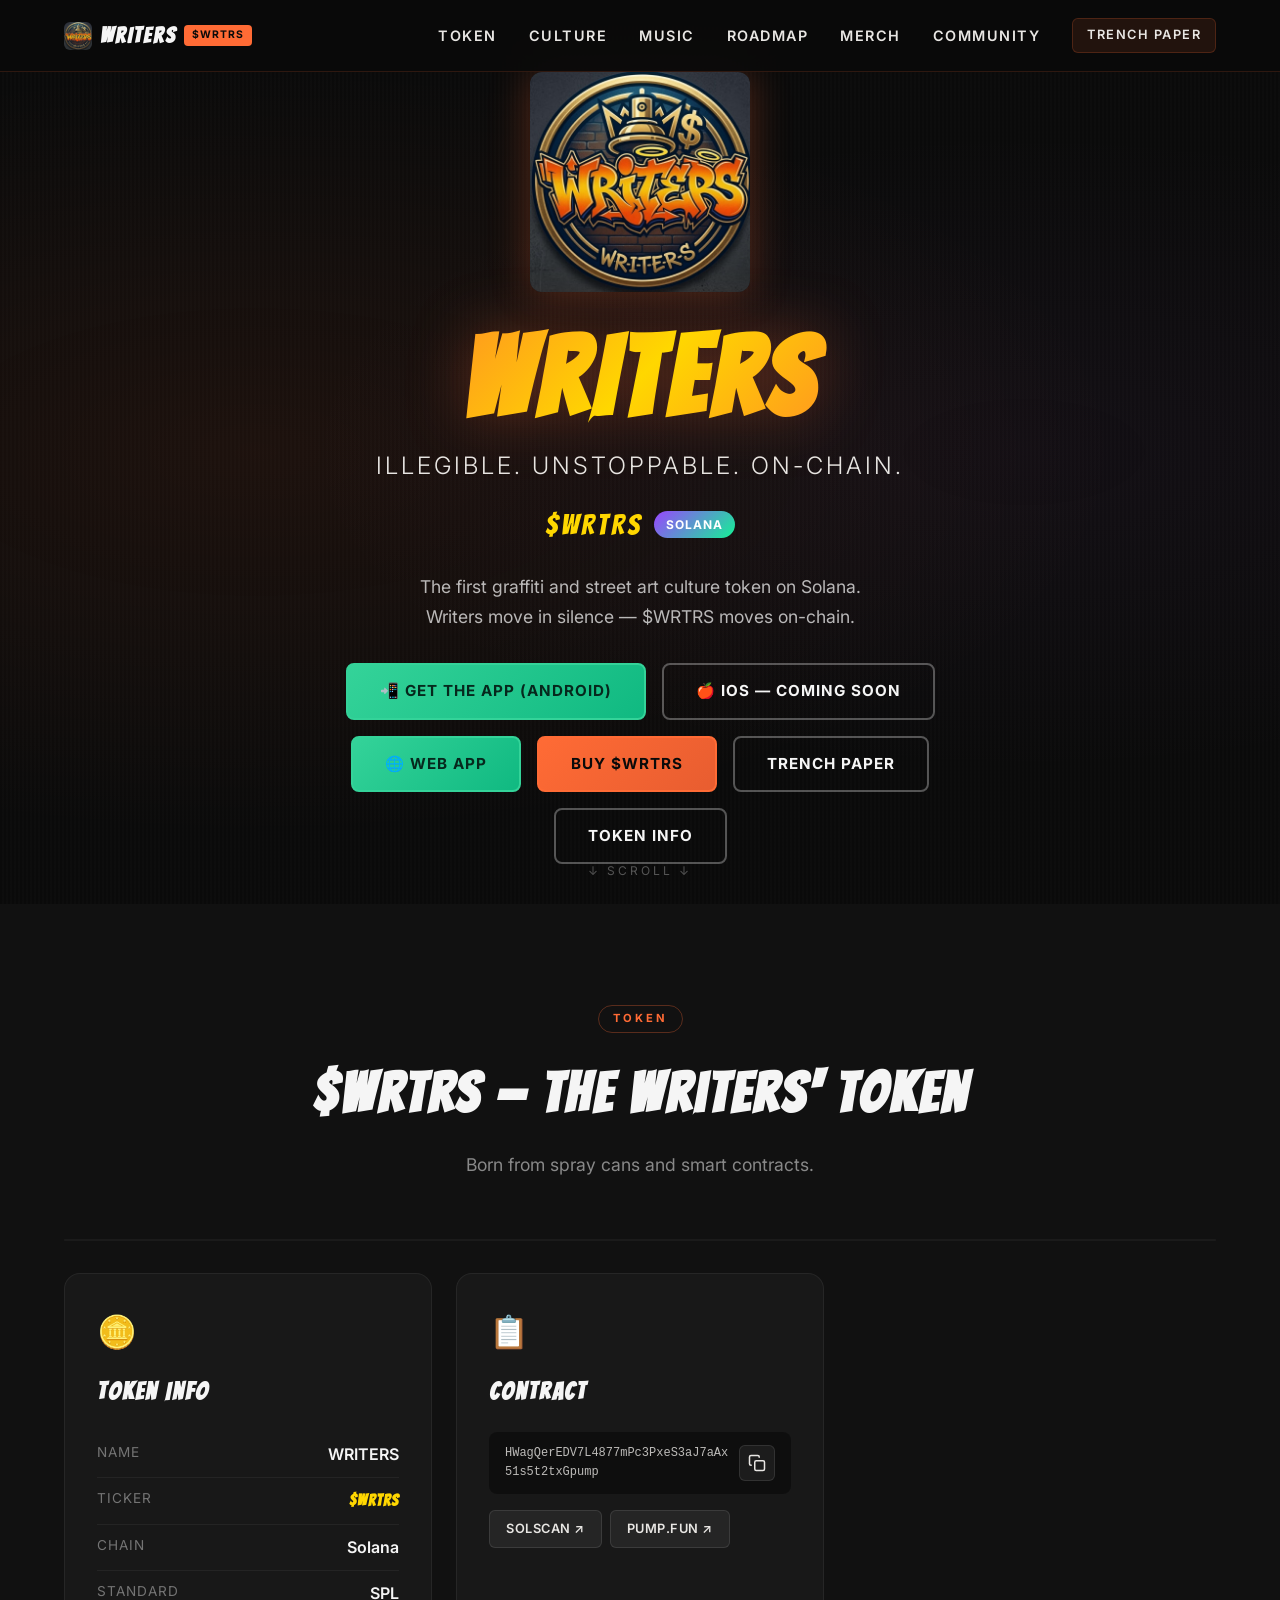
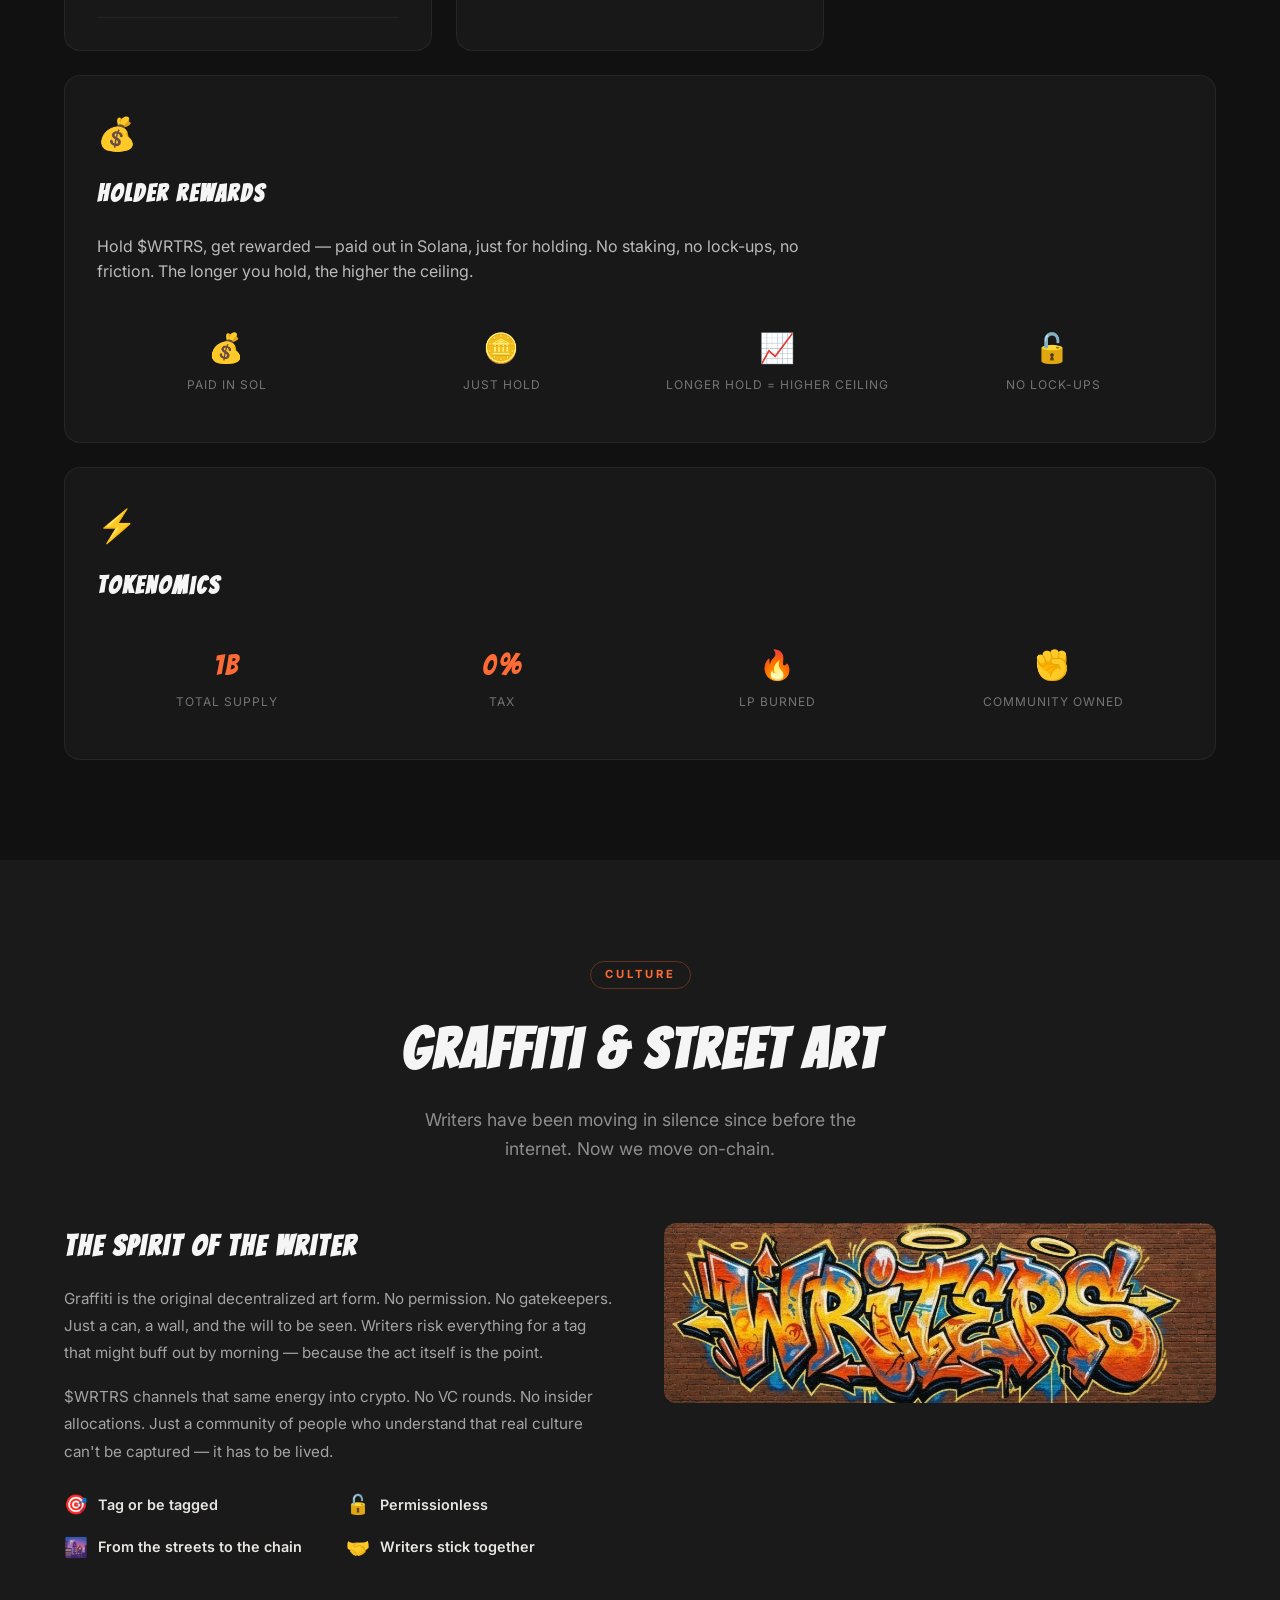
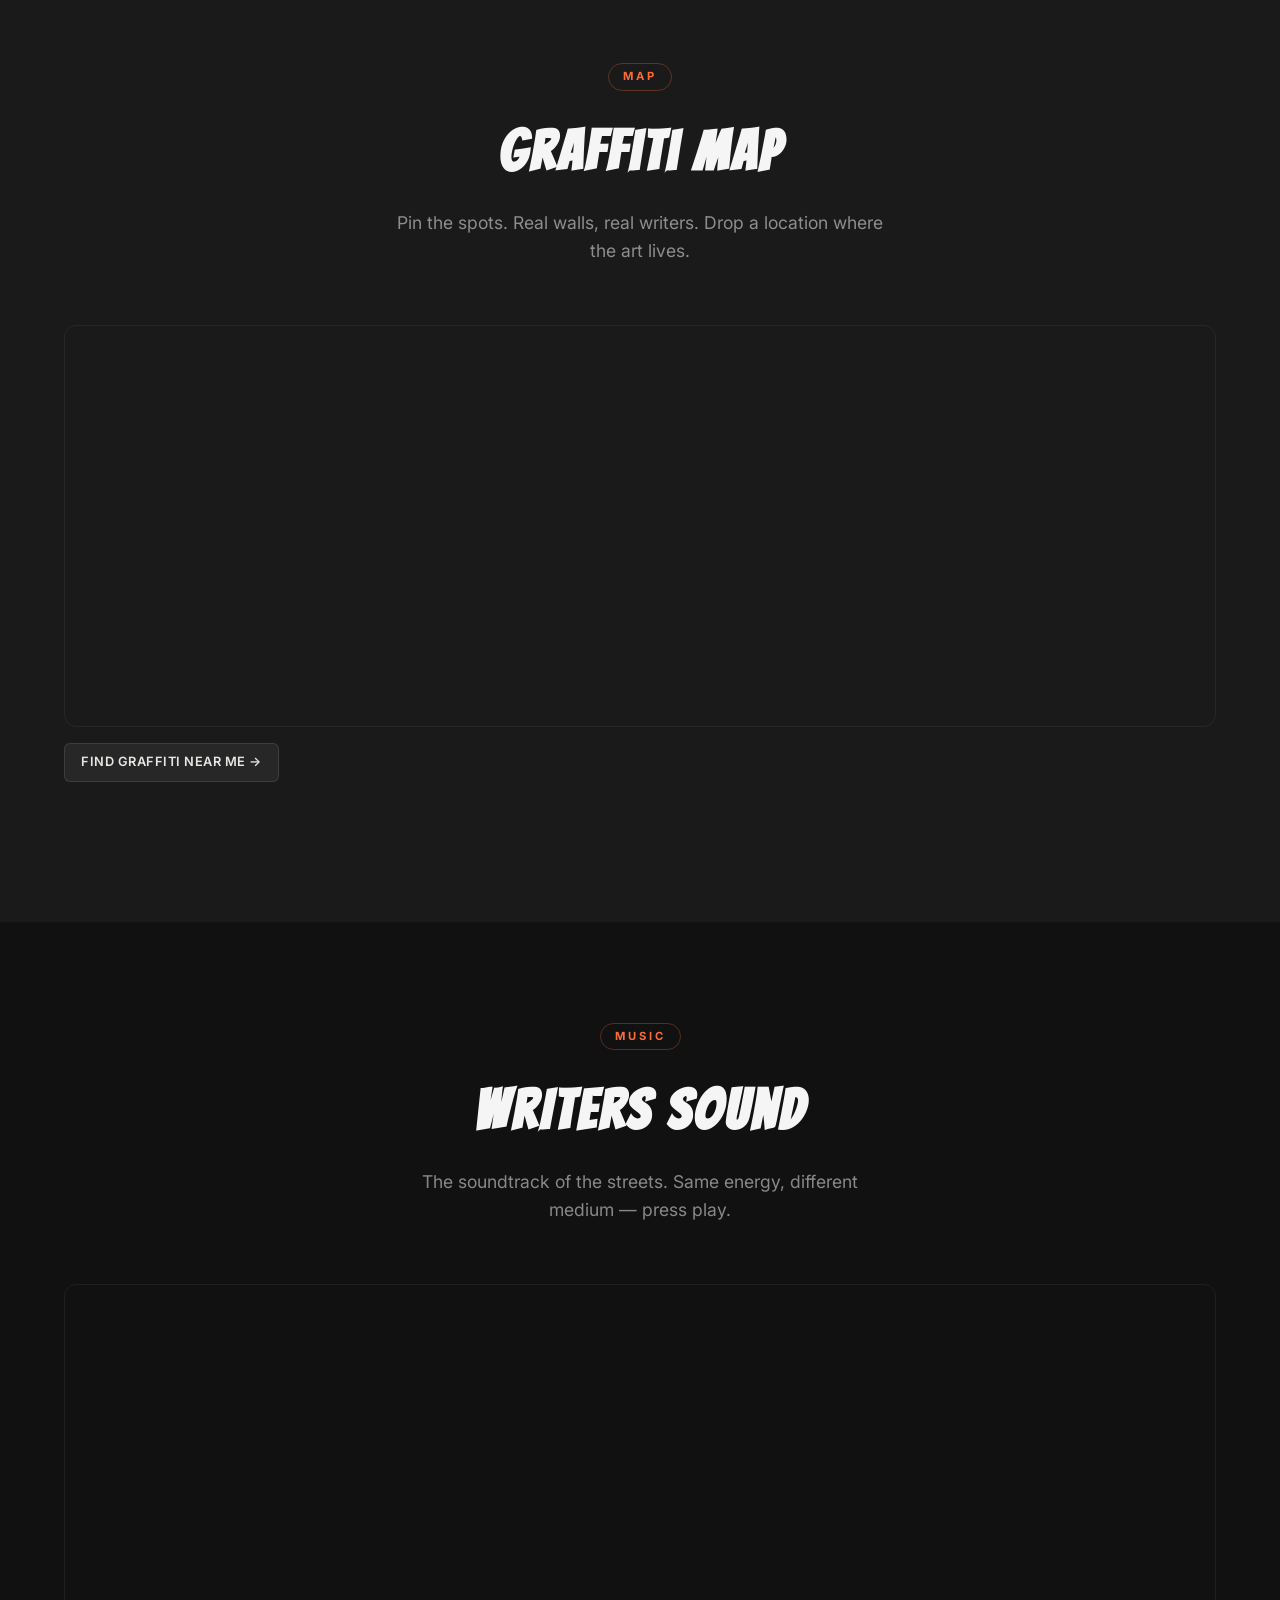
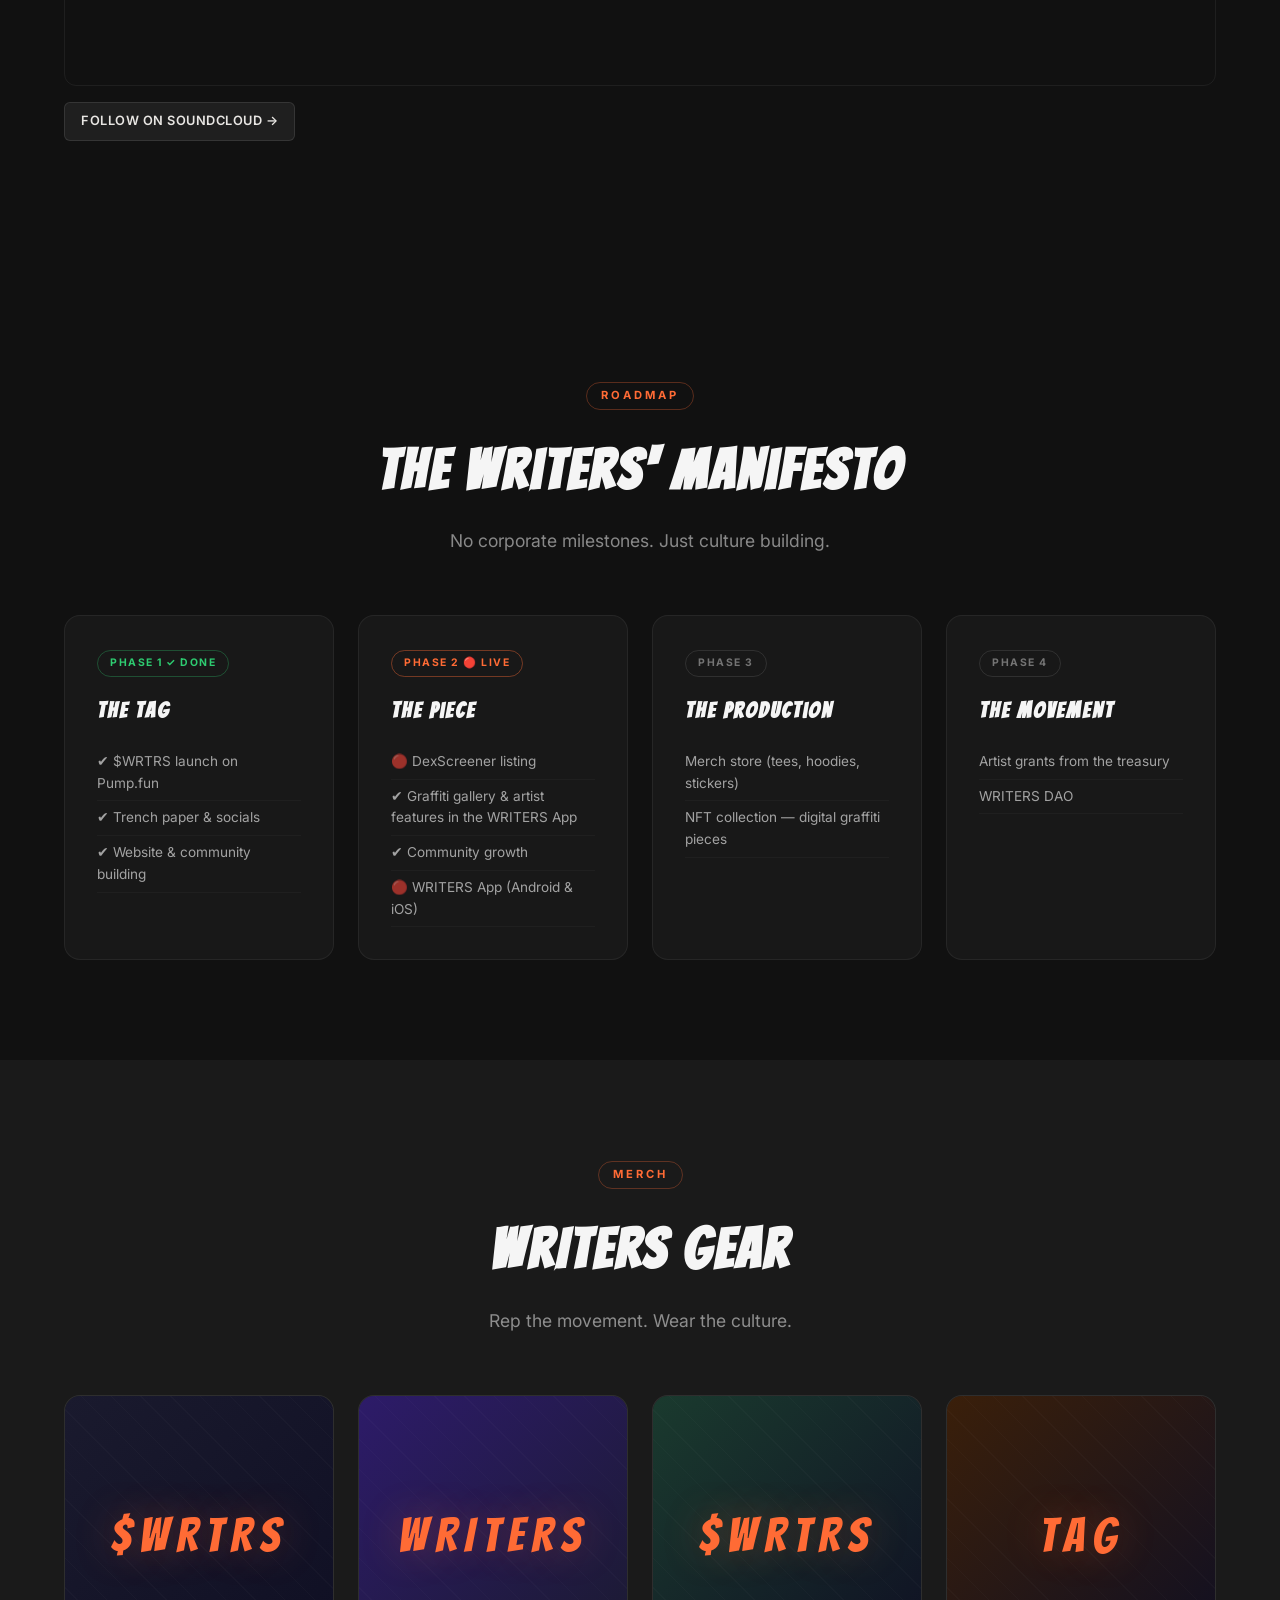
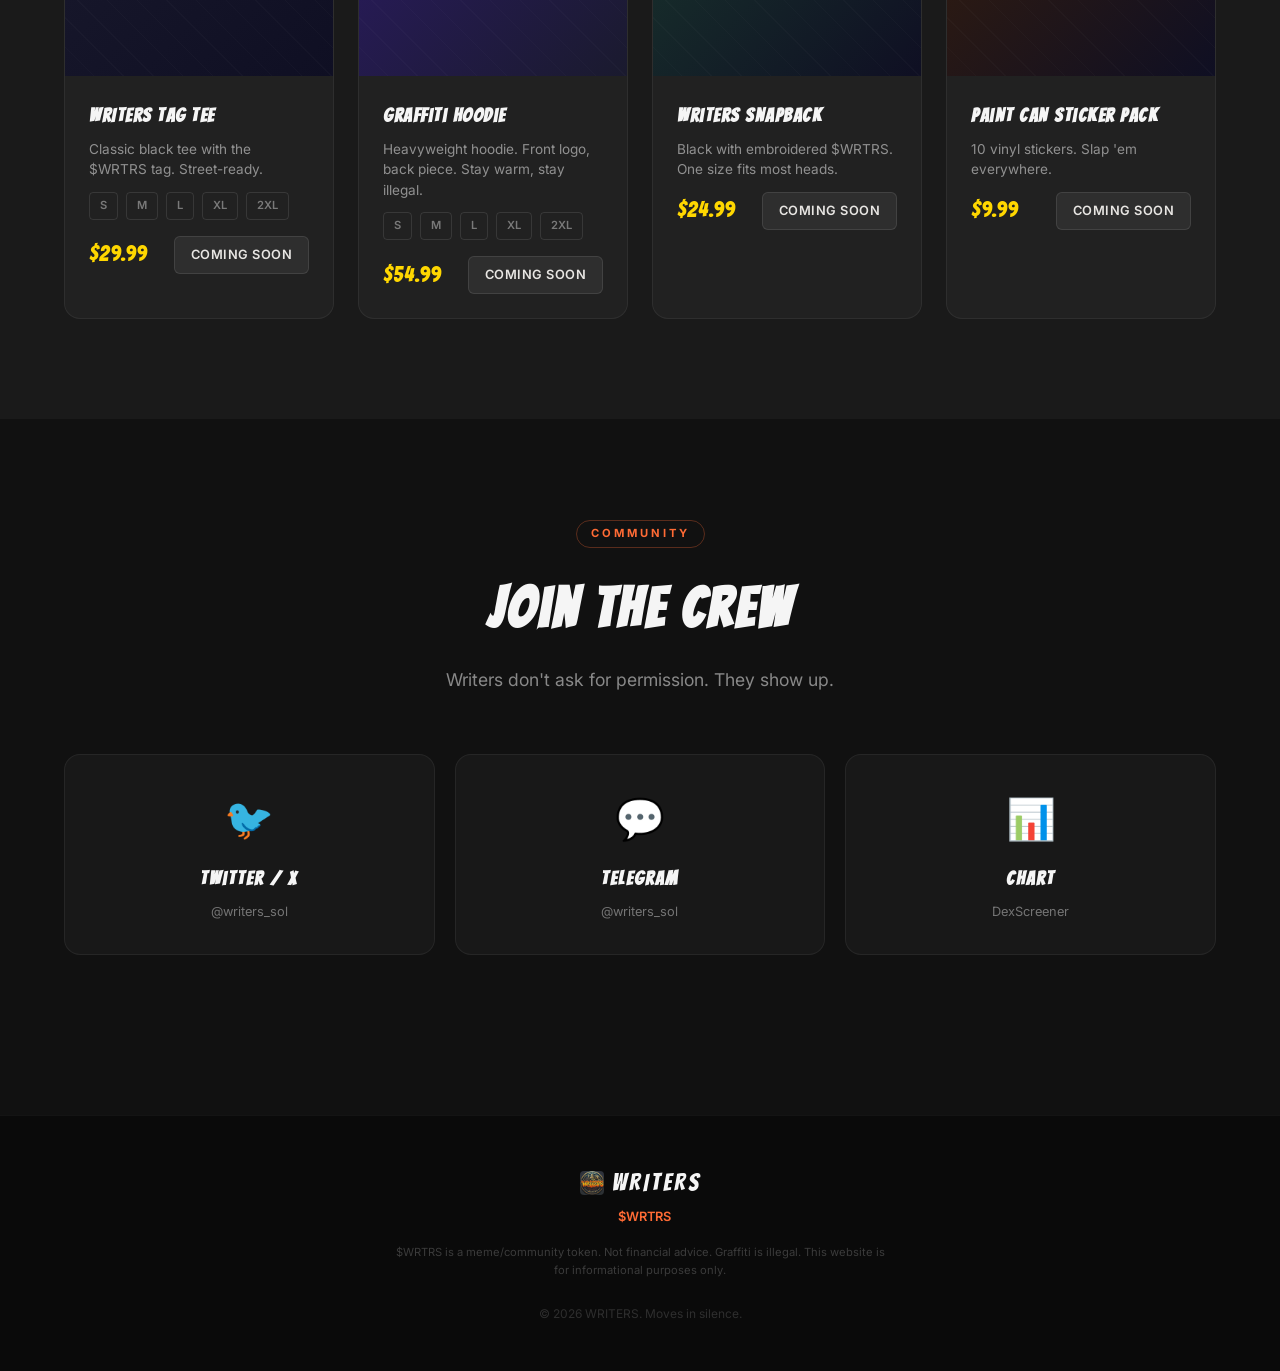
==== index.html @ 789dba59 "Revert "token: lead with 'first token for graffiti and street artists'" This reverts commit 2aa6d718" ====
<!DOCTYPE html>
<html lang="en">
<head>
  <meta charset="UTF-8" />
  <meta name="viewport" content="width=device-width, initial-scale=1.0" />
  <title>WRITERS — $WRTRS</title>
  <link rel="icon" type="image/jpeg" href="assets/writers-icon.jpg" />
  <link rel="apple-touch-icon" href="assets/writers-icon.jpg" />
  <link rel="stylesheet" href="css/style.css" />
  <link rel="stylesheet" href="css/extras.css" />
  <link rel="preconnect" href="https://fonts.googleapis.com" />
  <link href="https://fonts.googleapis.com/css2?family=Bangers&family=Inter:wght@400;600;700;800;900&family=Rubik+Spray+Paint&display=swap" rel="stylesheet" />
</head>
<body>
  <!-- 🌟 NAVIGATION -->
  <nav class="navbar" id="navbar">
    <div class="nav-container">
      <a href="/" class="nav-logo">
        <img src="assets/writers-icon.jpg" alt="WRITERS" class="nav-logo-icon" />
        <span class="nav-logo-text">WRITERS</span>
        <span class="nav-logo-ticker">$WRTRS</span>
      </a>
      <div class="nav-links" id="navLinks">
        <a href="#token" class="nav-link">Token</a>
        <a href="#culture" class="nav-link">Culture</a>
        <a href="#music" class="nav-link">Music</a>
        <a href="#roadmap" class="nav-link">Roadmap</a>
        <a href="#merch" class="nav-link">Merch</a>
        <a href="#community" class="nav-link">Community</a>
        <a href="trench.html" class="nav-link trench-link">Trench Paper</a>
      </div>
      <button class="nav-toggle" id="navToggle" aria-label="Menu">
        <span></span><span></span><span></span>
      </button>
    </div>
  </nav>

  <!-- 🎬 HERO -->
  <section class="hero" id="home">
    <div class="hero-overlay"></div>
    <div class="graffiti-layer" id="graffitiCanvas"></div>
    <div class="hero-content">
      <div class="hero-logo">
        <img src="writers-logo.jpg" alt="WRITERS Logo" class="hero-logo-img" />
      </div>
      <h1 class="hero-title">
        <span class="hero-title-main">WRITERS</span>
        <span class="hero-title-sub">Illegible. Unstoppable. On-Chain.</span>
      </h1>
      <div class="hero-ticker">
        <span class="ticker-badge">$WRTRS</span>
        <span class="ticker-chain">Solana</span>
      </div>
      <p class="hero-desc">
        The first graffiti and street art culture token on Solana. Writers move in silence — $WRTRS moves on-chain.
      </p>
      <div class="hero-actions">
        <a href="https://play.google.com/store/apps/details?id=com.writers.writers_app" target="_blank" rel="noopener" class="btn btn-primary btn-app">📲 Get the App (Android)</a>
        <a href="https://apps.apple.com/us/app/writers-app/id0000000000" target="_blank" rel="noopener" class="btn btn-outline btn-app" aria-disabled="true" onclick="return false;">🍎 iOS — Coming Soon</a>
        <a href="/writersapp/" class="btn btn-primary btn-app">🌐 Web App</a>
        <a href="https://pump.fun/coin/HWagQerEDV7L4877mPc3PxeS3aJ7aAx51s5t2txGpump" target="_blank" class="btn btn-primary">Buy $WRTRS</a>
        <a href="trench.html" class="btn btn-outline">Trench Paper</a>
        <a href="#token" class="btn btn-outline">Token Info</a>
      </div>
    </div>
    <div class="scroll-hint">↓ SCROLL ↓</div>
  </section>

  <!-- 🪙 TOKEN SECTION -->
  <section class="section section-dark" id="token">
    <div class="container">
      <div class="section-header">
        <span class="tag">Token</span>
        <h2>$WRTRS — The Writers' Token</h2>
        <p class="section-sub">Born from spray cans and smart contracts.</p>
      </div>

      <!-- 💹 Live Price Chart -->
      <div class="price-embed">

      </div>

      <div class="token-grid">
        <div class="token-card">
          <div class="token-card-icon">🪙</div>
          <h3>Token Info</h3>
          <div class="token-info-row">
            <span class="token-label">Name</span>
            <span class="token-value">WRITERS</span>
          </div>
          <div class="token-info-row">
            <span class="token-label">Ticker</span>
            <span class="token-value accent">$WRTRS</span>
          </div>
          <div class="token-info-row">
            <span class="token-label">Chain</span>
            <span class="token-value">Solana</span>
          </div>
          <div class="token-info-row">
            <span class="token-label">Standard</span>
            <span class="token-value">SPL</span>
          </div>
        </div>

        <div class="token-card">
          <div class="token-card-icon">📋</div>
          <h3>Contract</h3>
          <div class="ca-wrapper">
            <code class="ca-address" id="caAddress">HWagQerEDV7L4877mPc3PxeS3aJ7aAx51s5t2txGpump</code>
            <button class="btn-icon" id="copyCa" title="Copy Address">
              <svg width="18" height="18" viewBox="0 0 24 24" fill="none" stroke="currentColor" stroke-width="2"><rect x="9" y="9" width="13" height="13" rx="2"/><path d="M5 15H4a2 2 0 0 1-2-2V4a2 2 0 0 1 2-2h9a2 2 0 0 1 2 2v1"/></svg>
            </button>
          </div>
          <div class="contract-links">
            <a href="https://solscan.io/token/HWagQerEDV7L4877mPc3PxeS3aJ7aAx51s5t2txGpump" target="_blank" class="btn-sm">Solscan ↗</a>
            <a href="https://pump.fun/coin/HWagQerEDV7L4877mPc3PxeS3aJ7aAx51s5t2txGpump" target="_blank" class="btn-sm">Pump.fun ↗</a>
          </div>
        </div>

        <div class="token-card token-card-wide">
          <div class="token-card-icon">💰</div>
          <h3>Holder Rewards</h3>
          <p class="token-card-desc">Hold $WRTRS, get rewarded — paid out in Solana, just for holding. No staking, no lock-ups, no friction. The longer you hold, the higher the ceiling.</p>
          <div class="tokenomics-grid">
            <div class="tomo-item">
              <div class="tomo-value">💰</div>
              <div class="tomo-label">Paid in SOL</div>
            </div>
            <div class="tomo-item">
              <div class="tomo-value">🪙</div>
              <div class="tomo-label">Just Hold</div>
            </div>
            <div class="tomo-item">
              <div class="tomo-value">📈</div>
              <div class="tomo-label">Longer Hold = Higher Ceiling</div>
            </div>
            <div class="tomo-item">
              <div class="tomo-value">🔓</div>
              <div class="tomo-label">No Lock-Ups</div>
            </div>
          </div>
        </div>

        <div class="token-card token-card-wide">
          <div class="token-card-icon">⚡</div>
          <h3>Tokenomics</h3>
          <div class="tokenomics-grid">
            <div class="tomo-item">
              <div class="tomo-value">1B</div>
              <div class="tomo-label">Total Supply</div>
            </div>
            <div class="tomo-item">
              <div class="tomo-value">0%</div>
              <div class="tomo-label">Tax</div>
            </div>
            <div class="tomo-item">
              <div class="tomo-value">🔥</div>
              <div class="tomo-label">LP Burned</div>
            </div>
            <div class="tomo-item">
              <div class="tomo-value">✊</div>
              <div class="tomo-label">Community Owned</div>
            </div>
          </div>
        </div>
      </div>
    </div>
  </section>

  <!-- 🎨 CULTURE / GRAFFITI SECTION -->
  <section class="section section-light" id="culture">
    <div class="container">
      <div class="section-header">
        <span class="tag">Culture</span>
        <h2>Graffiti &amp; Street Art</h2>
        <p class="section-sub">Writers have been moving in silence since before the internet. Now we move on-chain.</p>
      </div>

      <div class="culture-content">
        <div class="culture-text">
          <h3>The Spirit of the Writer</h3>
          <p>Graffiti is the original decentralized art form. No permission. No gatekeepers. Just a can, a wall, and the will to be seen. Writers risk everything for a tag that might buff out by morning — because the act itself is the point.</p>
          <p>$WRTRS channels that same energy into crypto. No VC rounds. No insider allocations. Just a community of people who understand that real culture can't be captured — it has to be lived.</p>
          <div class="culture-principles">
            <div class="principle">
              <span class="principle-icon">🎯</span>
              <span>Tag or be tagged</span>
            </div>
            <div class="principle">
              <span class="principle-icon">🔓</span>
              <span>Permissionless</span>
            </div>
            <div class="principle">
              <span class="principle-icon">🌆</span>
              <span>From the streets to the chain</span>
            </div>
            <div class="principle">
              <span class="principle-icon">🤝</span>
              <span>Writers stick together</span>
            </div>
          </div>
        </div>
        <div class="culture-gallery">
          <div class="gallery-grid">
            <div class="gallery-item gallery-item-main">
              <img src="writers-art.jpg" alt="Writers Street Art" />
            </div>

          </div>
        </div>
      </div>


    </div>
  </section>

  <!-- 🖼️ GRAFFITI MAP -->
  <section class="section section-light" style="padding-top: 0;">
    <div class="container">
      <div class="map-section">
        <div class="section-header">
          <span class="tag">Map</span>
          <h2>Graffiti Map</h2>
          <p class="section-sub">Pin the spots. Real walls, real writers. Drop a location where the art lives.</p>
        </div>
        <div class="map-embed">
          <iframe 
            src="https://www.google.com/maps/embed?pb=!1m18!1m12!1m3!1d193595.91477084472!2d-74.11976342288286!3d40.69740344225746!2m3!1f0!2f0!3f0!3m2!1i1024!2i768!4f13.1!3m3!1m2!1s0x89c24fa5d33f083b%3A0xc80b8f06e177fe62!2sNew+York%2C+NY!5e0!3m2!1sen!2sus!4v1"
            loading="lazy"
            referrerpolicy="no-referrer-when-downgrade"
            title="Graffiti Map">
          </iframe>
        </div>
        <div class="map-actions">
          <a href="#" class="btn-sm" id="graffitiNearMe">Find Graffiti Near Me →</a>
        </div>
      </div>
    </div>
  </section>

  <!-- 🎵 MUSIC -->
  <section class="section section-dark" id="music">
    <div class="container">
      <div class="map-section">
        <div class="section-header">
          <span class="tag">Music</span>
          <h2>WRITERS Sound</h2>
          <p class="section-sub">The soundtrack of the streets. Same energy, different medium — press play.</p>
        </div>
        <div class="map-embed">
          <iframe
            width="100%"
            height="450"
            scrolling="no"
            frameborder="no"
            allow="autoplay; encrypted-media"
            src="https://w.soundcloud.com/player/?visual=true&url=https%3A%2F%2Fapi.soundcloud.com%2Fusers%2F1731157595&show_artwork=true"
            loading="lazy"
            title="WRITERS on SoundCloud">
          </iframe>
        </div>
        <div class="map-actions">
          <a href="https://soundcloud.com/writers-286799531" target="_blank" rel="noopener" class="btn-sm">Follow on SoundCloud →</a>
        </div>
      </div>
    </div>
  </section>


  <!-- 🗺️ ROADMAP -->
  <section class="section section-dark" id="roadmap">
    <div class="container">
      <div class="section-header">
        <span class="tag">Roadmap</span>
        <h2>The Writers' Manifesto</h2>
        <p class="section-sub">No corporate milestones. Just culture building.</p>
      </div>

      <div class="roadmap">
        <div class="roadmap-phase">
          <div class="phase-badge phase-done">Phase 1 ✓ DONE</div>
          <h3>The Tag</h3>
          <ul>
            <li>✔ $WRTRS launch on Pump.fun</li>
            <li>✔ Trench paper &amp; socials</li>
            <li>✔ Website &amp; community building</li>
          </ul>
        </div>
        <div class="roadmap-phase">
          <div class="phase-badge phase-live">Phase 2 🔴 LIVE</div>
          <h3>The Piece</h3>
          <ul>
            <li>🔴 DexScreener listing</li>
            <li>✔ Graffiti gallery &amp; artist features in the WRITERS App</li>
            <li>✔ Community growth</li>
            <li>🔴 WRITERS App (Android &amp; iOS)</li>
          </ul>
        </div>
        <div class="roadmap-phase">
          <div class="phase-badge">PHASE 3</div>
          <h3>The Production</h3>
          <ul>
            <li>Merch store (tees, hoodies, stickers)</li>
            <li>NFT collection — digital graffiti pieces</li>
          </ul>
        </div>
        <div class="roadmap-phase">
          <div class="phase-badge">PHASE 4</div>
          <h3>The Movement</h3>
          <ul>
            <li>Artist grants from the treasury</li>
            <li>WRITERS DAO</li>
          </ul>
        </div>
      </div>
    </div>
  </section>

  <!-- 👕 MERCH SECTION -->
  <section class="section section-light" id="merch">
    <div class="container">
      <div class="section-header">
        <span class="tag">Merch</span>
        <h2>WRITERS Gear</h2>
        <p class="section-sub">Rep the movement. Wear the culture.</p>
      </div>

      <div class="merch-grid">
        <div class="merch-card">
          <div class="merch-image merch-image-placeholder">
            <div class="merch-art-bg">
              <span class="merch-preview-text">$WRTRS</span>
            </div>
          </div>
          <div class="merch-info">
            <h3>WRITERS Tag Tee</h3>
            <p class="merch-desc">Classic black tee with the $WRTRS tag. Street-ready.</p>
            <div class="merch-sizes">
              <span>S</span><span>M</span><span>L</span><span>XL</span><span>2XL</span>
            </div>
            <div class="merch-bottom">
              <span class="merch-price">$29.99</span>
              <a href="#" class="btn-sm btn-primary">Coming Soon</a>
            </div>
          </div>
        </div>

        <div class="merch-card">
          <div class="merch-image merch-image-placeholder">
            <div class="merch-art-bg merch-purple">
              <span class="merch-preview-text">WRITERS</span>
            </div>
          </div>
          <div class="merch-info">
            <h3>Graffiti Hoodie</h3>
            <p class="merch-desc">Heavyweight hoodie. Front logo, back piece. Stay warm, stay illegal.</p>
            <div class="merch-sizes">
              <span>S</span><span>M</span><span>L</span><span>XL</span><span>2XL</span>
            </div>
            <div class="merch-bottom">
              <span class="merch-price">$54.99</span>
              <a href="#" class="btn-sm btn-primary">Coming Soon</a>
            </div>
          </div>
        </div>

        <div class="merch-card">
          <div class="merch-image merch-image-placeholder">
            <div class="merch-art-bg merch-green">
              <span class="merch-preview-text">$WRTRS</span>
            </div>
          </div>
          <div class="merch-info">
            <h3>Writers Snapback</h3>
            <p class="merch-desc">Black with embroidered $WRTRS. One size fits most heads.</p>
            <div class="merch-bottom">
              <span class="merch-price">$24.99</span>
              <a href="#" class="btn-sm btn-primary">Coming Soon</a>
            </div>
          </div>
        </div>

        <div class="merch-card">
          <div class="merch-image merch-image-placeholder">
            <div class="merch-art-bg merch-orange">
              <span class="merch-preview-text">TAG</span>
            </div>
          </div>
          <div class="merch-info">
            <h3>Paint Can Sticker Pack</h3>
            <p class="merch-desc">10 vinyl stickers. Slap 'em everywhere.</p>
            <div class="merch-bottom">
              <span class="merch-price">$9.99</span>
              <a href="#" class="btn-sm btn-primary">Coming Soon</a>
            </div>
          </div>
        </div>
      </div>
    </div>
  </section>

  <!-- 🤝 COMMUNITY -->
  <section class="section section-dark" id="community">
    <div class="container">
      <div class="section-header">
        <span class="tag">Community</span>
        <h2>Join the Crew</h2>
        <p class="section-sub">Writers don't ask for permission. They show up.</p>
      </div>

      <div class="community-grid">
        <a href="https://x.com/writers_sol" target="_blank" class="community-card">
          <div class="community-icon">🐦</div>
          <h3>Twitter / X</h3>
          <p>@writers_sol</p>
        </a>
        <a href="https://t.me/writers_sol" target="_blank" class="community-card">
          <div class="community-icon">💬</div>
          <h3>Telegram</h3>
          <p>@writers_sol</p>
        </a>
        <a href="https://dexscreener.com/solana/daebxjq7ckypzneqdomgjnugxvuhn6cauo3tgwt1upsf" target="_blank" rel="noopener" class="community-card">
          <div class="community-icon">📊</div>
          <h3>Chart</h3>
          <p>DexScreener</p>
        </a>
      </div>

    </div>
  </section>

  <!-- 🦶 FOOTER -->
  <footer class="footer">
    <div class="container">
      <div class="footer-content">
        <div class="footer-brand">
          <span class="footer-logo"><img src="assets/writers-icon.jpg" alt="WRITERS" class="footer-icon" /> WRITERS</span>
          <span class="footer-ticker">$WRTRS</span>
        </div>
        <div class="footer-links">
          <span class="footer-disclaimer">
            $WRTRS is a meme/community token. Not financial advice. Graffiti is illegal. 
            This website is for informational purposes only.
          </span>
        </div>
        <div class="footer-bottom">
          <span>© 2026 WRITERS. Moves in silence.</span>
        </div>
      </div>
    </div>
  </footer>

  <script src="js/main.js"></script>
  <script src="js/namer.js"></script>
  <script src="js/geolocate.js"></script>
</body>
</html>
---- css/style.css ----
/* ============================================
   WRITERS — $WRTRS
   Graffiti / Street Art Aesthetic
   ============================================ */

/* 🎨 Base */
:root {
  --black: #0a0a0a;
  --dark: #111111;
  --dark2: #1a1a1a;
  --light: #f5f5f5;
  --off-white: #e8e6e3;
  --accent: #ff6b35;
  --accent2: #ffd700;
  --purple: #9b59b6;
  --green: #2ecc71;
  --orange: #e67e22;
  --neon: #00ffc8;
  --spray-red: #e74c3c;
  --spray-blue: #3498db;
  --font-display: 'Bangers', cursive;
  --font-wild: 'Rubik Spray Paint', cursive;
  --font-body: 'Inter', -apple-system, sans-serif;
  --font-mono: 'JetBrains Mono', monospace;
  --max-width: 1200px;
  --nav-height: 72px;
}

* { margin: 0; padding: 0; box-sizing: border-box; }

html { scroll-behavior: smooth; }

body {
  font-family: var(--font-body);
  background: var(--black);
  color: var(--light);
  overflow-x: hidden;
  line-height: 1.6;
}

a { color: var(--accent); text-decoration: none; }
a:hover { color: var(--accent2); }

img { max-width: 100%; height: auto; }

::selection {
  background: var(--accent);
  color: var(--black);
}

.container {
  max-width: var(--max-width);
  margin: 0 auto;
  padding: 0 24px;
}

/* 🌟 Navigation */
.navbar {
  position: fixed;
  top: 0;
  width: 100%;
  height: var(--nav-height);
  z-index: 1000;
  background: rgba(10, 10, 10, 0.92);
  backdrop-filter: blur(12px);
  border-bottom: 1px solid rgba(255, 107, 53, 0.15);
  transition: border-color 0.3s;
}

.nav-container {
  max-width: var(--max-width);
  margin: 0 auto;
  padding: 0 24px;
  height: 100%;
  display: flex;
  align-items: center;
  justify-content: space-between;
}

.nav-logo {
  display: flex;
  align-items: center;
  gap: 8px;
  font-size: 1.5rem;
  font-weight: 800;
  color: var(--light);
  text-decoration: none;
}

.nav-logo-icon { height: 28px; width: 28px; border-radius: 6px; object-fit: cover; }

.nav-logo-text {
  font-family: var(--font-display);
  letter-spacing: 2px;
  font-size: 1.4rem;
}

.nav-logo-ticker {
  background: var(--accent);
  color: var(--black);
  font-size: 0.65rem;
  font-weight: 700;
  padding: 2px 8px;
  border-radius: 4px;
  letter-spacing: 1px;
}

.nav-links {
  display: flex;
  gap: 32px;
  align-items: center;
}

.nav-link {
  color: var(--off-white);
  font-size: 0.9rem;
  font-weight: 600;
  text-transform: uppercase;
  letter-spacing: 1.5px;
  transition: color 0.2s;
  position: relative;
}

.nav-link::after {
  content: '';
  position: absolute;
  bottom: -4px;
  left: 0;
  width: 0;
  height: 2px;
  background: var(--accent);
  transition: width 0.3s;
}

.nav-link:hover { color: var(--accent); }
.nav-link:hover::after { width: 100%; }

.trench-link {
  background: rgba(255, 107, 53, 0.1);
  border: 1px solid rgba(255, 107, 53, 0.2);
  border-radius: 6px;
  padding: 6px 14px !important;
  font-size: 0.8rem !important;
}

.trench-link:hover {
  background: rgba(255, 107, 53, 0.2);
  border-color: var(--accent);
}

.nav-toggle {
  display: none;
  background: none;
  border: none;
  cursor: pointer;
  flex-direction: column;
  gap: 5px;
  padding: 8px;
}

.nav-toggle span {
  display: block;
  width: 24px;
  height: 2px;
  background: var(--light);
  transition: 0.3s;
}

/* 🌟 Hero Section */
.hero {
  min-height: 100vh;
  display: flex;
  align-items: center;
  justify-content: center;
  position: relative;
  padding: var(--nav-height) 24px 40px;
  overflow: hidden;
  background: radial-gradient(ellipse at 20% 50%, rgba(255, 107, 53, 0.08) 0%, transparent 60%),
              radial-gradient(ellipse at 80% 50%, rgba(155, 89, 182, 0.06) 0%, transparent 50%),
              var(--black);
}

.hero-overlay {
  position: absolute;
  inset: 0;
  background: repeating-linear-gradient(
    90deg,
    transparent,
    transparent 2px,
    rgba(255, 255, 255, 0.01) 2px,
    rgba(255, 255, 255, 0.01) 4px
  );
  pointer-events: none;
}

.graffiti-layer {
  position: absolute;
  inset: 0;
  overflow: hidden;
  pointer-events: none;
  opacity: 0.3;
}

.hero-content {
  position: relative;
  z-index: 2;
  text-align: center;
  max-width: 700px;
}

.hero-logo {
  margin-bottom: 24px;
  display: flex;
  justify-content: center;
}

.hero-logo-img {
  max-width: 220px;
  border-radius: 12px;
  box-shadow: 0 0 40px rgba(255, 107, 53, 0.3);
}

.hero-title {
  margin-bottom: 16px;
}

.hero-title-main {
  display: block;
  font-family: var(--font-display);
  font-size: clamp(3.5rem, 10vw, 7rem);
  letter-spacing: 6px;
  line-height: 1.1;
  background: linear-gradient(135deg, var(--accent), var(--accent2), var(--accent));
  -webkit-background-clip: text;
  -webkit-text-fill-color: transparent;
  background-clip: text;
  text-shadow: none;
  filter: drop-shadow(0 0 30px rgba(255, 107, 53, 0.3));
}

.hero-title-sub {
  display: block;
  font-family: var(--font-body);
  font-size: clamp(1rem, 2.5vw, 1.5rem);
  font-weight: 300;
  color: var(--off-white);
  margin-top: 8px;
  letter-spacing: 3px;
  text-transform: uppercase;
}

.hero-ticker {
  display: flex;
  justify-content: center;
  align-items: center;
  gap: 12px;
  margin-bottom: 24px;
}

.ticker-badge {
  font-family: var(--font-display);
  font-size: 1.8rem;
  letter-spacing: 3px;
  color: var(--accent2);
}

.ticker-chain {
  background: linear-gradient(135deg, #9945FF, #14F195);
  color: #fff;
  font-size: 0.75rem;
  font-weight: 700;
  padding: 4px 12px;
  border-radius: 20px;
  letter-spacing: 1px;
  text-transform: uppercase;
}

.hero-desc {
  font-size: 1.1rem;
  color: rgba(255, 255, 255, 0.7);
  max-width: 500px;
  margin: 0 auto 32px;
  line-height: 1.7;
}

.hero-actions {
  display: flex;
  gap: 16px;
  justify-content: center;
  flex-wrap: wrap;
}

.scroll-hint {
  position: absolute;
  bottom: 24px;
  left: 50%;
  transform: translateX(-50%);
  font-size: 0.75rem;
  letter-spacing: 3px;
  color: rgba(255, 255, 255, 0.3);
  animation: bounce 2s infinite;
}

/* 🎯 Buttons */
.btn {
  display: inline-flex;
  align-items: center;
  gap: 8px;
  padding: 14px 32px;
  border-radius: 8px;
  font-weight: 700;
  font-size: 0.95rem;
  text-transform: uppercase;
  letter-spacing: 1px;
  cursor: pointer;
  border: 2px solid transparent;
  transition: all 0.25s;
  text-decoration: none;
}

.btn-primary {
  background: linear-gradient(135deg, var(--accent), #e85d30);
  color: var(--black);
  border-color: var(--accent);
}

.btn-app {
  background: linear-gradient(135deg, #34d399, #10b981);
  color: #06281d;
  border-color: #34d399;
}

.btn-app:hover {
  transform: translateY(-2px);
  box-shadow: 0 8px 30px rgba(52, 211, 153, 0.4);
  color: #06281d;
}

.btn-primary:hover {
  transform: translateY(-2px);
  box-shadow: 0 8px 30px rgba(255, 107, 53, 0.35);
  color: var(--black);
}

.btn-outline {
  background: transparent;
  color: var(--light);
  border-color: rgba(255, 255, 255, 0.3);
}

.btn-outline:hover {
  border-color: var(--accent);
  color: var(--accent);
  transform: translateY(-2px);
}

.btn-sm {
  display: inline-flex;
  align-items: center;
  gap: 4px;
  padding: 8px 16px;
  border-radius: 6px;
  font-size: 0.8rem;
  font-weight: 600;
  text-transform: uppercase;
  letter-spacing: 0.5px;
  transition: all 0.2s;
  background: rgba(255, 255, 255, 0.06);
  color: var(--off-white);
  border: 1px solid rgba(255, 255, 255, 0.1);
  text-decoration: none;
}

.btn-sm:hover {
  background: var(--accent);
  color: var(--black);
  border-color: var(--accent);
}

.btn-icon {
  background: rgba(255, 255, 255, 0.06);
  border: 1px solid rgba(255, 255, 255, 0.1);
  color: var(--off-white);
  cursor: pointer;
  padding: 8px;
  border-radius: 6px;
  transition: 0.2s;
  display: flex;
  align-items: center;
}

.btn-icon:hover {
  background: var(--accent);
  color: var(--black);
  border-color: var(--accent);
}

/* 📐 Sections */
.section {
  padding: 100px 0;
  position: relative;
}

.section-dark {
  background: var(--dark);
}

.section-light {
  background: var(--dark2);
}

.section-header {
  text-align: center;
  margin-bottom: 60px;
}

.tag {
  display: inline-block;
  font-size: 0.7rem;
  font-weight: 700;
  letter-spacing: 3px;
  text-transform: uppercase;
  color: var(--accent);
  border: 1px solid rgba(255, 107, 53, 0.3);
  padding: 4px 14px;
  border-radius: 20px;
  margin-bottom: 16px;
}

.section-header h2 {
  font-family: var(--font-display);
  font-size: clamp(2rem, 5vw, 3.5rem);
  letter-spacing: 3px;
  color: var(--light);
  margin-bottom: 12px;
}

.section-sub {
  font-size: 1.1rem;
  color: rgba(255, 255, 255, 0.5);
  max-width: 500px;
  margin: 0 auto;
}

/* 🪙 Token Section */
.token-grid {
  display: grid;
  grid-template-columns: repeat(auto-fit, minmax(300px, 1fr));
  gap: 24px;
}

.token-card {
  background: rgba(255, 255, 255, 0.03);
  border: 1px solid rgba(255, 255, 255, 0.06);
  border-radius: 16px;
  padding: 32px;
  transition: all 0.3s;
}

.token-card:hover {
  border-color: rgba(255, 107, 53, 0.2);
  transform: translateY(-4px);
  box-shadow: 0 12px 40px rgba(0, 0, 0, 0.4);
}

.token-card-wide {
  grid-column: 1 / -1;
}

.token-card-icon {
  font-size: 2rem;
  margin-bottom: 16px;
}

.token-card h3 {
  font-family: var(--font-display);
  font-size: 1.5rem;
  letter-spacing: 2px;
  margin-bottom: 20px;
  color: var(--light);
}

.token-card-desc {
  color: var(--text-secondary, rgba(255, 255, 255, 0.7));
  font-size: 1rem;
  line-height: 1.6;
  margin-bottom: 24px;
  max-width: 720px;
}

.token-info-row {
  display: flex;
  justify-content: space-between;
  padding: 10px 0;
  border-bottom: 1px solid rgba(255, 255, 255, 0.05);
}

.token-label {
  font-size: 0.85rem;
  color: rgba(255, 255, 255, 0.4);
  text-transform: uppercase;
  letter-spacing: 1px;
}

.token-value {
  font-weight: 600;
  color: var(--light);
}

.token-value.accent {
  color: var(--accent2);
  font-family: var(--font-display);
  letter-spacing: 1px;
}

.ca-wrapper {
  display: flex;
  align-items: center;
  gap: 8px;
  background: rgba(0, 0, 0, 0.4);
  border-radius: 8px;
  padding: 12px 16px;
  margin-bottom: 16px;
  overflow: hidden;
}

.ca-address {
  font-size: 0.75rem;
  word-break: break-all;
  color: var(--off-white);
  opacity: 0.8;
  flex: 1;
}

.contract-links {
  display: flex;
  gap: 8px;
  flex-wrap: wrap;
}

.tokenomics-grid {
  display: grid;
  grid-template-columns: repeat(4, 1fr);
  gap: 16px;
  text-align: center;
}

.tomo-item {
  padding: 16px;
}

.tomo-value {
  font-family: var(--font-display);
  font-size: 1.8rem;
  letter-spacing: 2px;
  color: var(--accent);
  margin-bottom: 4px;
}

.tomo-label {
  font-size: 0.75rem;
  color: rgba(255, 255, 255, 0.4);
  text-transform: uppercase;
  letter-spacing: 1px;
}

/* 🎨 Culture Section */
.culture-content {
  display: grid;
  grid-template-columns: 1fr 1fr;
  gap: 48px;
  align-items: start;
}

.culture-text h3 {
  font-family: var(--font-display);
  font-size: 1.8rem;
  letter-spacing: 2px;
  margin-bottom: 16px;
  color: var(--light);
}

.culture-text p {
  color: rgba(255, 255, 255, 0.6);
  margin-bottom: 16px;
  font-size: 0.95rem;
  line-height: 1.8;
}

.culture-principles {
  display: grid;
  grid-template-columns: 1fr 1fr;
  gap: 12px;
  margin-top: 24px;
}

.principle {
  display: flex;
  align-items: center;
  gap: 10px;
  font-size: 0.9rem;
  font-weight: 600;
  color: var(--off-white);
}

.principle-icon {
  font-size: 1.2rem;
}

.gallery-grid {
  display: grid;
  grid-template-columns: 1fr 1fr;
  gap: 12px;
}

.gallery-item-main {
  grid-column: 1 / -1;
}

.gallery-item {
  border-radius: 12px;
  overflow: hidden;
  position: relative;
}

.gallery-item img {
  width: 100%;
  height: 250px;
  object-fit: cover;
  display: block;
  transition: transform 0.4s;
}

/* Full-width culture banner: show the whole artwork, never crop */
.gallery-item-main img {
  height: auto;
  object-fit: contain;
}

.gallery-item:hover img {
  transform: scale(1.03);
}

/* Generated Art Cards */
.art-canvas-card {
  background: linear-gradient(135deg, #1a1a2e, #16213e);
  border: 1px solid rgba(255, 255, 255, 0.06);
  border-radius: 12px;
  padding: 20px;
  height: 200px;
  display: flex;
  align-items: center;
  justify-content: center;
  overflow: hidden;
  position: relative;
  transition: all 0.3s;
}

.art-canvas-card:hover {
  border-color: rgba(255, 107, 53, 0.3);
  transform: scale(1.02);
}

.art-canvas-inner {
  display: flex;
  align-items: center;
  justify-content: center;
  width: 100%;
  height: 100%;
}

.drip-text {
  font-family: var(--font-display);
  font-size: 2.5rem;
  color: var(--accent);
  letter-spacing: 4px;
  position: relative;
  z-index: 1;
  text-shadow: 0 0 20px rgba(255, 107, 53, 0.5);
}

.drip-svg {
  position: absolute;
  width: 100%;
  height: 100%;
  top: 0;
  left: 0;
  opacity: 0.6;
}

.bubble-text {
  font-family: var(--font-display);
  font-size: 2.2rem;
  color: var(--neon);
  letter-spacing: 6px;
  text-shadow: 0 0 30px rgba(0, 255, 200, 0.4),
               3px 3px 0 rgba(0, 0, 0, 0.5),
               -1px -1px 0 rgba(255, 255, 255, 0.1);
  padding: 10px 20px;
  border-radius: 30px;
  border: 3px solid var(--neon);
  box-shadow: 0 0 20px rgba(0, 255, 200, 0.15);
}

.wild-text {
  font-family: var(--font-wild);
  font-size: 1.8rem;
  color: var(--purple);
  letter-spacing: 8px;
  transform: rotate(-5deg) skewX(-5deg);
  text-shadow: 2px 2px 0 var(--accent),
               4px 4px 0 rgba(0, 0, 0, 0.3);
}

.art-label {
  position: absolute;
  bottom: 8px;
  right: 12px;
  font-size: 0.6rem;
  color: rgba(255, 255, 255, 0.2);
  letter-spacing: 1px;
  text-transform: uppercase;
}

/* 🗺️ Roadmap */
.roadmap {
  display: grid;
  grid-template-columns: repeat(auto-fit, minmax(240px, 1fr));
  gap: 24px;
}

.roadmap-phase {
  background: rgba(255, 255, 255, 0.03);
  border: 1px solid rgba(255, 255, 255, 0.06);
  border-radius: 16px;
  padding: 32px;
  position: relative;
  transition: all 0.3s;
}

.roadmap-phase:hover {
  border-color: rgba(255, 107, 53, 0.2);
  transform: translateY(-4px);
}

.phase-badge {
  display: inline-block;
  font-size: 0.65rem;
  font-weight: 700;
  letter-spacing: 1.5px;
  text-transform: uppercase;
  padding: 4px 12px;
  border-radius: 20px;
  margin-bottom: 16px;
  border: 1px solid rgba(255, 255, 255, 0.1);
  color: rgba(255, 255, 255, 0.4);
}

.phase-done {
  border-color: rgba(46, 204, 113, 0.3);
  color: var(--green);
}

.phase-live {
  border-color: rgba(255, 107, 53, 0.4);
  color: var(--accent);
  animation: pulse 2s infinite;
}

.roadmap-phase h3 {
  font-family: var(--font-display);
  font-size: 1.4rem;
  letter-spacing: 2px;
  color: var(--light);
  margin-bottom: 16px;
}

.roadmap-phase ul {
  list-style: none;
}

.roadmap-phase li {
  font-size: 0.85rem;
  color: rgba(255, 255, 255, 0.6);
  padding: 6px 0;
  border-bottom: 1px solid rgba(255, 255, 255, 0.03);
}

/* 👕 Merch */
.merch-grid {
  display: grid;
  grid-template-columns: repeat(auto-fit, minmax(260px, 1fr));
  gap: 24px;
}

.merch-card {
  background: rgba(255, 255, 255, 0.03);
  border: 1px solid rgba(255, 255, 255, 0.06);
  border-radius: 16px;
  overflow: hidden;
  transition: all 0.3s;
}

.merch-card:hover {
  transform: translateY(-4px);
  border-color: rgba(255, 107, 53, 0.2);
  box-shadow: 0 12px 40px rgba(0, 0, 0, 0.3);
}

.merch-image {
  height: 280px;
  overflow: hidden;
}

.merch-image-placeholder {
  display: flex;
  align-items: center;
  justify-content: center;
}

.merch-art-bg {
  width: 100%;
  height: 100%;
  display: flex;
  align-items: center;
  justify-content: center;
  background: linear-gradient(135deg, #1a1a2e 0%, #0f0f23 100%);
  position: relative;
}

.merch-art-bg::before {
  content: '';
  position: absolute;
  inset: 0;
  background: repeating-linear-gradient(
    45deg,
    transparent,
    transparent 20px,
    rgba(255, 255, 255, 0.02) 20px,
    rgba(255, 255, 255, 0.02) 21px
  );
}

.merch-purple {
  background: linear-gradient(135deg, #2d1b69, #1a1a2e);
}

.merch-green {
  background: linear-gradient(135deg, #1a3a2e, #0f0f23);
}

.merch-orange {
  background: linear-gradient(135deg, #3a1f0a, #0f0f23);
}

.merch-preview-text {
  font-family: var(--font-display);
  font-size: 3rem;
  letter-spacing: 8px;
  color: var(--accent);
  position: relative;
  z-index: 1;
  text-shadow: 0 0 40px rgba(255, 107, 53, 0.3);
}

.merch-info {
  padding: 24px;
}

.merch-info h3 {
  font-family: var(--font-display);
  font-size: 1.2rem;
  letter-spacing: 1.5px;
  color: var(--light);
  margin-bottom: 8px;
}

.merch-desc {
  font-size: 0.85rem;
  color: rgba(255, 255, 255, 0.5);
  margin-bottom: 12px;
  line-height: 1.5;
}

.merch-sizes {
  display: flex;
  gap: 8px;
  margin-bottom: 16px;
  flex-wrap: wrap;
}

.merch-sizes span {
  font-size: 0.7rem;
  font-weight: 600;
  padding: 4px 10px;
  border: 1px solid rgba(255, 255, 255, 0.1);
  border-radius: 4px;
  color: rgba(255, 255, 255, 0.4);
}

.merch-bottom {
  display: flex;
  justify-content: space-between;
  align-items: center;
}

.merch-price {
  font-family: var(--font-display);
  font-size: 1.3rem;
  letter-spacing: 1px;
  color: var(--accent2);
}

/* 🤝 Community */
.community-grid {
  display: grid;
  grid-template-columns: repeat(auto-fit, minmax(220px, 1fr));
  gap: 20px;
  margin-bottom: 60px;
}

.community-card {
  background: rgba(255, 255, 255, 0.03);
  border: 1px solid rgba(255, 255, 255, 0.06);
  border-radius: 16px;
  padding: 32px;
  text-align: center;
  color: var(--off-white);
  transition: all 0.3s;
  text-decoration: none;
}

.community-card:hover {
  border-color: var(--accent);
  transform: translateY(-4px);
  box-shadow: 0 8px 30px rgba(255, 107, 53, 0.15);
  color: var(--off-white);
}

.community-icon {
  font-size: 2.5rem;
  margin-bottom: 12px;
}

.community-card h3 {
  font-family: var(--font-display);
  font-size: 1.2rem;
  letter-spacing: 2px;
  color: var(--light);
  margin-bottom: 8px;
}

.community-card p {
  font-size: 0.8rem;
  color: rgba(255, 255, 255, 0.4);
}

/* 🦶 Footer */
.footer {
  padding: 48px 0;
  border-top: 1px solid rgba(255, 255, 255, 0.04);
  background: var(--black);
}

.footer-content {
  text-align: center;
}

.footer-brand {
  margin-bottom: 16px;
}

.footer-logo {
  font-family: var(--font-display);
  font-size: 1.5rem;
  letter-spacing: 3px;
  color: var(--light);
  display: flex;
  align-items: center;
  justify-content: center;
  gap: 8px;
}

.footer-icon {
  height: 24px;
  width: 24px;
  border-radius: 4px;
  object-fit: cover;
}

.footer-ticker {
  font-size: 0.8rem;
  color: var(--accent);
  margin-left: 8px;
  font-weight: 600;
}

.footer-disclaimer {
  display: block;
  font-size: 0.7rem;
  color: rgba(255, 255, 255, 0.2);
  max-width: 500px;
  margin: 0 auto 24px;
  line-height: 1.6;
}

.footer-bottom {
  font-size: 0.75rem;
  color: rgba(255, 255, 255, 0.15);
}

/* 🎬 Animations */
@keyframes bounce {
  0%, 100% { transform: translateX(-50%) translateY(0); }
  50% { transform: translateX(-50%) translateY(8px); }
}

@keyframes pulse {
  0%, 100% { opacity: 1; }
  50% { opacity: 0.6; }
}

@keyframes float {
  0%, 100% { transform: translateY(0) rotate(0deg); }
  33% { transform: translateY(-10px) rotate(1deg); }
  66% { transform: translateY(5px) rotate(-1deg); }
}

@keyframes writeIn {
  from {
    width: 0;
    opacity: 0;
  }
  to {
    width: 100%;
    opacity: 1;
  }
}

/* 📱 Responsive */
/* ============================================
   MOBILE RESPONSIVE — All breakpoints
   ============================================ */

@media (max-width: 768px) {
  /* 🧭 Navigation */
  .nav-links {
    position: fixed;
    top: var(--nav-height);
    left: 0;
    right: 0;
    background: rgba(10, 10, 10, 0.98);
    backdrop-filter: blur(12px);
    flex-direction: column;
    padding: 20px 24px 28px;
    gap: 6px;
    transform: translateY(-110%);
    opacity: 0;
    transition: all 0.35s cubic-bezier(0.4, 0, 0.2, 1);
    pointer-events: none;
    border-bottom: 1px solid rgba(255, 107, 53, 0.15);
    max-height: 70vh;
    overflow-y: auto;
  }

  .nav-links.open {
    transform: translateY(0);
    opacity: 1;
    pointer-events: all;
  }

  .nav-link {
    padding: 12px 0;
    font-size: 1rem;
    border-bottom: 1px solid rgba(255, 255, 255, 0.04);
  }

  .nav-link:last-child { border-bottom: none; }

  .trench-link {
    margin-top: 8px;
    text-align: center;
    display: block;
  }

  .nav-toggle {
    display: flex;
  }

  /* 🚀 Hero */
  .hero {
    padding: calc(var(--nav-height) + 20px) 16px 40px;
    min-height: 92vh;
  }

  .hero-logo-img {
    max-width: 160px;
  }

  .hero-desc {
    font-size: 0.95rem;
    padding: 0 8px;
  }

  .hero-actions {
    flex-direction: column;
    align-items: center;
    width: 100%;
    max-width: 300px;
    margin: 0 auto;
  }

  .hero-actions .btn {
    width: 100%;
    justify-content: center;
  }

  /* 📐 Sections */
  .section {
    padding: 60px 0;
  }

  .section-header {
    margin-bottom: 40px;
  }

  .section-header h2 {
    font-size: clamp(1.6rem, 6vw, 2.2rem);
  }

  .section-sub {
    font-size: 0.95rem;
    padding: 0 16px;
  }

  /* 🪙 Token */
  .token-grid {
    grid-template-columns: 1fr;
  }

  .token-card {
    padding: 24px 20px;
  }

  .tokenomics-grid {
    grid-template-columns: repeat(2, 1fr);
    gap: 8px;
  }

  .tomo-value {
    font-size: 1.5rem;
  }

  .ca-wrapper {
    flex-wrap: wrap;
    gap: 8px;
  }

  .ca-address {
    font-size: 0.65rem;
    width: 100%;
    word-break: break-all;
  }

  .contract-links {
    flex-wrap: wrap;
  }

  .contract-links .btn-sm {
    font-size: 0.7rem;
    padding: 6px 12px;
  }

  /* 🎨 Culture */
  .culture-content {
    grid-template-columns: 1fr;
    gap: 32px;
  }

  .culture-text h3 {
    font-size: 1.4rem;
  }

  .culture-principles {
    grid-template-columns: 1fr;
  }

  .gallery-grid {
    grid-template-columns: 1fr;
  }

  .gallery-item img {
    height: 200px;
  }

  .gallery-item-main img {
    height: auto;
  }

  /* 🏷️ Name Generator */
  .namer-section {
    padding: 32px 20px;
  }

  .namer-section h3 {
    font-size: 1.4rem;
  }

  .namer-form {
    flex-direction: column;
  }

  .tag-text {
    font-size: clamp(1.6rem, 6vw, 2.2rem);
    letter-spacing: 4px;
  }

  /* 🗺️ Map */
  .map-embed iframe {
    height: 280px;
  }

  .map-section h3 {
    font-size: 1.4rem;
  }

  .map-actions {
    flex-direction: column;
  }

  .map-actions .btn-sm {
    width: 100%;
    justify-content: center;
  }

  /* 🖼️ Gallery */
  .gallery-section h3 {
    font-size: 1.4rem;
  }

  .gallery-grid-community {
    grid-template-columns: repeat(auto-fill, minmax(140px, 1fr));
  }

  .gallery-upload-card {
    height: 160px;
  }

  .gallery-placeholder {
    height: 160px;
  }

  /* 📰 Zine */
  .zine-section h3 {
    font-size: 1.4rem;
  }

  .zine-grid {
    grid-template-columns: 1fr;
  }

  .zine-card {
    padding: 20px;
  }

  /* 🗺️ Roadmap */
  .roadmap {
    grid-template-columns: 1fr;
  }

  .roadmap-phase {
    padding: 24px 20px;
  }

  .roadmap-phase h3 {
    font-size: 1.2rem;
  }

  /* 👕 Merch */
  .merch-grid {
    grid-template-columns: 1fr;
  }

  .merch-image {
    height: 220px;
  }

  .merch-info h3 {
    font-size: 1.1rem;
  }

  .merch-sizes {
    gap: 6px;
  }

  .merch-sizes span {
    font-size: 0.65rem;
    padding: 3px 8px;
  }

  /* 🤝 Community */
  .community-grid {
    grid-template-columns: 1fr;
  }

  .community-card {
    padding: 24px;
  }

  /* 🦶 Footer */
  .footer {
    padding: 32px 0;
  }
}

/* 📱 Small phones (under 480px) */
@media (max-width: 480px) {
  .hero-title-main {
    font-size: clamp(2.2rem, 12vw, 3.5rem);
    letter-spacing: 3px;
  }

  .hero-title-sub {
    font-size: 0.8rem;
    letter-spacing: 2px;
  }

  .ticker-badge {
    font-size: 1.3rem;
  }

  .hero-logo-img {
    max-width: 130px;
  }

  .section {
    padding: 44px 0;
  }

  .token-card h3 {
    font-size: 1.3rem;
  }

  .phase-badge {
    font-size: 0.55rem;
    padding: 3px 10px;
  }

  .merch-price {
    font-size: 1.1rem;
  }

  .nav-logo-text {
    font-size: 1.1rem;
  }

  .nav-logo-icon {
    height: 24px;
    width: 24px;
  }

  .gallery-item img {
    height: 160px;
  }

  .gallery-item-main img {
    height: auto;
  }

  .map-embed iframe {
    height: 220px;
  }

  .gallery-upload-card,
  .gallery-placeholder {
    height: 130px;
  }

  .container {
    padding: 0 16px;
  }
}

/* 📐 Tablet (481px - 768px) - keep some 2-col layouts */
@media (min-width: 481px) and (max-width: 768px) {
  .token-grid {
    grid-template-columns: 1fr 1fr;
  }

  .token-card-wide {
    grid-column: 1 / -1;
  }

  .merch-grid {
    grid-template-columns: 1fr 1fr;
  }

  .community-grid {
    grid-template-columns: 1fr 1fr;
  }

  .zine-grid {
    grid-template-columns: 1fr 1fr;
  }

  .roadmap {
    grid-template-columns: 1fr 1fr;
  }
}

/* Smooth fade in on scroll */
.fade-in {
  opacity: 0;
  transform: translateY(20px);
  transition: opacity 0.6s ease, transform 0.6s ease;
}

.fade-in.visible {
  opacity: 1;
  transform: translateY(0);
}

/* Copied tooltip */
.copy-toast {
  position: fixed;
  bottom: 24px;
  left: 50%;
  transform: translateX(-50%);
  background: var(--accent);
  color: var(--black);
  font-weight: 700;
  font-size: 0.85rem;
  padding: 12px 24px;
  border-radius: 8px;
  z-index: 9999;
  opacity: 0;
  transition: opacity 0.3s;
}

.copy-toast.show {
  opacity: 1;
}
---- css/extras.css ----
/* ============================================
   WRITERS — Additional Styles
   ============================================ */

/* 🏷️ Name generator */
.namer-section {
  background: linear-gradient(135deg, rgba(255,107,53,0.05), rgba(155,89,182,0.05));
  border: 1px solid rgba(255,107,53,0.1);
  border-radius: 16px;
  padding: 48px 32px;
  margin-top: 60px;
  text-align: center;
}

.namer-section h3 {
  font-family: var(--font-display);
  font-size: 1.8rem;
  letter-spacing: 3px;
  color: var(--light);
  margin-bottom: 8px;
}

.namer-section p {
  color: rgba(255,255,255,0.5);
  margin-bottom: 24px;
  font-size: 0.9rem;
}

.namer-form {
  display: flex;
  gap: 12px;
  max-width: 400px;
  margin: 0 auto 32px;
}

.namer-form input {
  flex: 1;
  padding: 14px 18px;
  border-radius: 8px;
  border: 1px solid rgba(255,255,255,0.1);
  background: rgba(255,255,255,0.03);
  color: var(--light);
  font-size: 1rem;
  font-weight: 600;
  text-align: center;
  text-transform: uppercase;
  outline: none;
  transition: border-color 0.2s;
}

.namer-form input:focus {
  border-color: var(--accent);
}

.tag-display {
  background: rgba(0,0,0,0.3);
  border: 1px solid rgba(255,255,255,0.06);
  border-radius: 12px;
  padding: 32px;
  max-width: 500px;
  margin: 0 auto;
}

.tag-text {
  font-family: var(--font-display);
  font-size: clamp(2rem, 5vw, 3.5rem);
  letter-spacing: 6px;
  background: linear-gradient(135deg, var(--accent), var(--accent2), var(--accent));
  -webkit-background-clip: text;
  -webkit-text-fill-color: transparent;
  background-clip: text;
  margin-bottom: 12px;
  line-height: 1.2;
}

.tag-sig {
  font-size: 0.85rem;
  color: rgba(255,255,255,0.4);
  font-family: var(--font-mono);
  letter-spacing: 1px;
}

/* 📊 Live price embed */
.price-embed {
  margin-bottom: 32px;
  border: 1px solid rgba(255,255,255,0.06);
  border-radius: 12px;
  overflow: hidden;
  background: rgba(0,0,0,0.2);
}

.price-embed iframe {
  width: 100%;
  height: 500px;
  border: none;
  display: block;
}

/* 🖼️ Gallery */
.gallery-section {
  margin-top: 60px;
}

.gallery-grid-community {
  display: grid;
  grid-template-columns: repeat(auto-fill, minmax(200px, 1fr));
  gap: 16px;
}

.gallery-item-wrtrs {
  cursor: pointer;
}

.gallery-upload-card {
  background: rgba(255,255,255,0.03);
  border: 2px dashed rgba(255,255,255,0.1);
  border-radius: 12px;
  height: 200px;
  display: flex;
  flex-direction: column;
  align-items: center;
  justify-content: center;
  color: rgba(255,255,255,0.3);
  cursor: pointer;
  transition: all 0.3s;
  gap: 8px;
  position: relative;
  overflow: hidden;
}

.gallery-upload-card:hover {
  border-color: var(--accent);
  color: var(--accent);
  background: rgba(255,107,53,0.05);
}

.gallery-upload-card .upload-icon {
  font-size: 2rem;
}

.gallery-upload-card .upload-text {
  font-size: 0.8rem;
  font-weight: 600;
}

.gallery-upload-card input[type="file"] {
  position: absolute;
  inset: 0;
  opacity: 0;
  cursor: pointer;
}

.gallery-placeholder {
  background: rgba(255,255,255,0.02);
  border: 1px solid rgba(255,255,255,0.06);
  border-radius: 12px;
  height: 200px;
  display: flex;
  align-items: center;
  justify-content: center;
  flex-direction: column;
  gap: 8px;
  color: rgba(255,255,255,0.2);
  font-size: 0.8rem;
}

.gallery-placeholder-icon {
  font-size: 2.5rem;
  opacity: 0.4;
}

/* 📰 Zine section */
.zine-section {
  margin-top: 60px;
}

.zine-section h3 {
  font-family: var(--font-display);
  font-size: 1.8rem;
  letter-spacing: 3px;
  color: var(--light);
  margin-bottom: 8px;
}

.zine-section > p {
  color: rgba(255,255,255,0.5);
  margin-bottom: 24px;
}

.zine-grid {
  display: grid;
  grid-template-columns: repeat(auto-fit, minmax(280px, 1fr));
  gap: 20px;
}

.zine-card {
  background: rgba(255,255,255,0.03);
  border: 1px solid rgba(255,255,255,0.06);
  border-radius: 12px;
  padding: 28px;
  transition: all 0.3s;
}

.zine-card:hover {
  border-color: rgba(255,107,53,0.2);
  transform: translateY(-3px);
}

.zine-card h4 {
  font-family: var(--font-display);
  font-size: 1.2rem;
  letter-spacing: 1.5px;
  color: var(--light);
  margin-bottom: 8px;
}

.zine-card p {
  font-size: 0.85rem;
  color: rgba(255,255,255,0.5);
  line-height: 1.6;
  margin-bottom: 12px;
}

.zine-date {
  font-size: 0.65rem;
  color: rgba(255,255,255,0.2);
  text-transform: uppercase;
  letter-spacing: 1.5px;
}

/* 🗺️ Graffiti Map */
.map-section {
  margin-bottom: 40px;
}

.map-section h3 {
  font-family: var(--font-display);
  font-size: 1.8rem;
  letter-spacing: 3px;
  color: var(--light);
  margin-bottom: 8px;
}

.map-section > p {
  color: rgba(255,255,255,0.5);
  margin-bottom: 24px;
}

.map-embed {
  border: 1px solid rgba(255,255,255,0.06);
  border-radius: 12px;
  overflow: hidden;
  margin-bottom: 16px;
}

.map-embed iframe {
  width: 100%;
  height: 400px;
  border: none;
  display: block;
}

.map-actions {
  display: flex;
  gap: 12px;
}

/* Responsive additions */
@media (max-width: 768px) {
  .namer-form {
    flex-direction: column;
  }
  .price-embed iframe {
    height: 400px;
  }
  .gallery-grid-community {
    grid-template-columns: repeat(auto-fill, minmax(140px, 1fr));
  }
  .tag-sig {
    font-size: 0.7rem;
  }
}
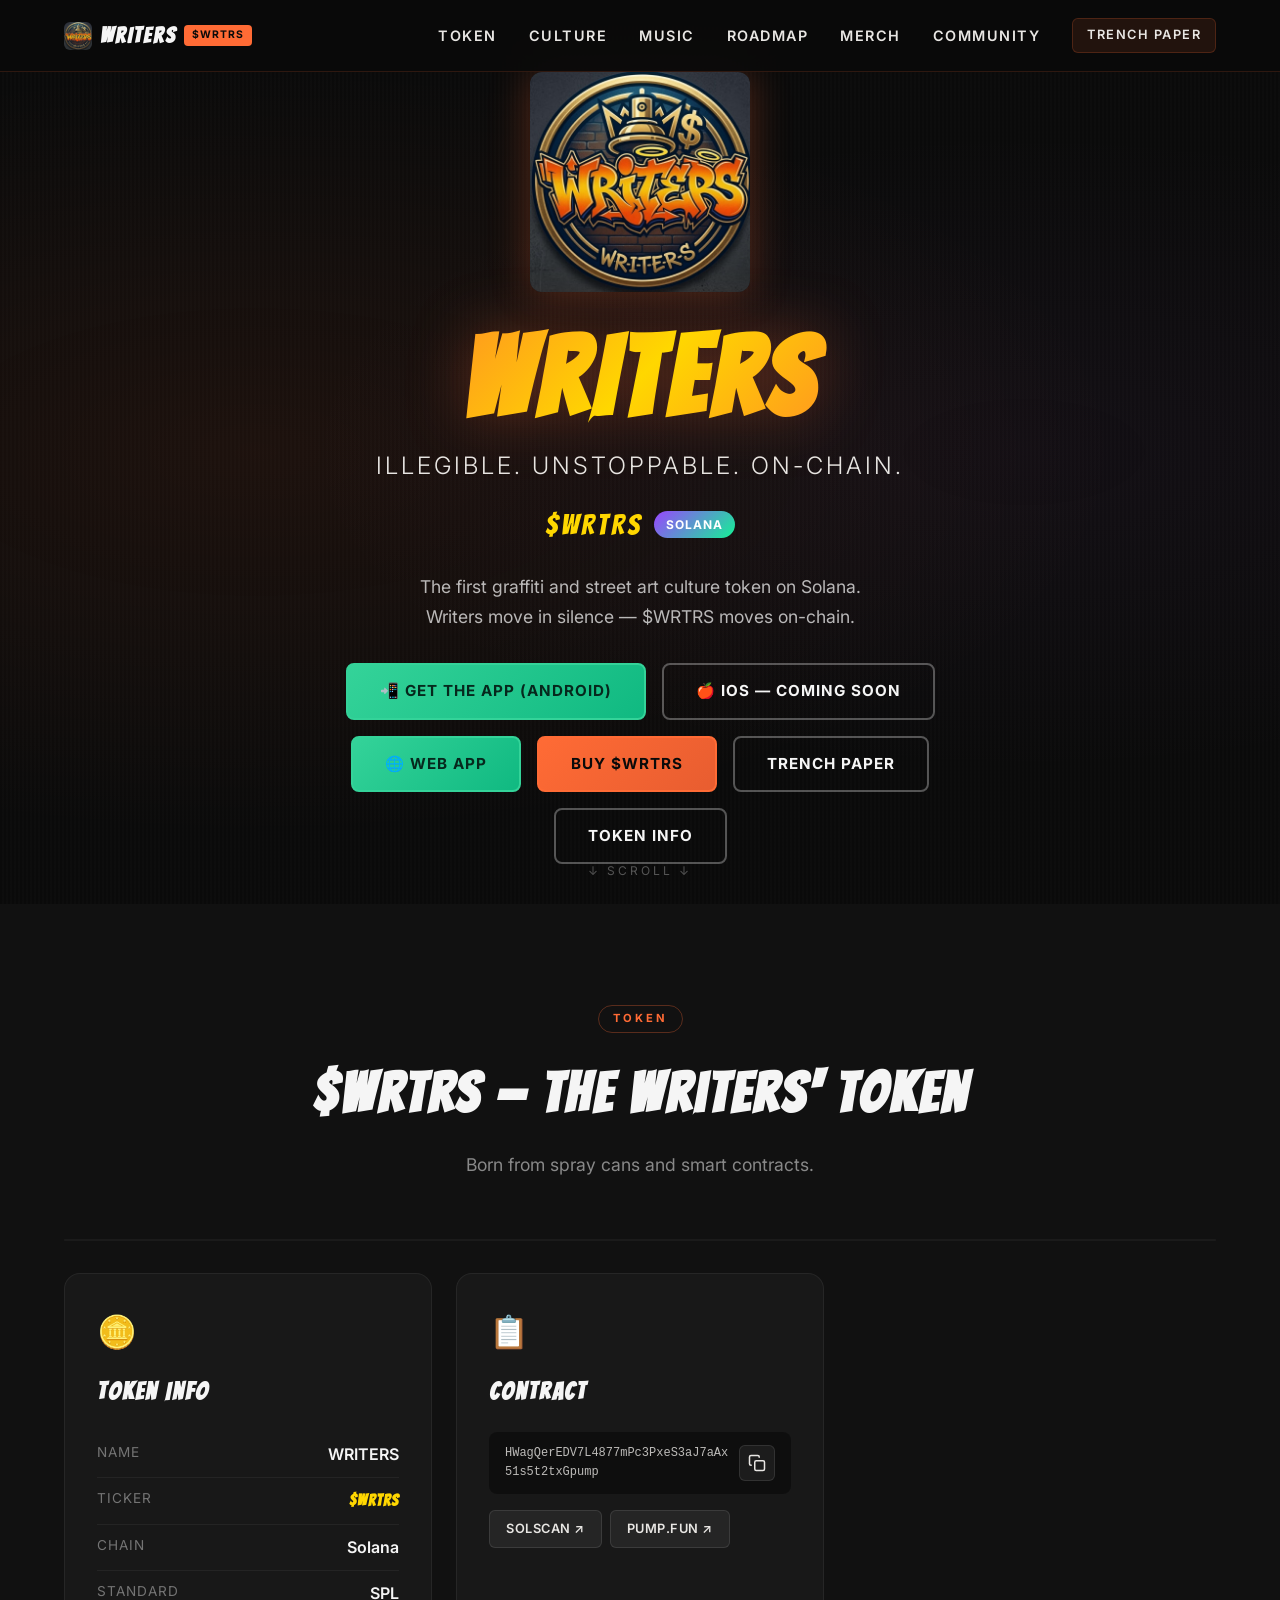
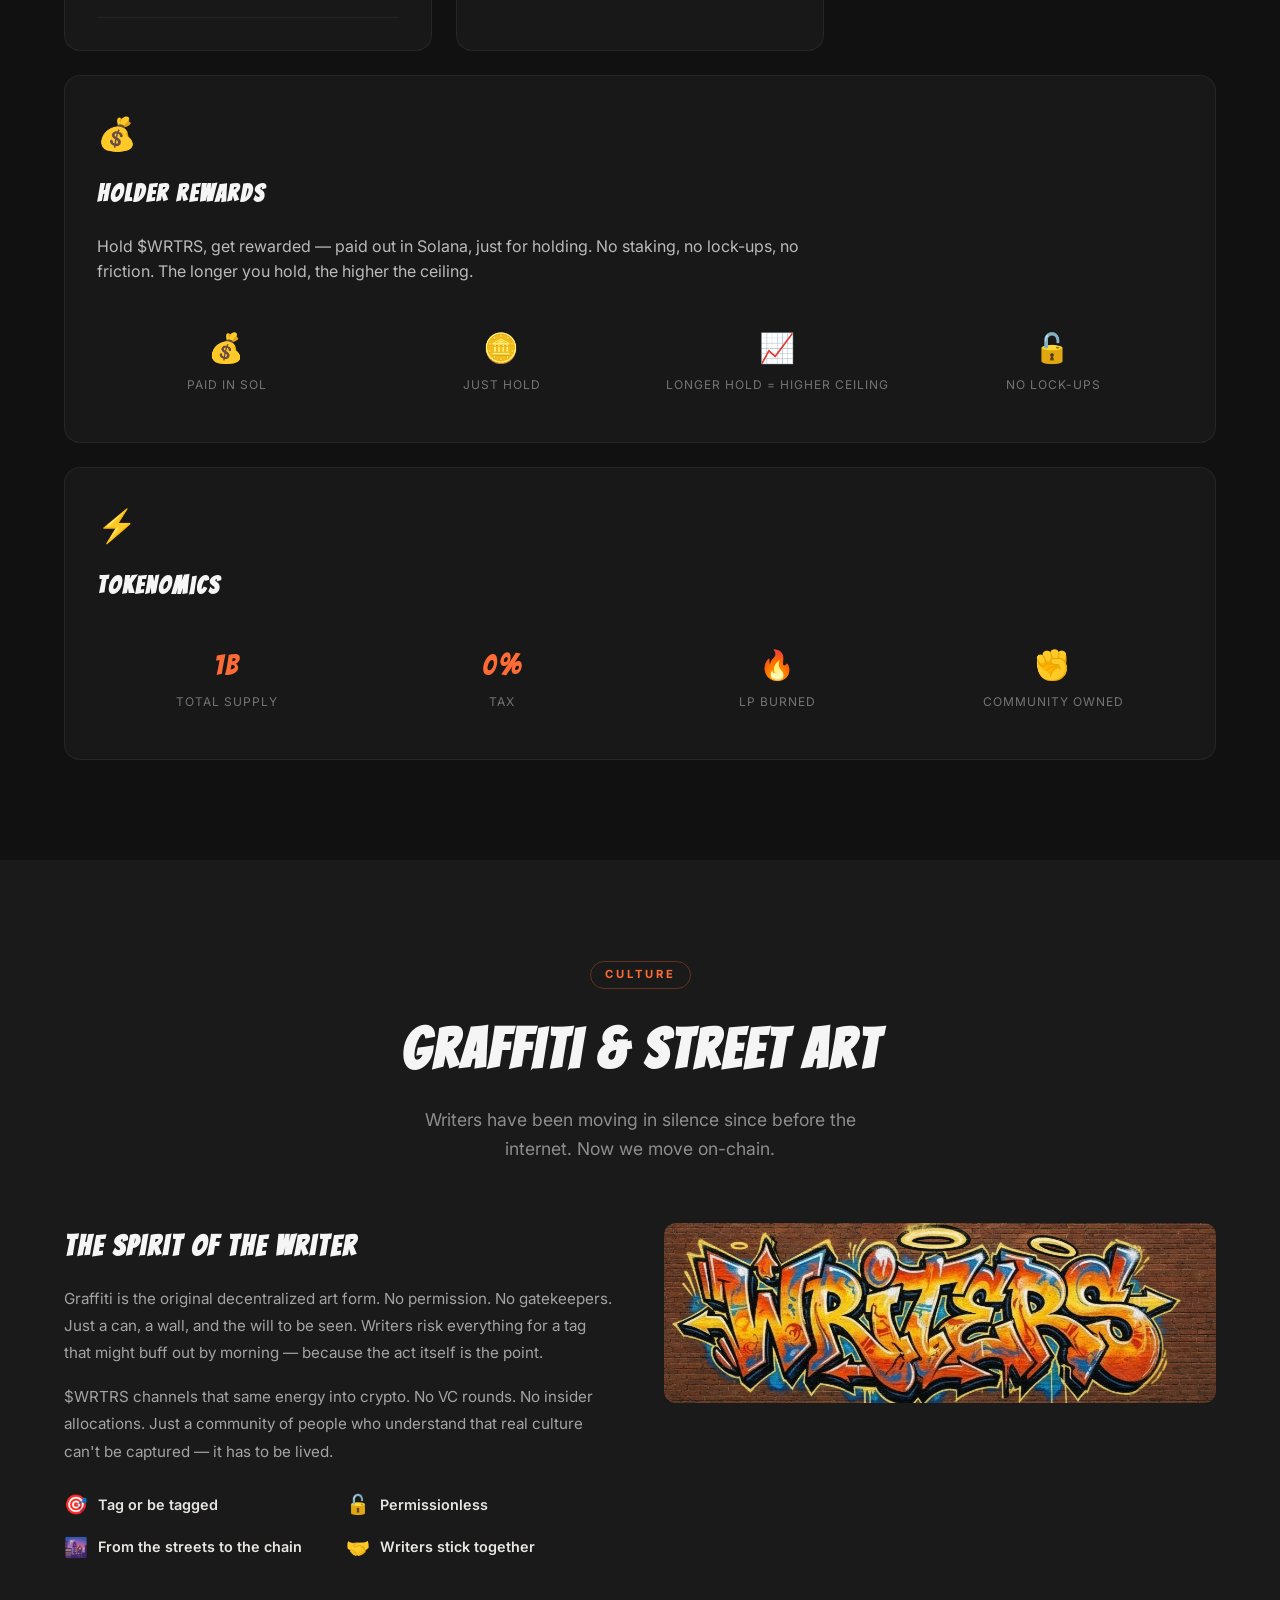
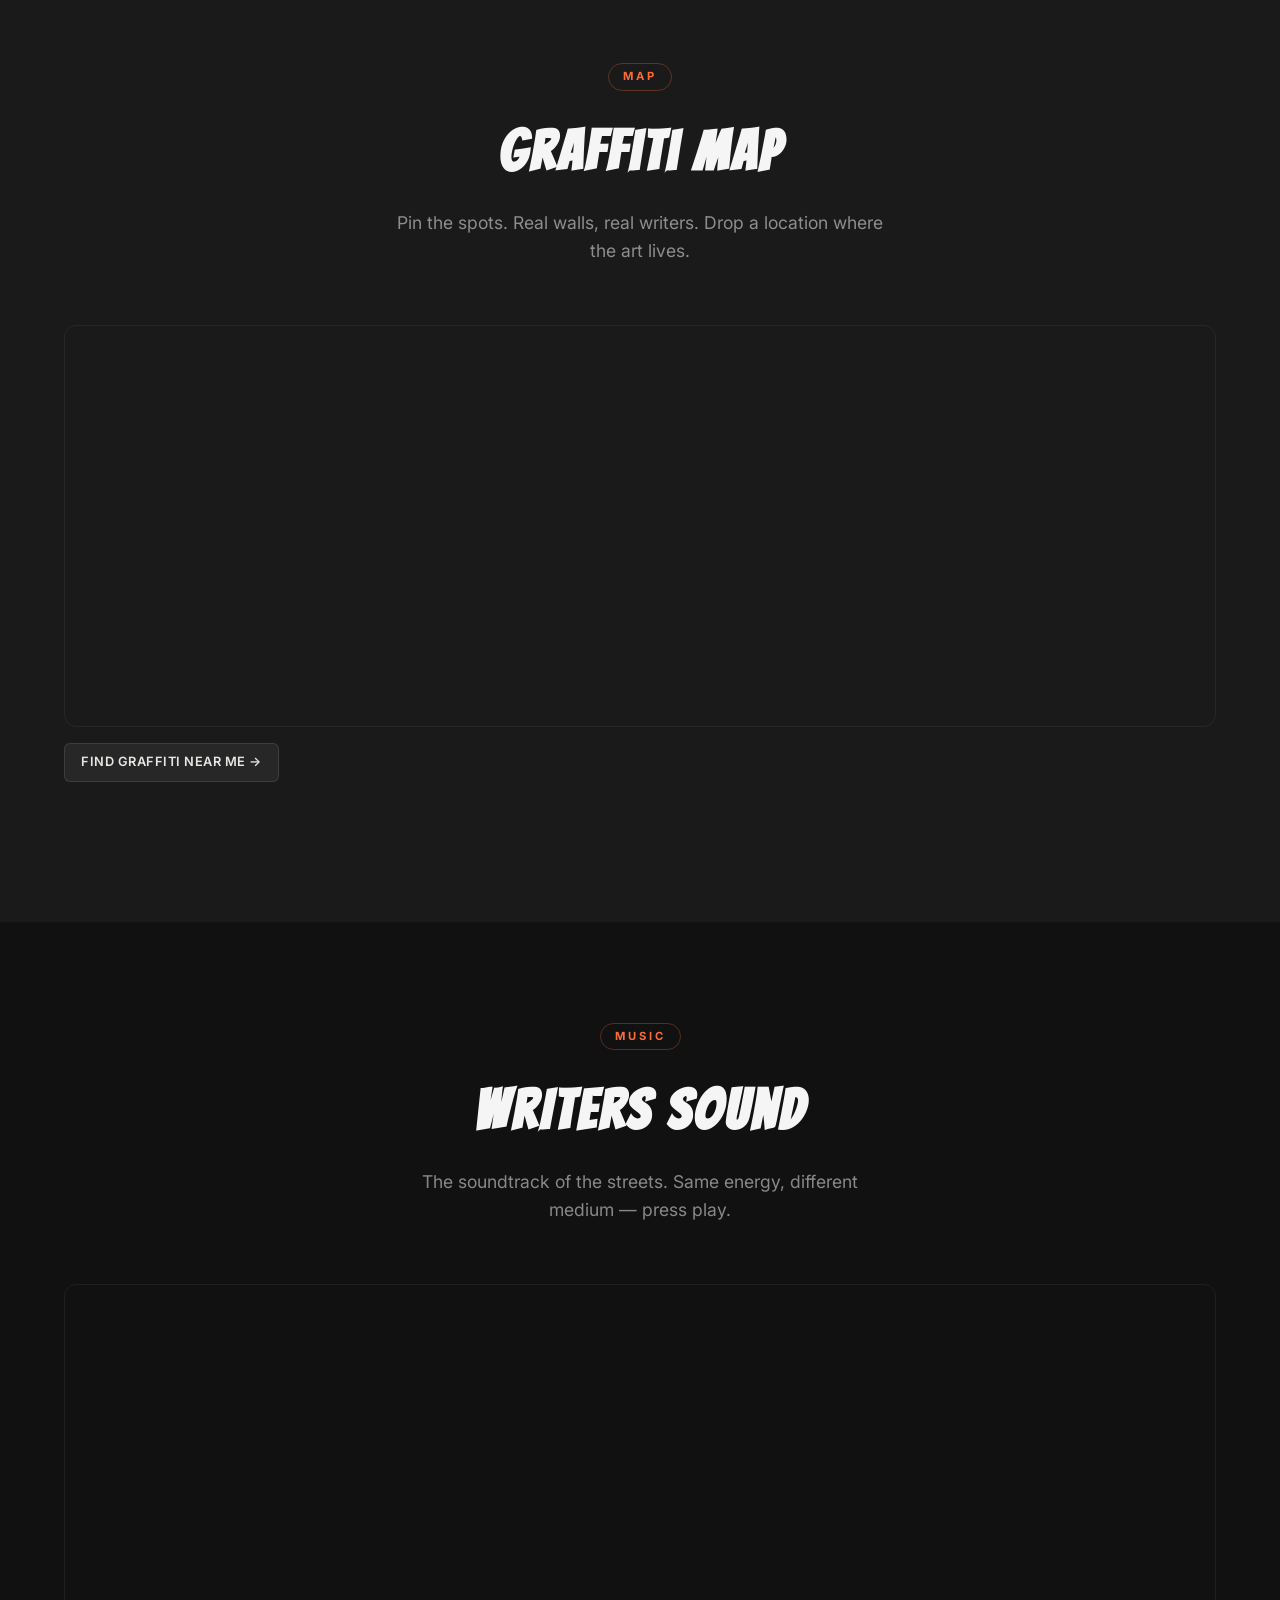
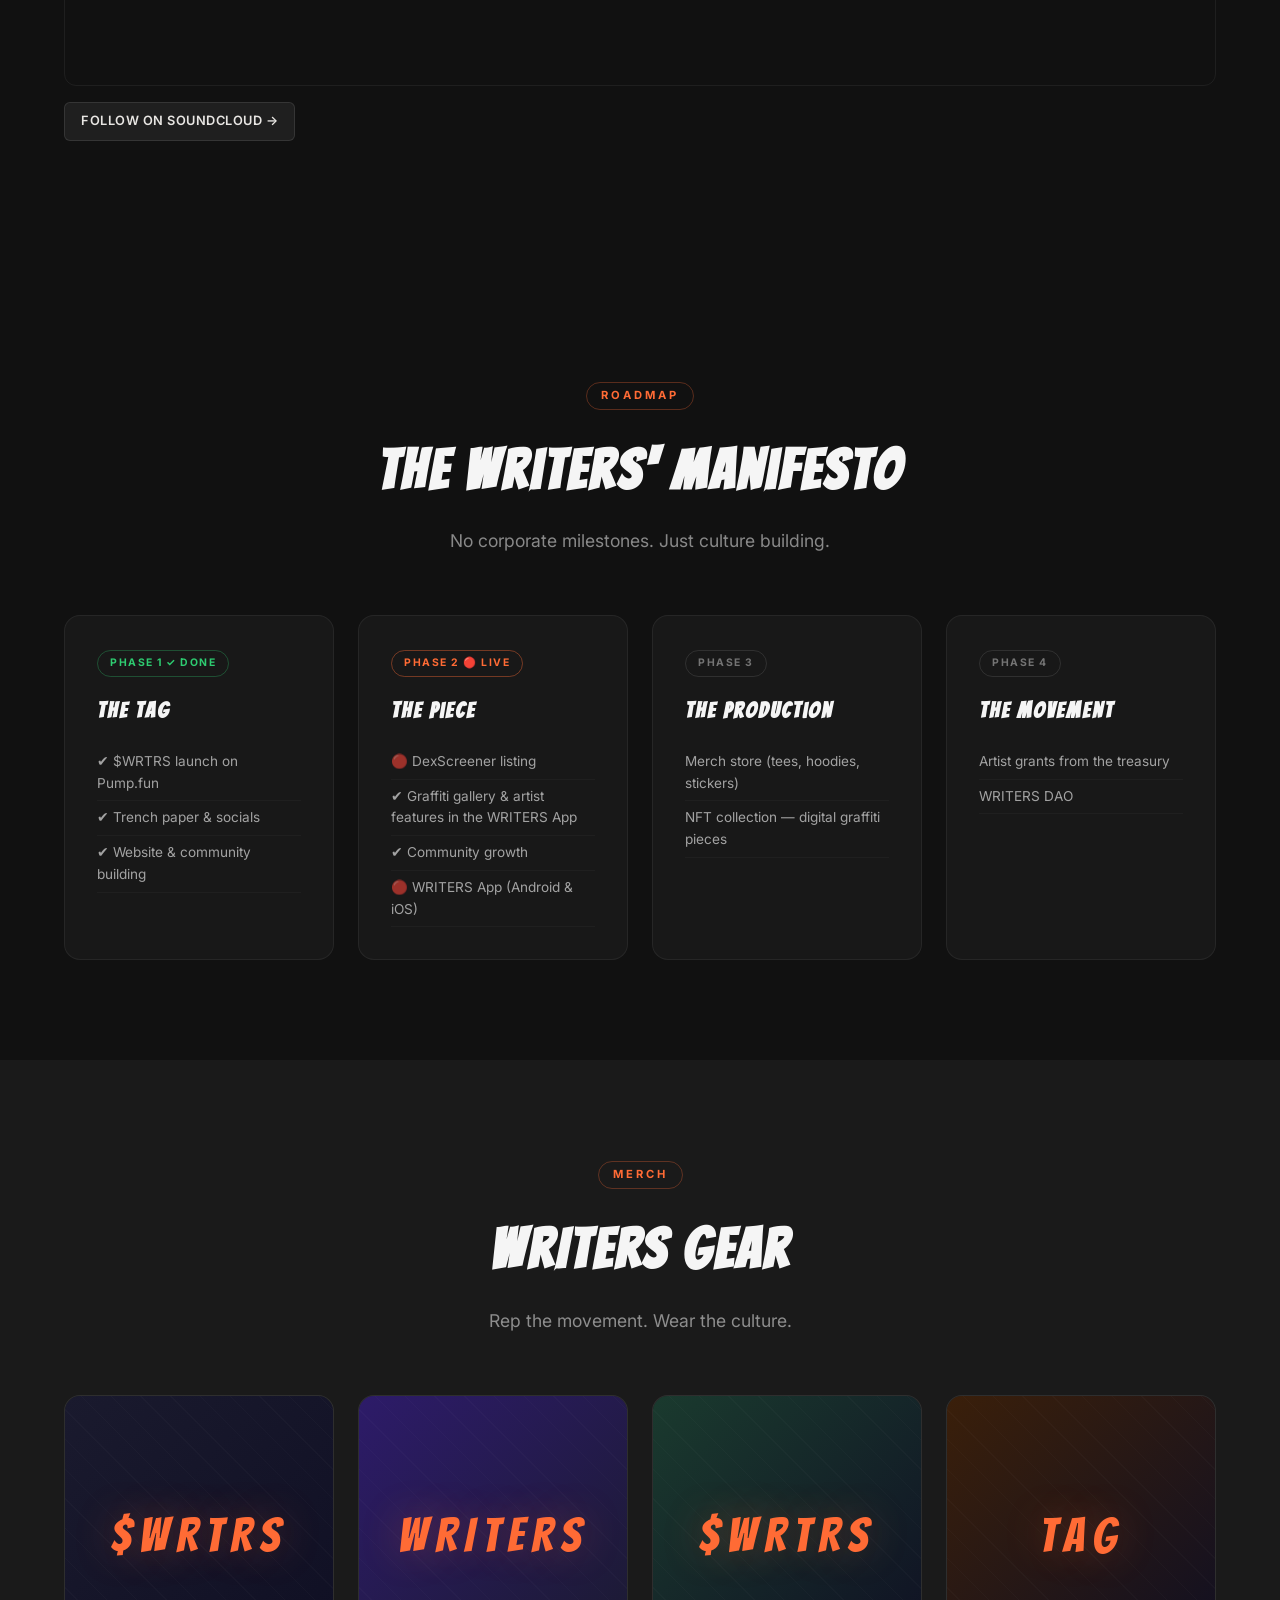
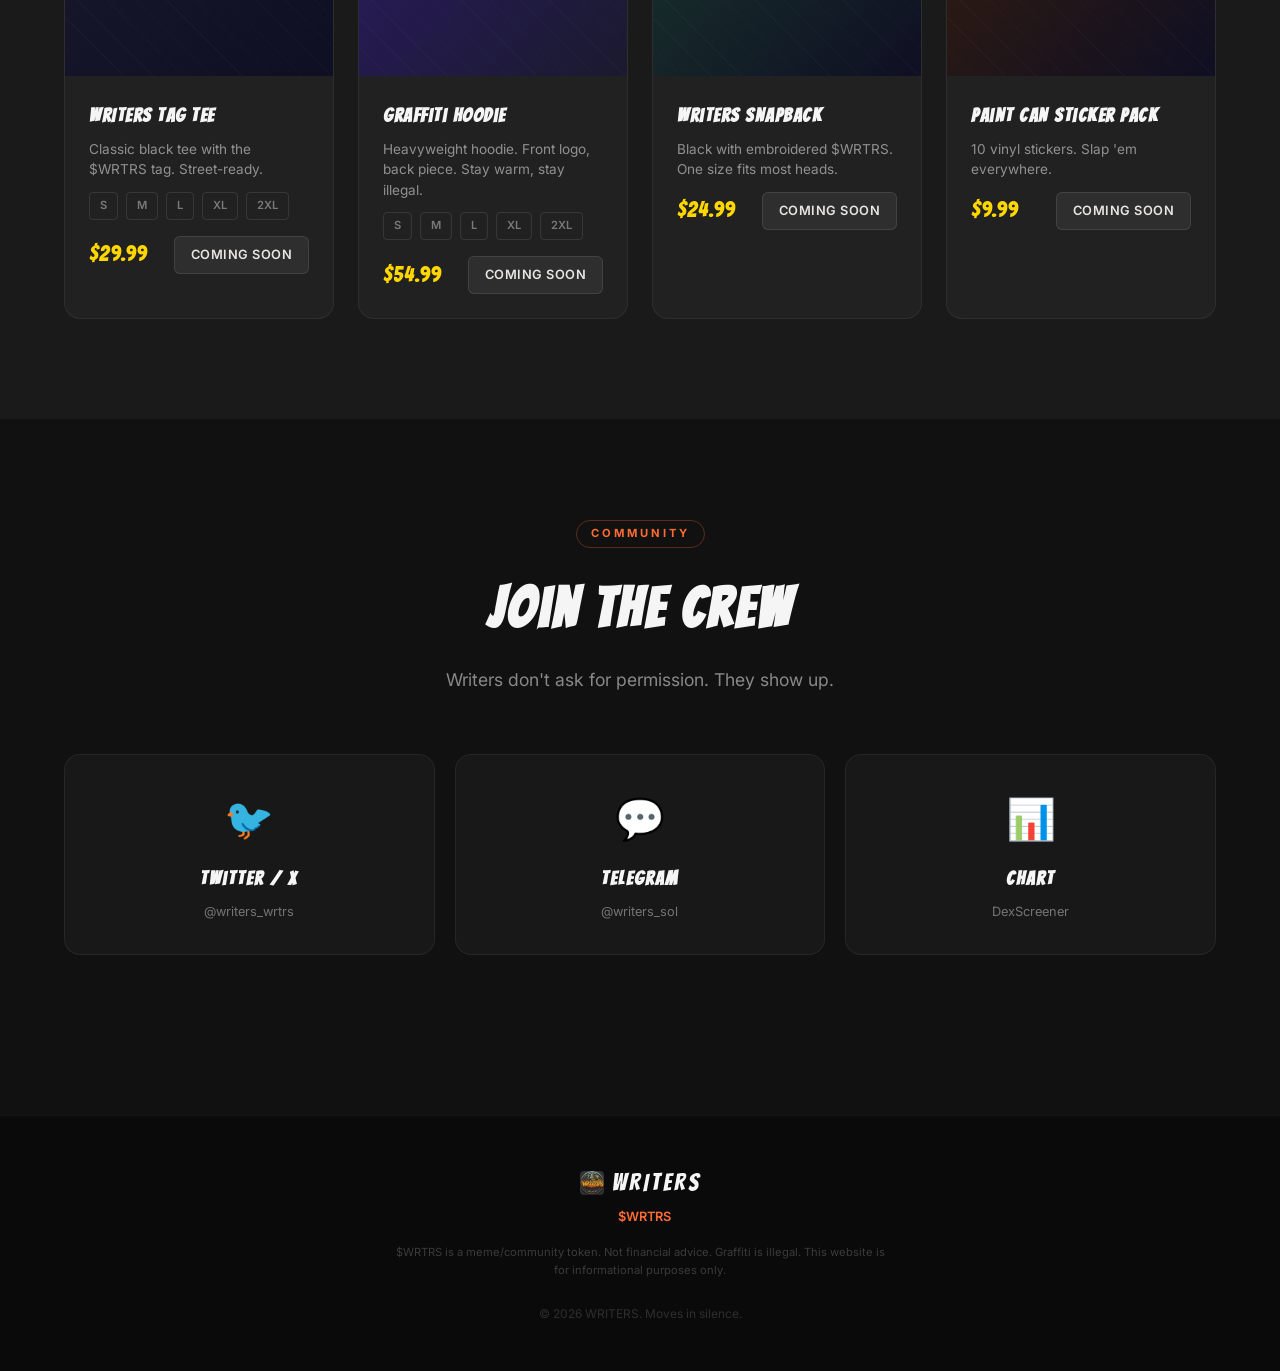
==== commit df287f45: "chore(site): update X handle @writers_sol -> @writers_wrtrs" ====
--- a/index.html
+++ b/index.html
@@ -409,10 +409,10 @@
       </div>
 
       <div class="community-grid">
-        <a href="https://x.com/writers_sol" target="_blank" class="community-card">
+        <a href="https://x.com/writers_wrtrs" target="_blank" class="community-card">
           <div class="community-icon">🐦</div>
           <h3>Twitter / X</h3>
-          <p>@writers_sol</p>
+          <p>@writers_wrtrs</p>
         </a>
         <a href="https://t.me/writers_sol" target="_blank" class="community-card">
           <div class="community-icon">💬</div>
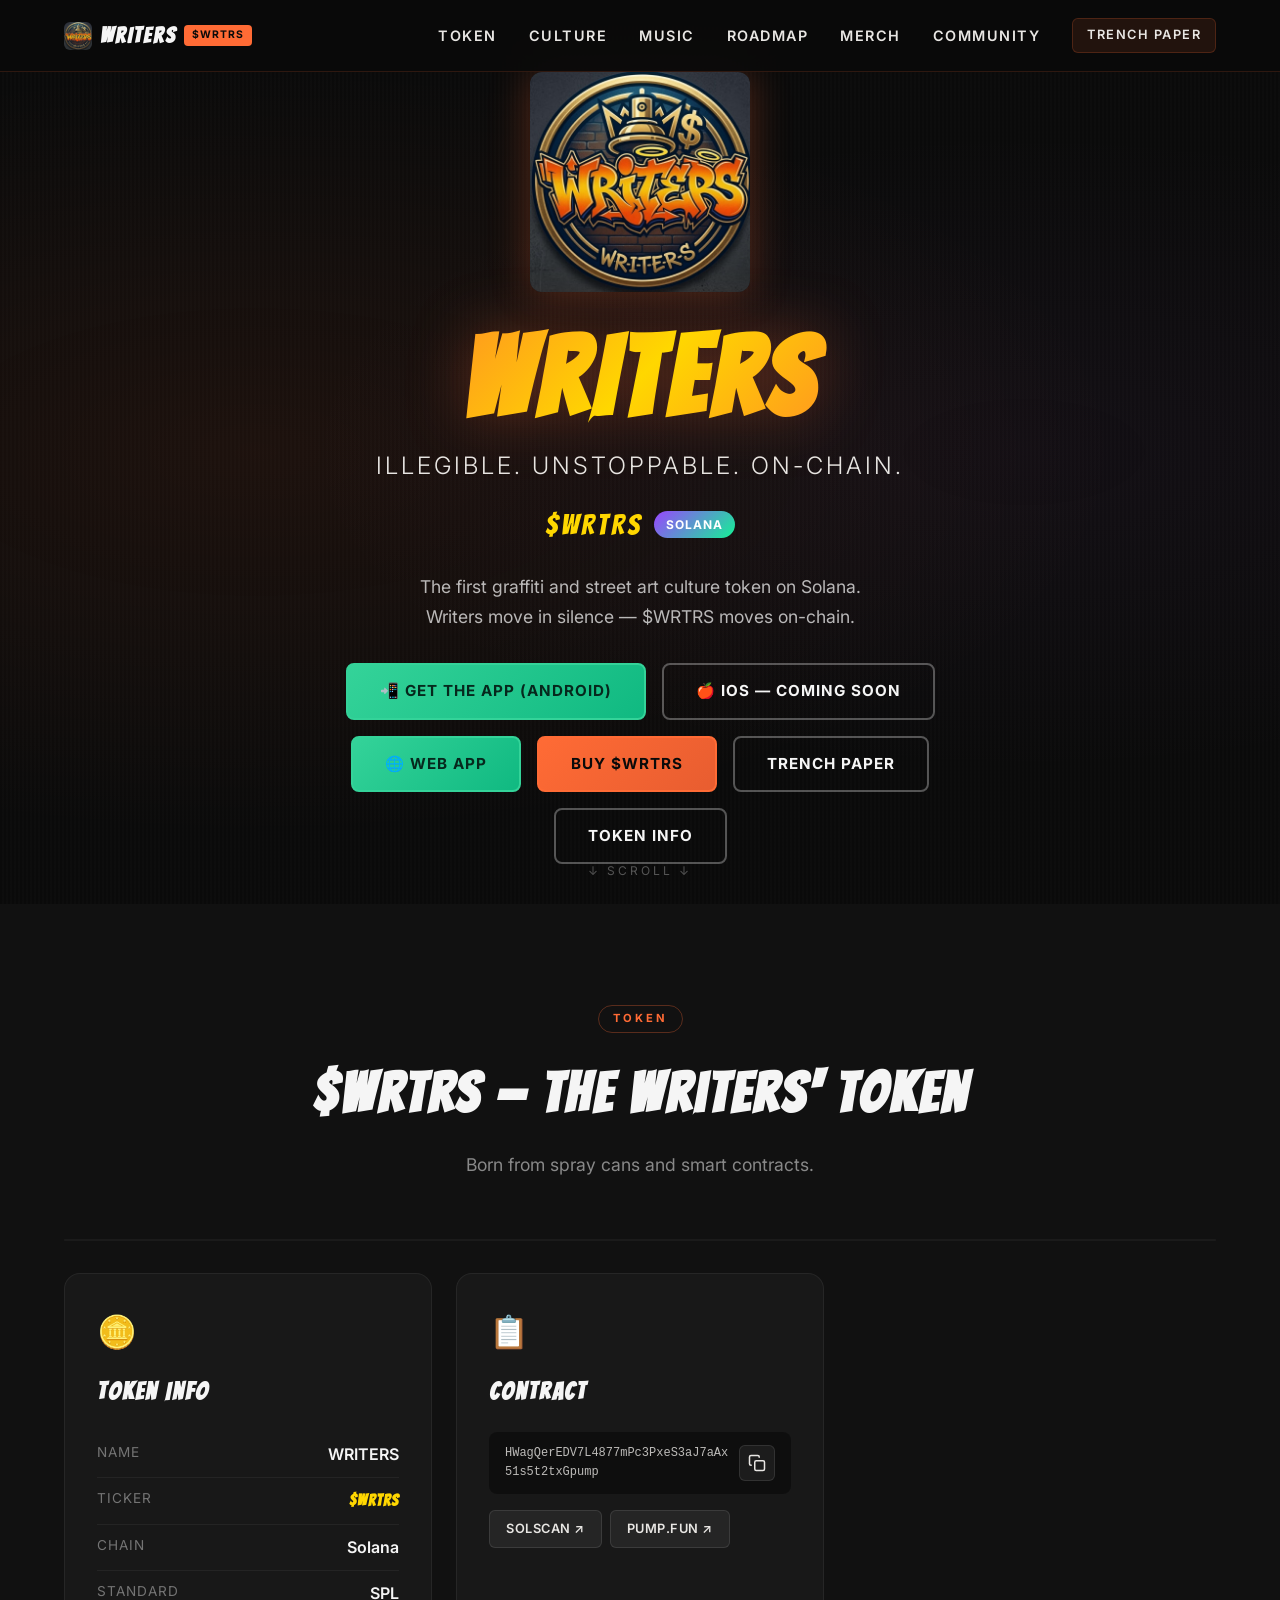
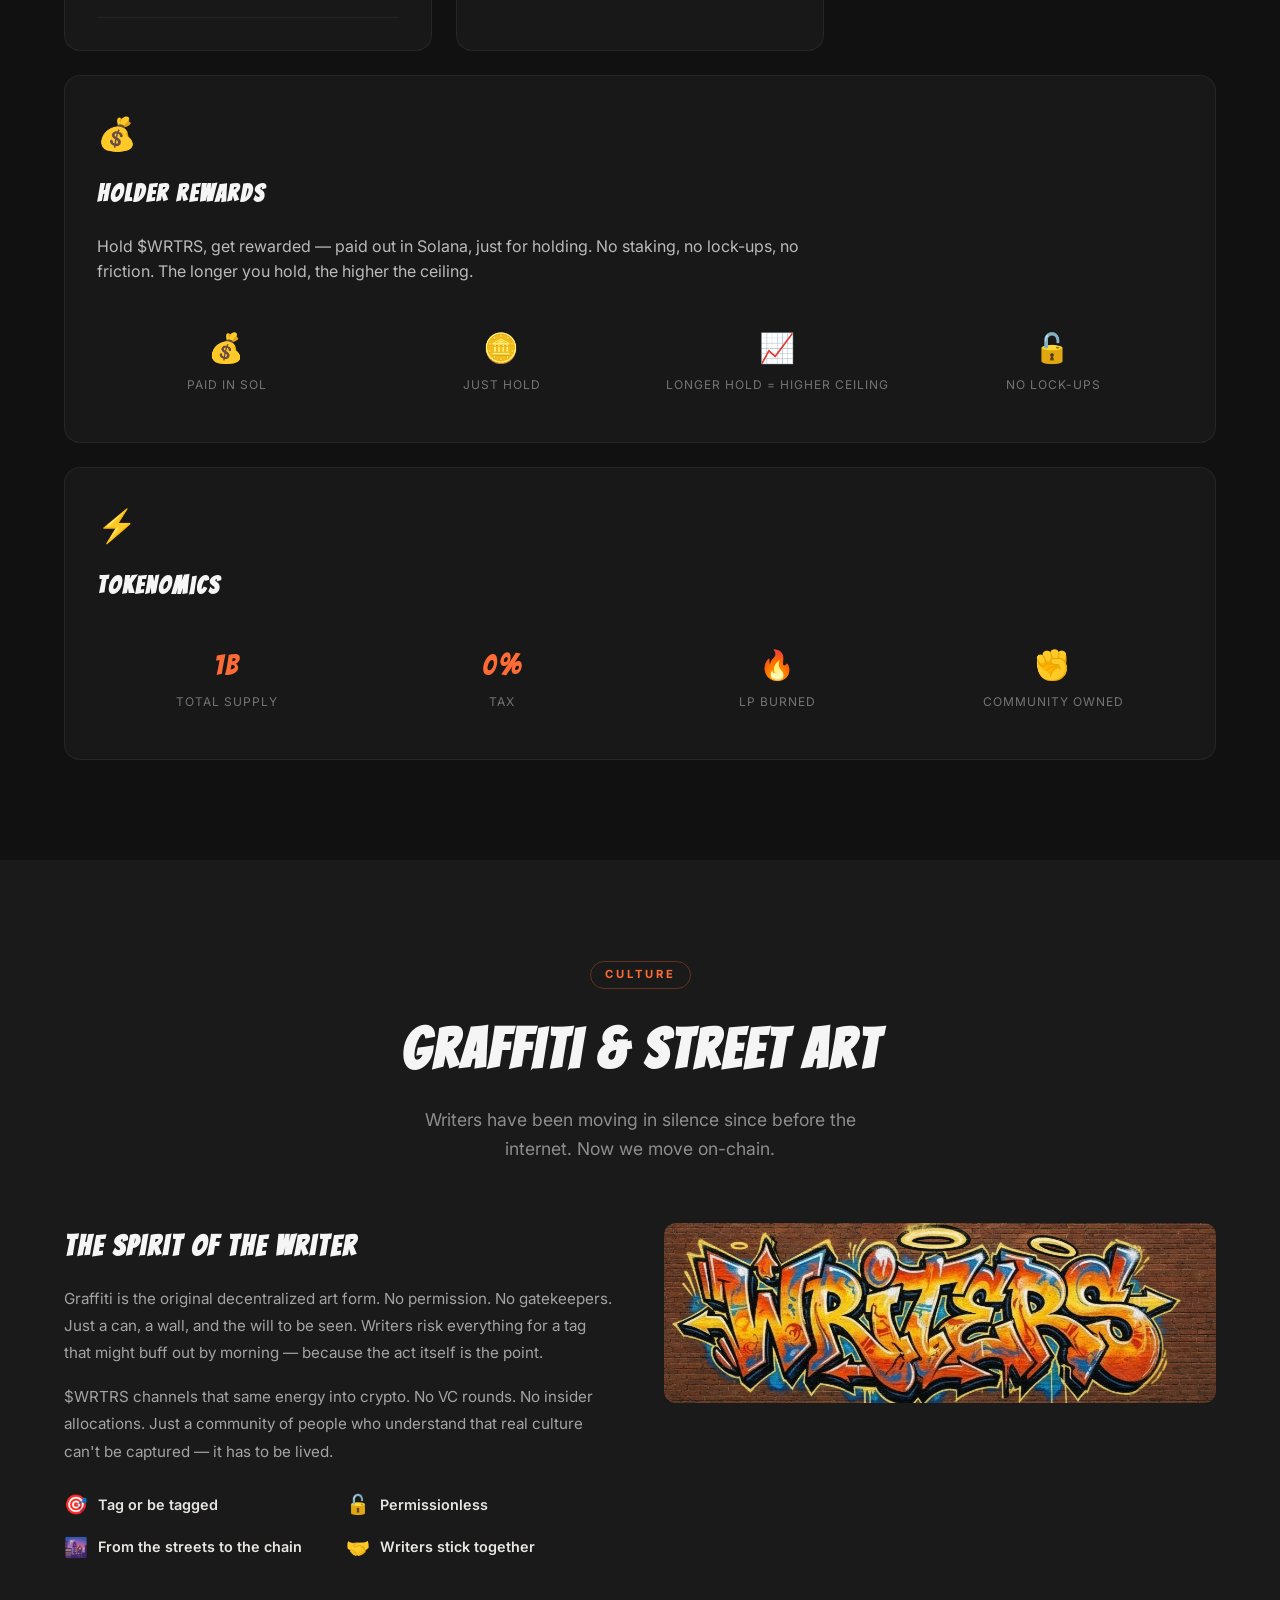
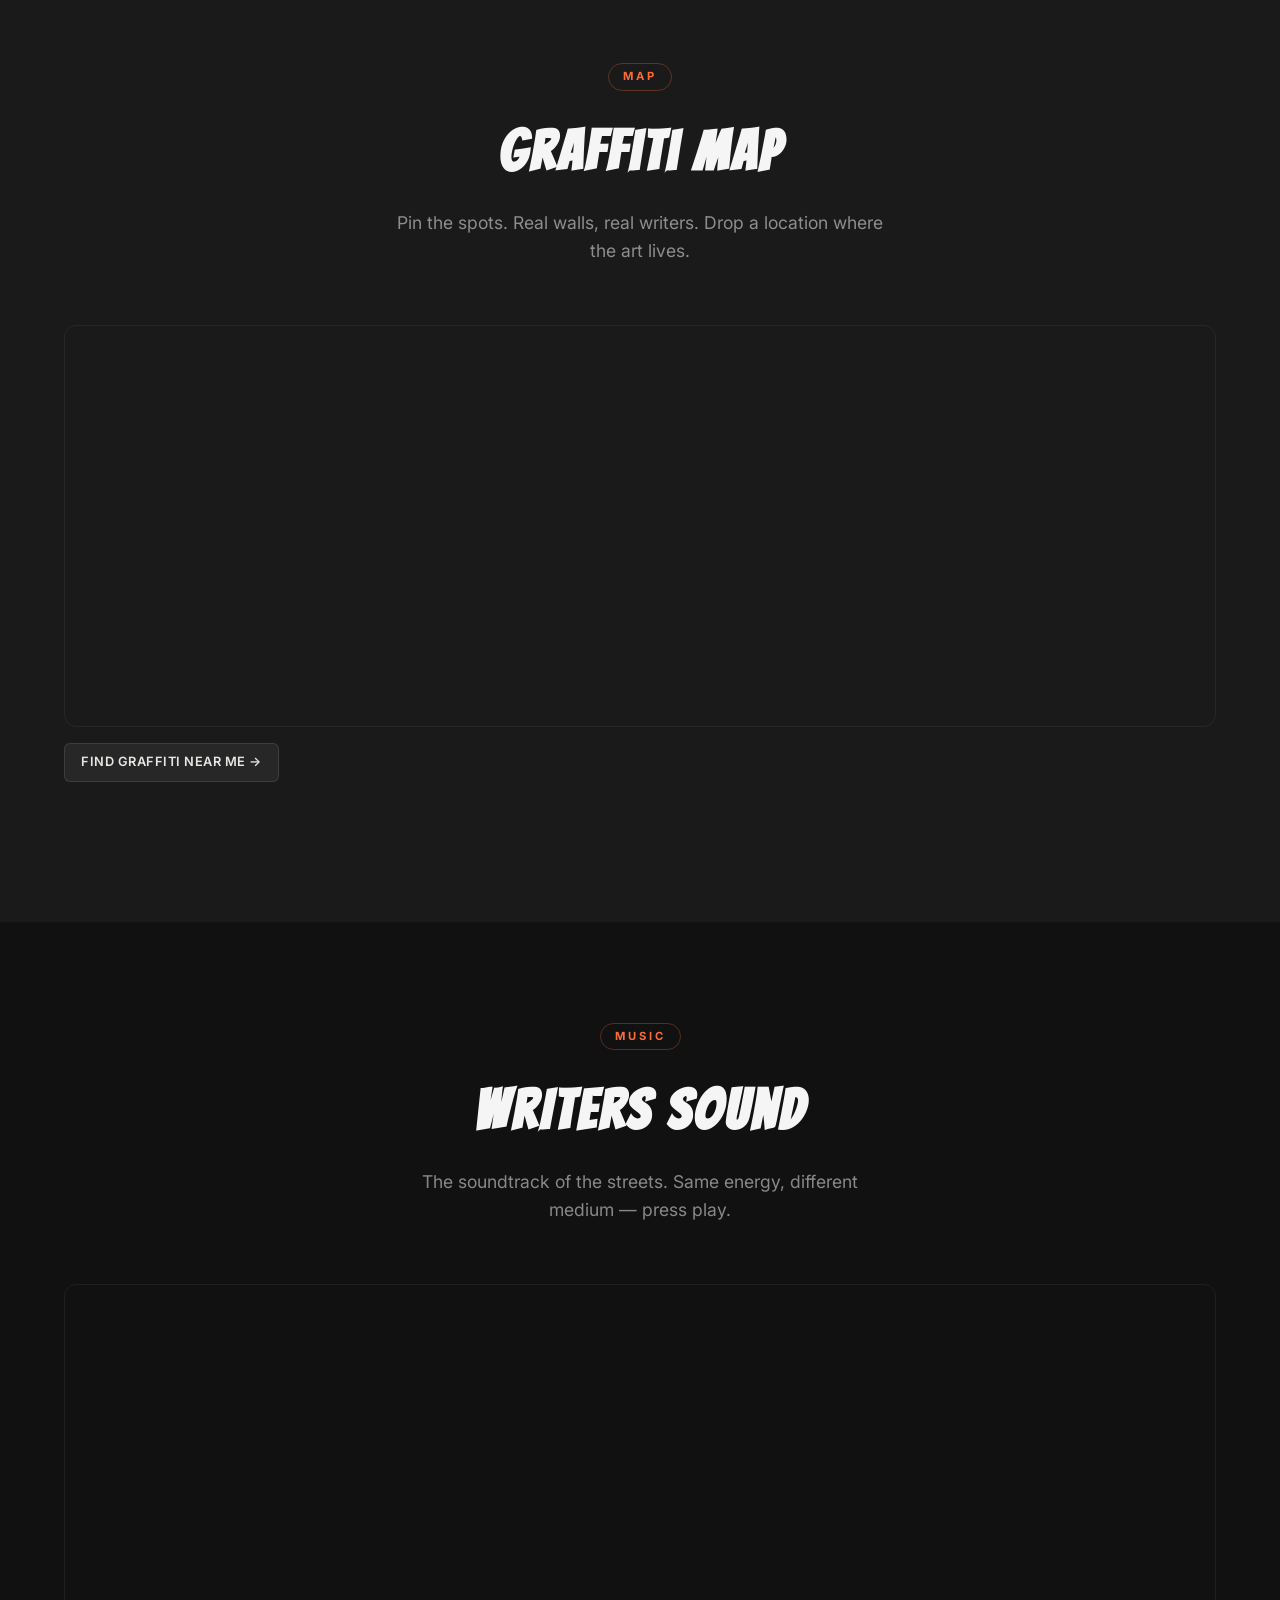
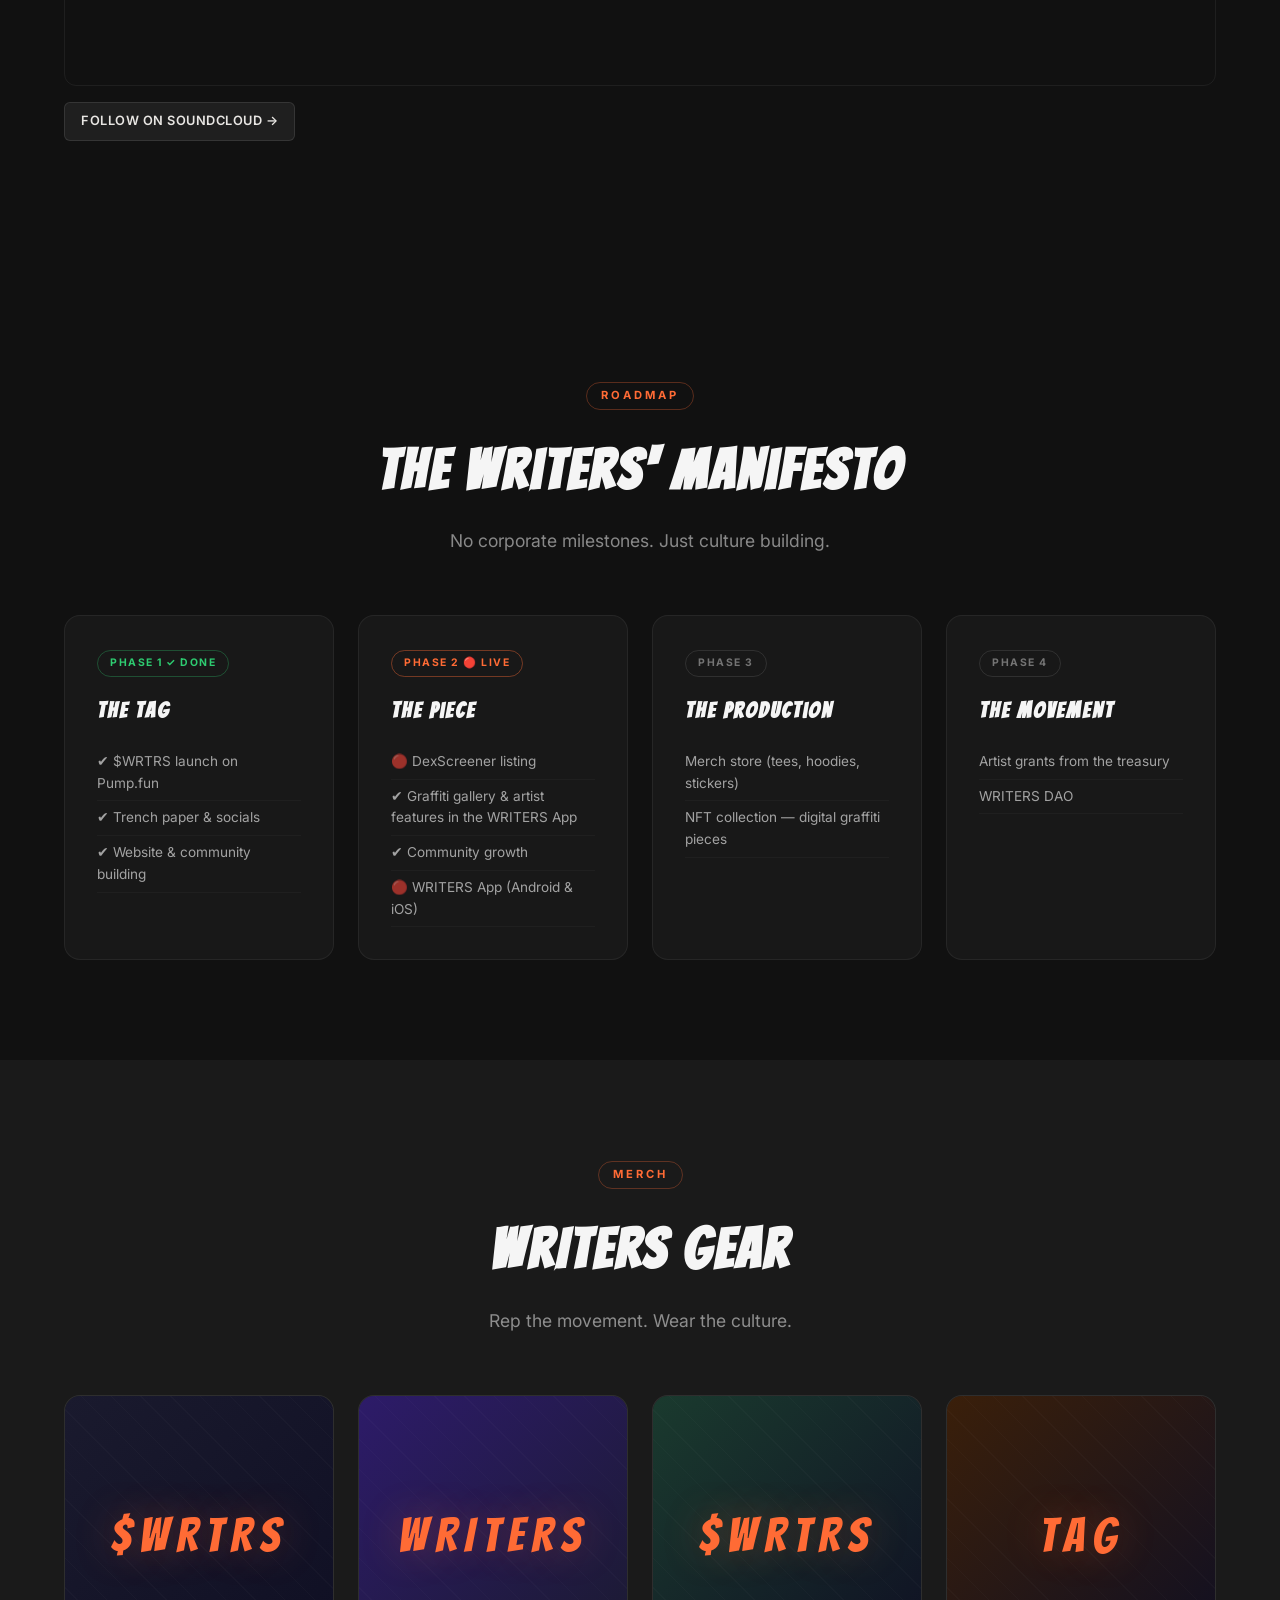
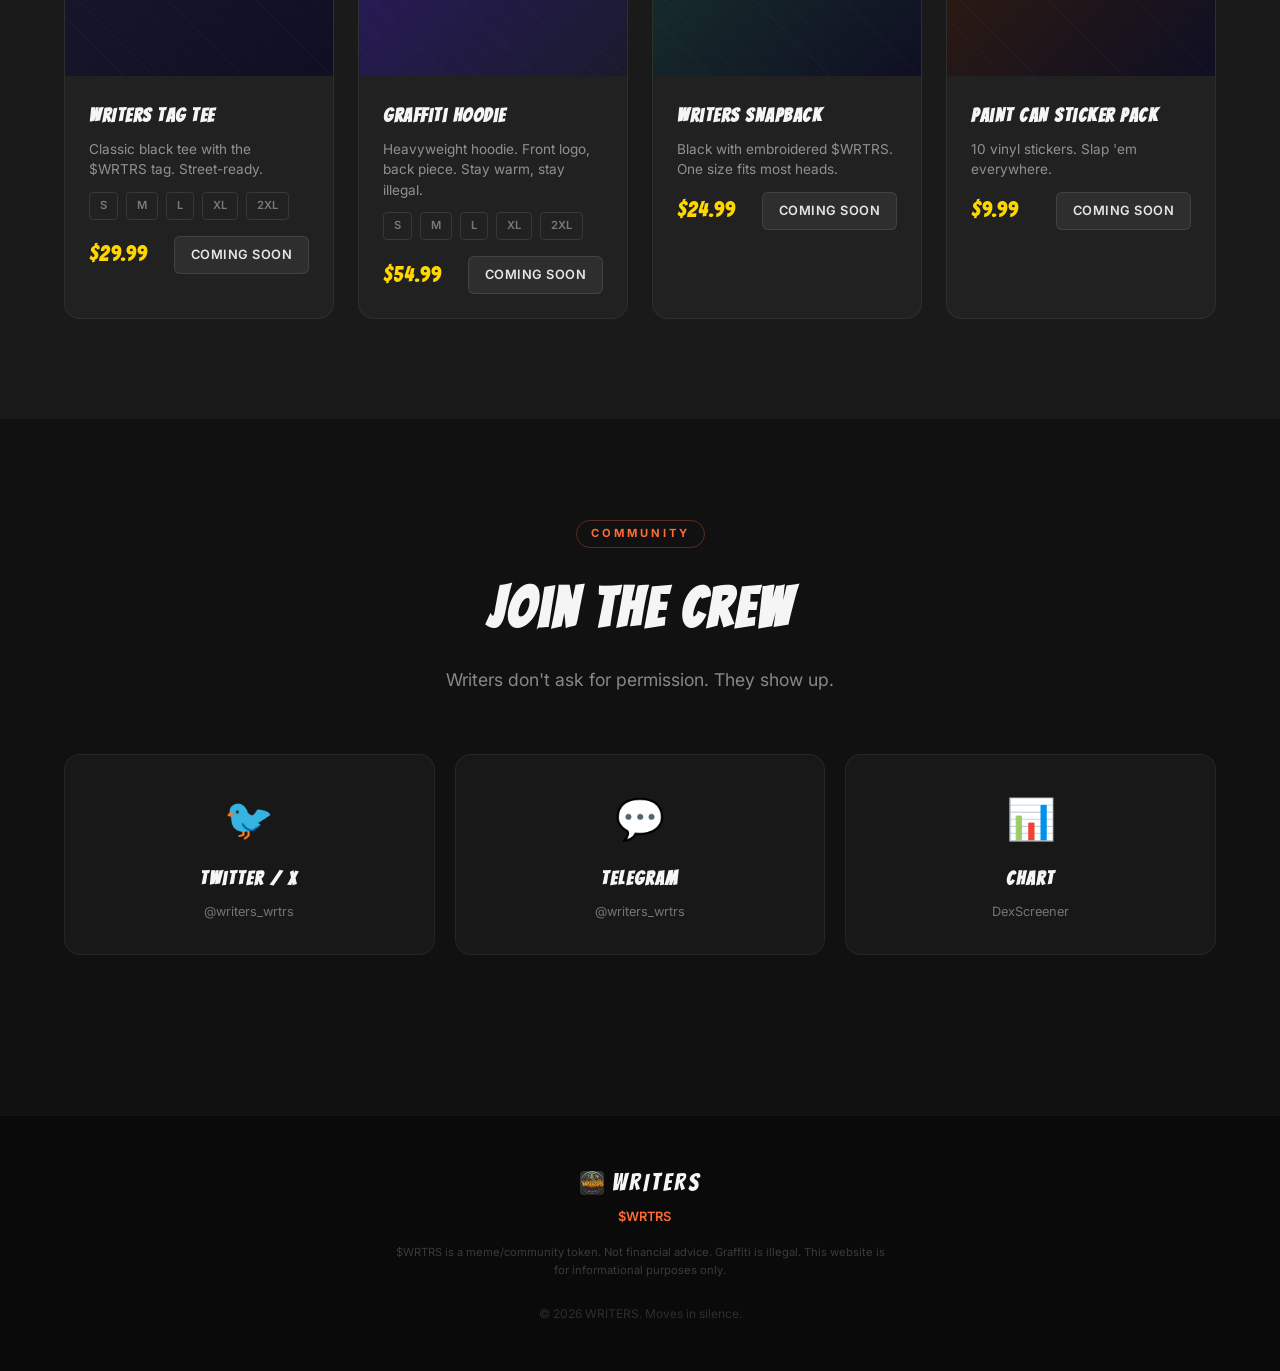
==== commit 7d4d7566: "chore(site): update Telegram handle to @writers_wrtrs" ====
--- a/index.html
+++ b/index.html
@@ -414,10 +414,10 @@
           <h3>Twitter / X</h3>
           <p>@writers_wrtrs</p>
         </a>
-        <a href="https://t.me/writers_sol" target="_blank" class="community-card">
+        <a href="https://t.me/writers_wrtrs" target="_blank" class="community-card">
           <div class="community-icon">💬</div>
           <h3>Telegram</h3>
-          <p>@writers_sol</p>
+          <p>@writers_wrtrs</p>
         </a>
         <a href="https://dexscreener.com/solana/daebxjq7ckypzneqdomgjnugxvuhn6cauo3tgwt1upsf" target="_blank" rel="noopener" class="community-card">
           <div class="community-icon">📊</div>
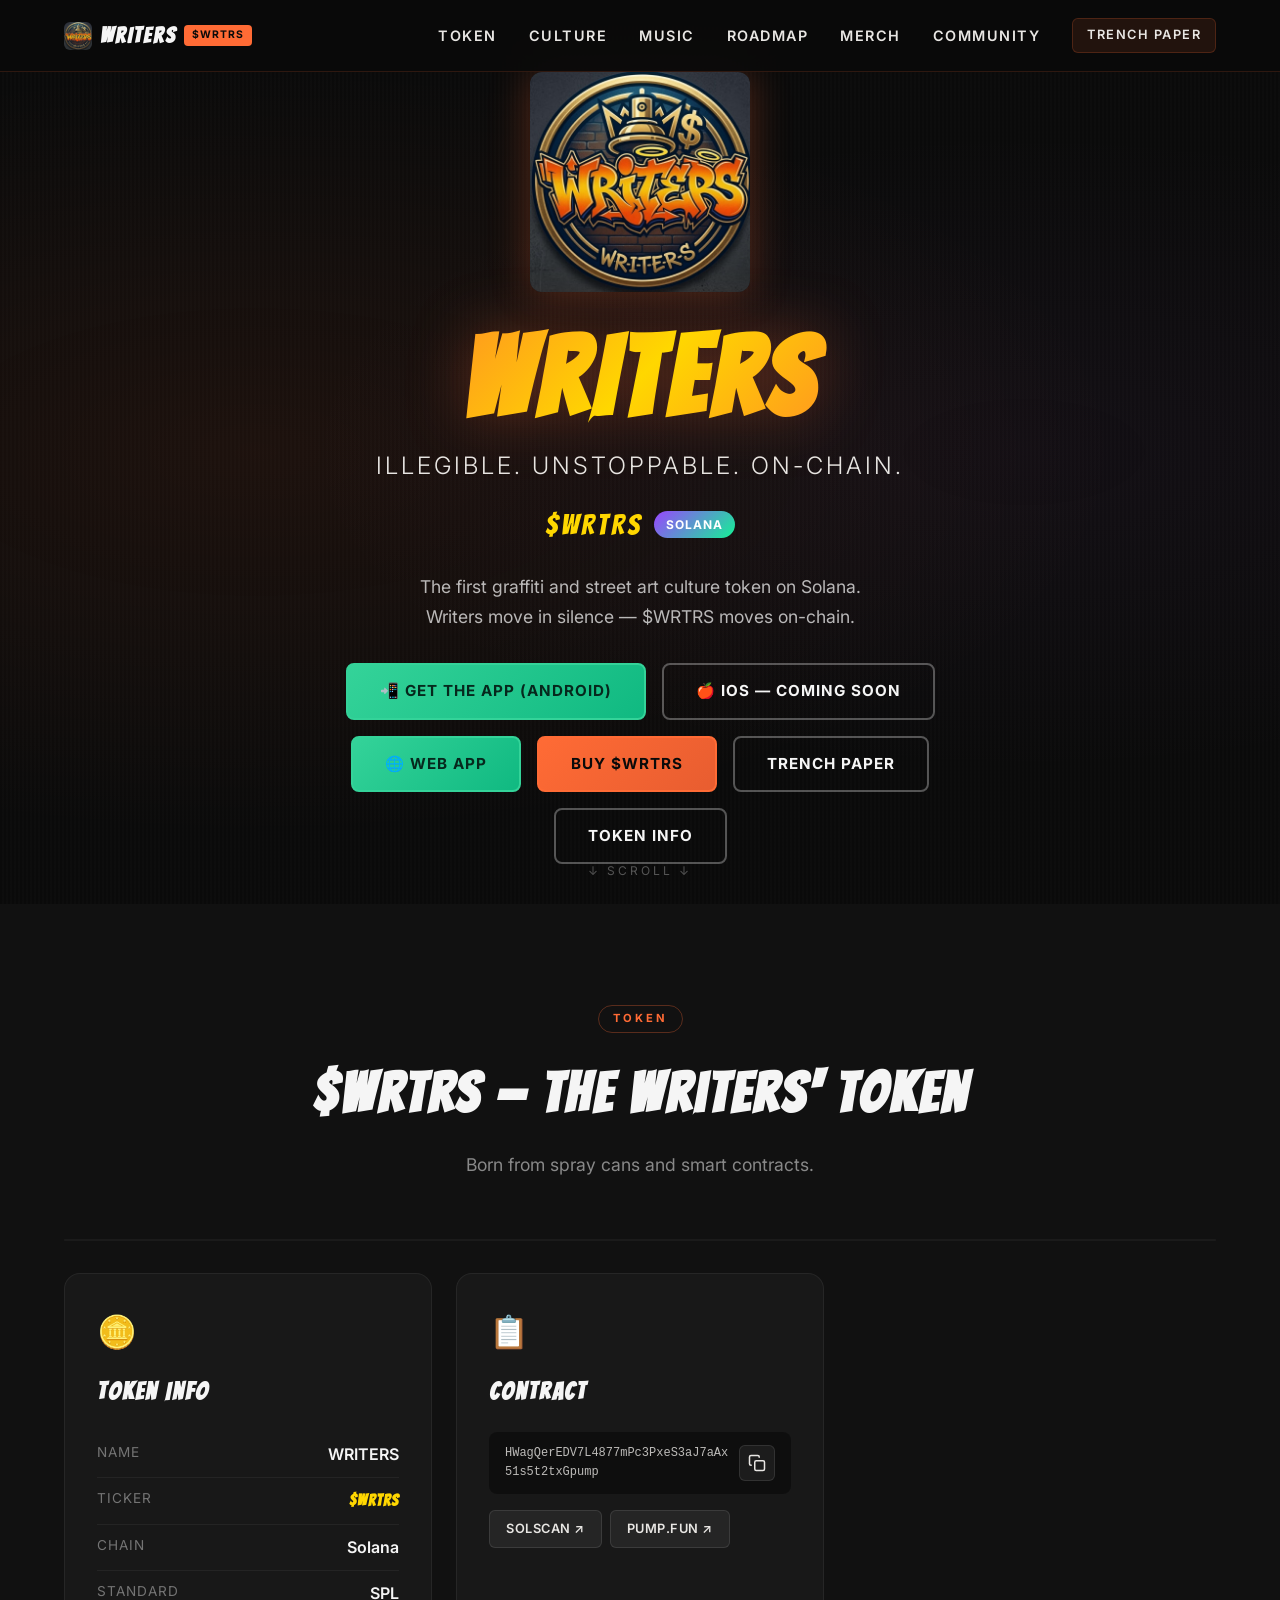
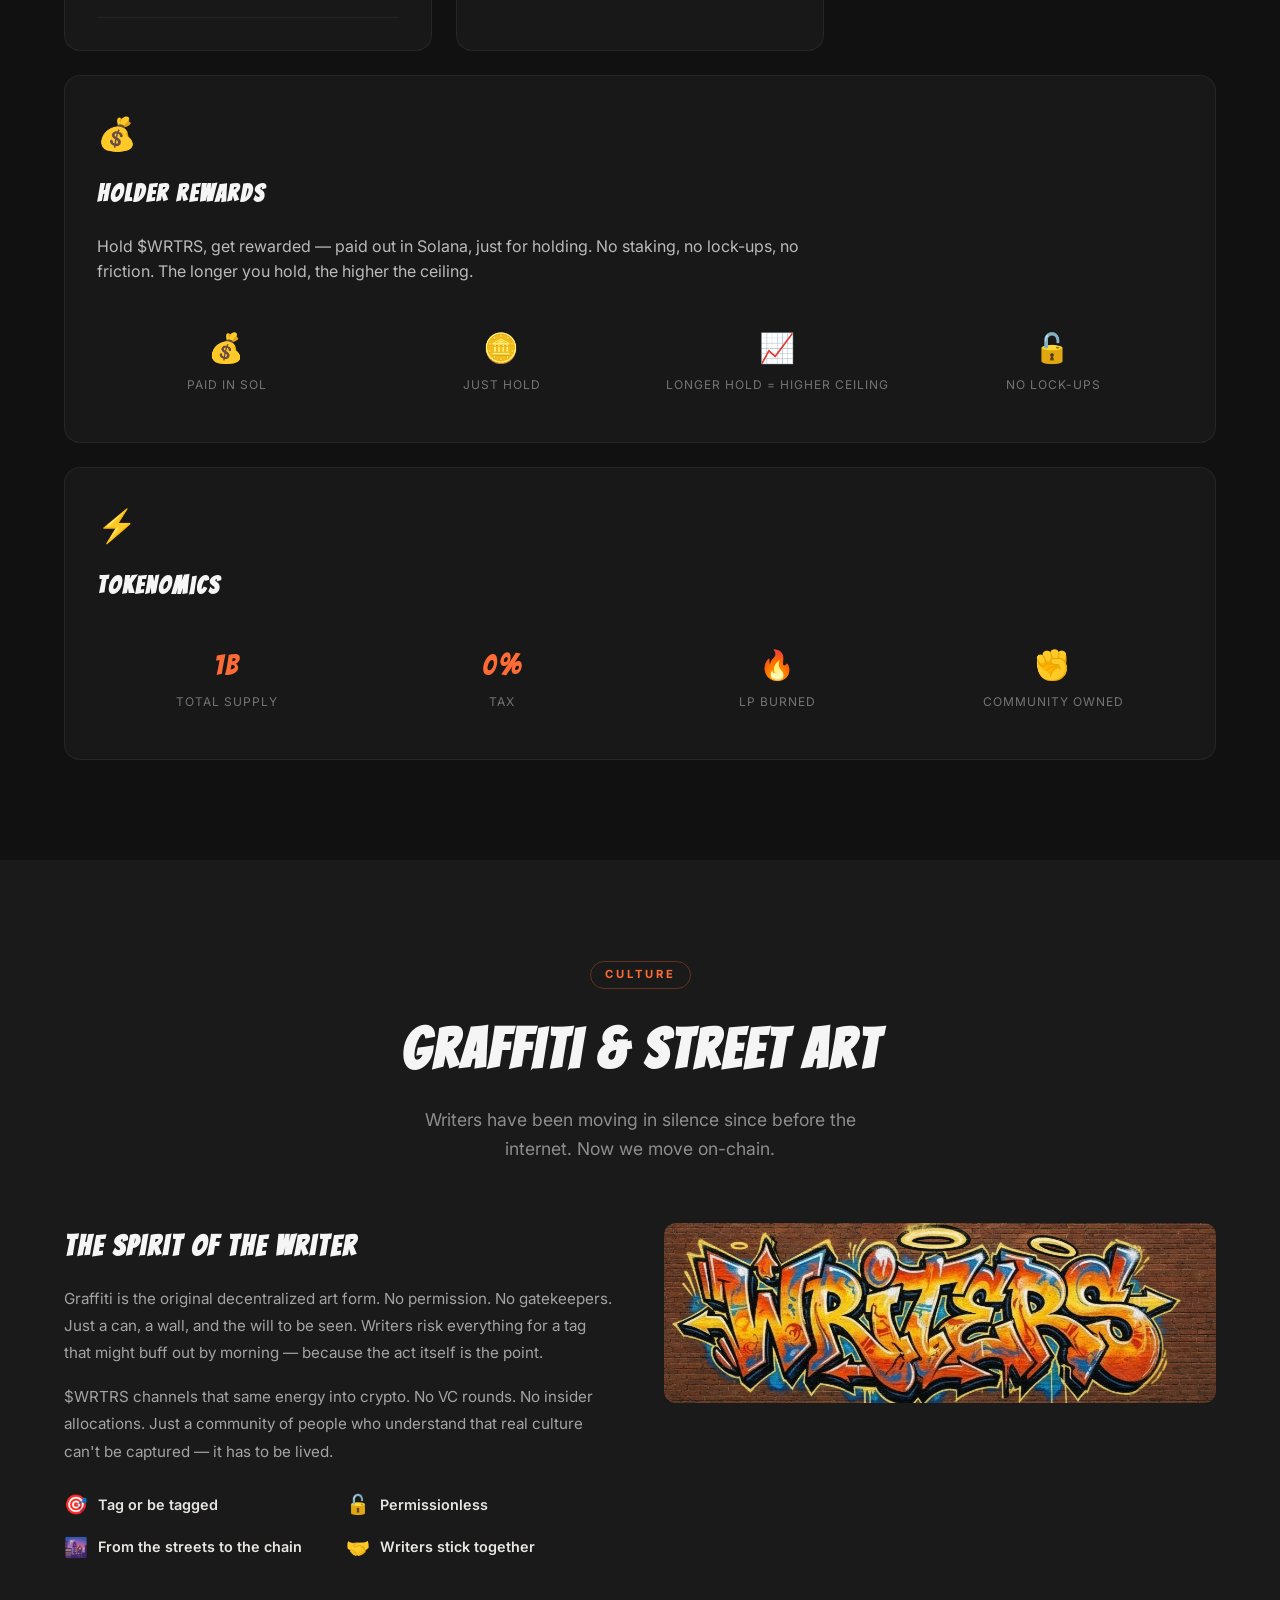
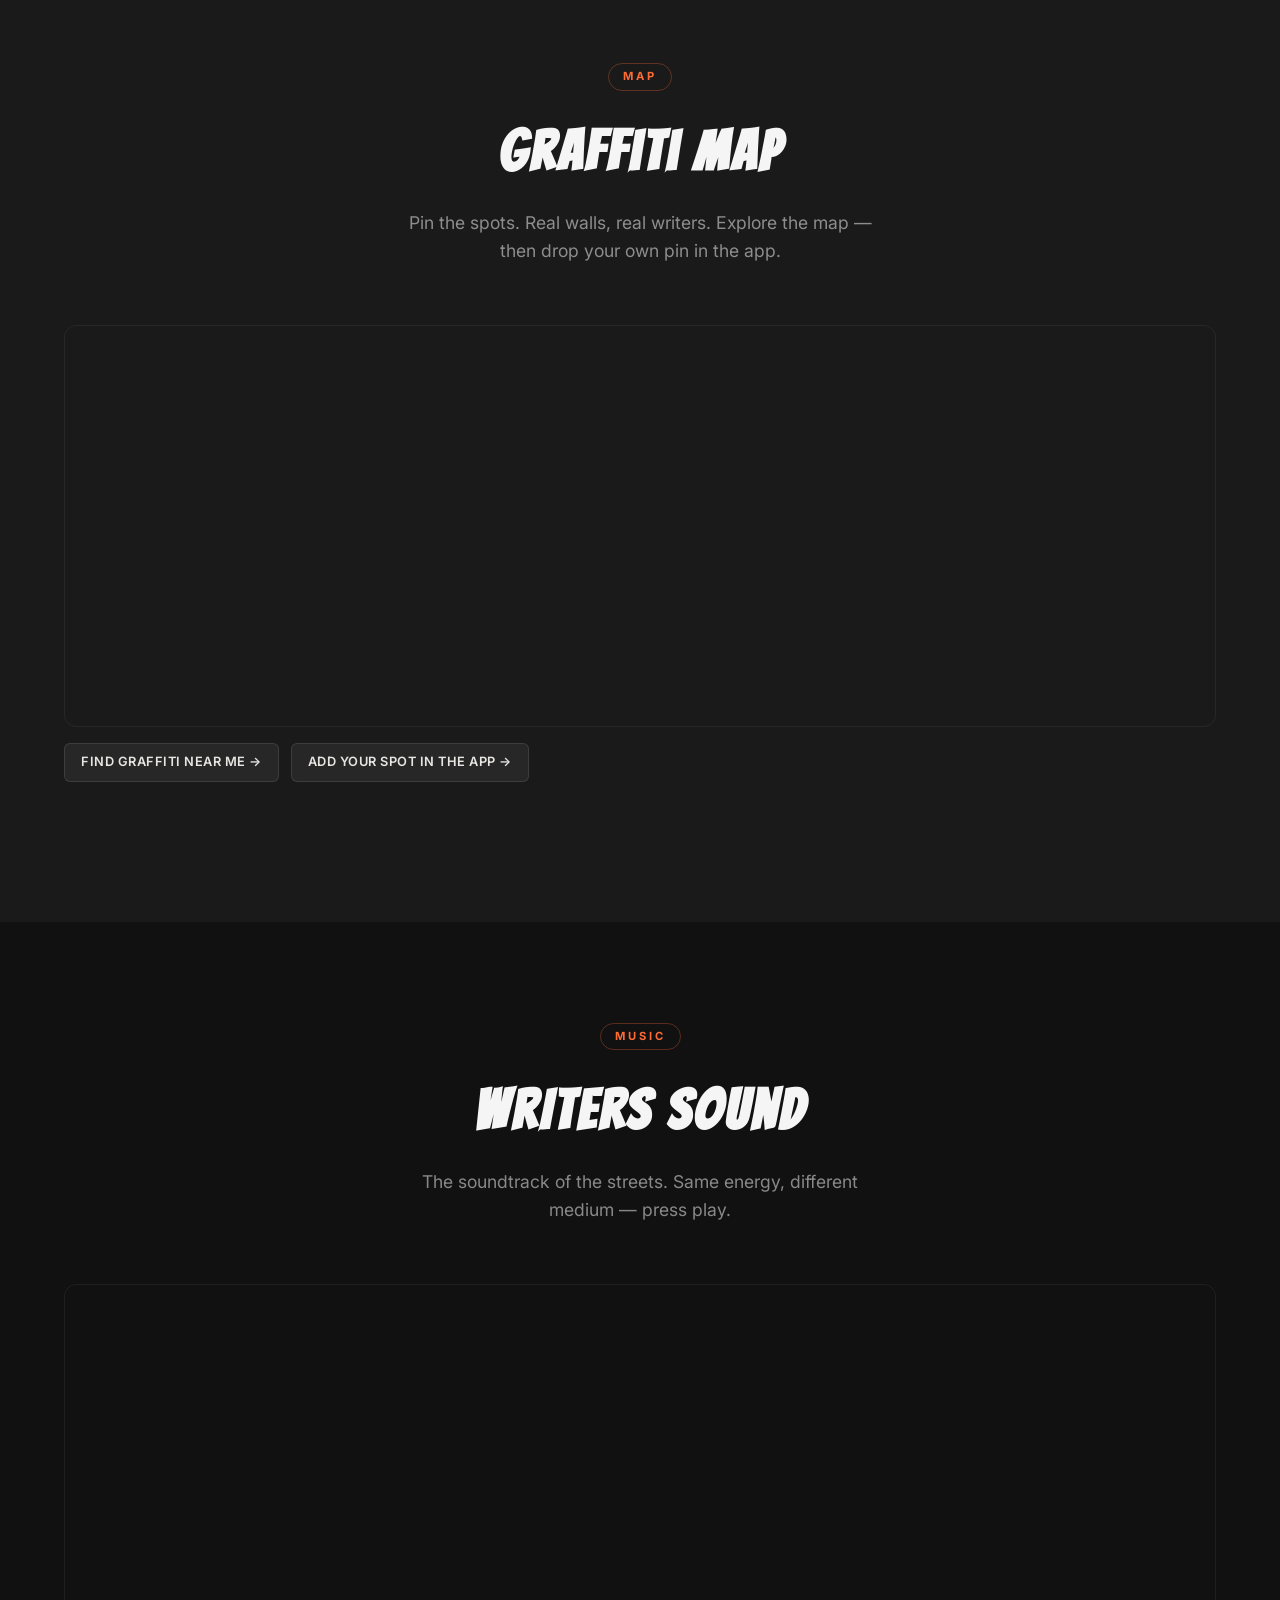
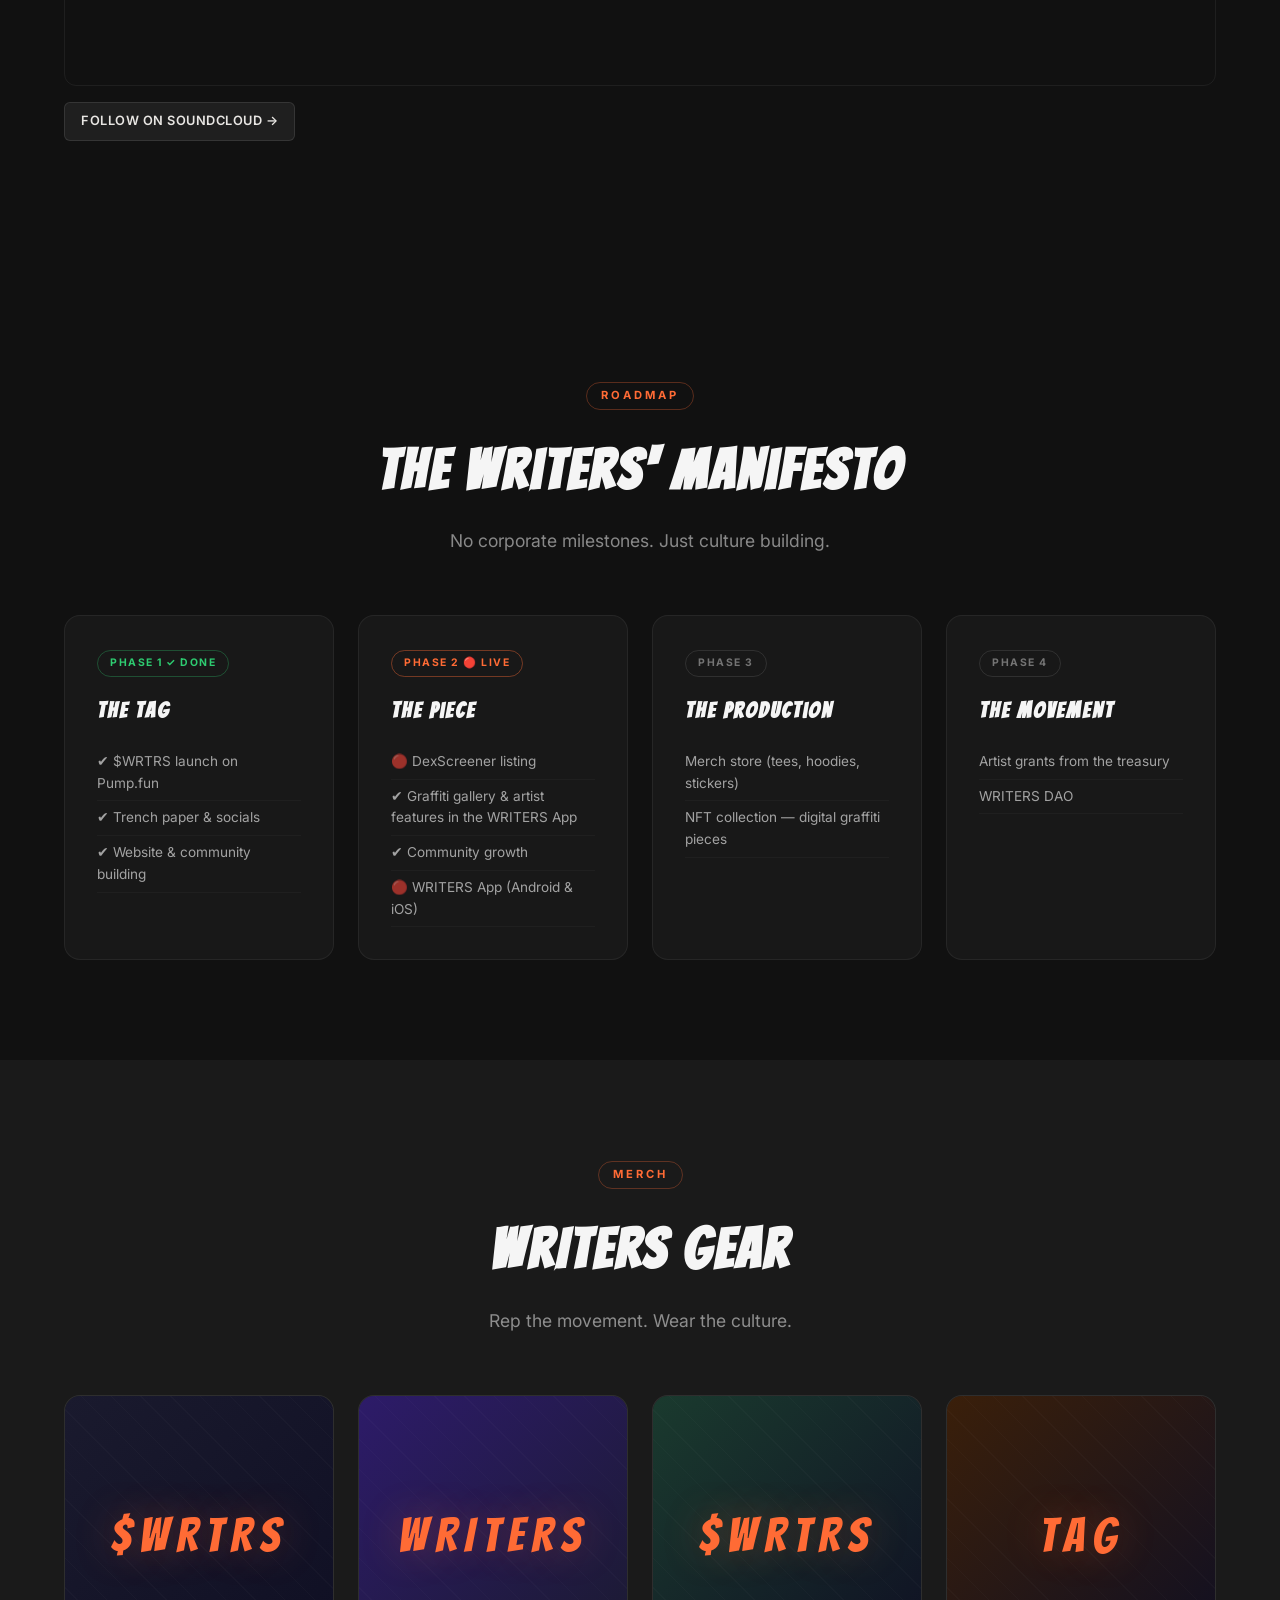
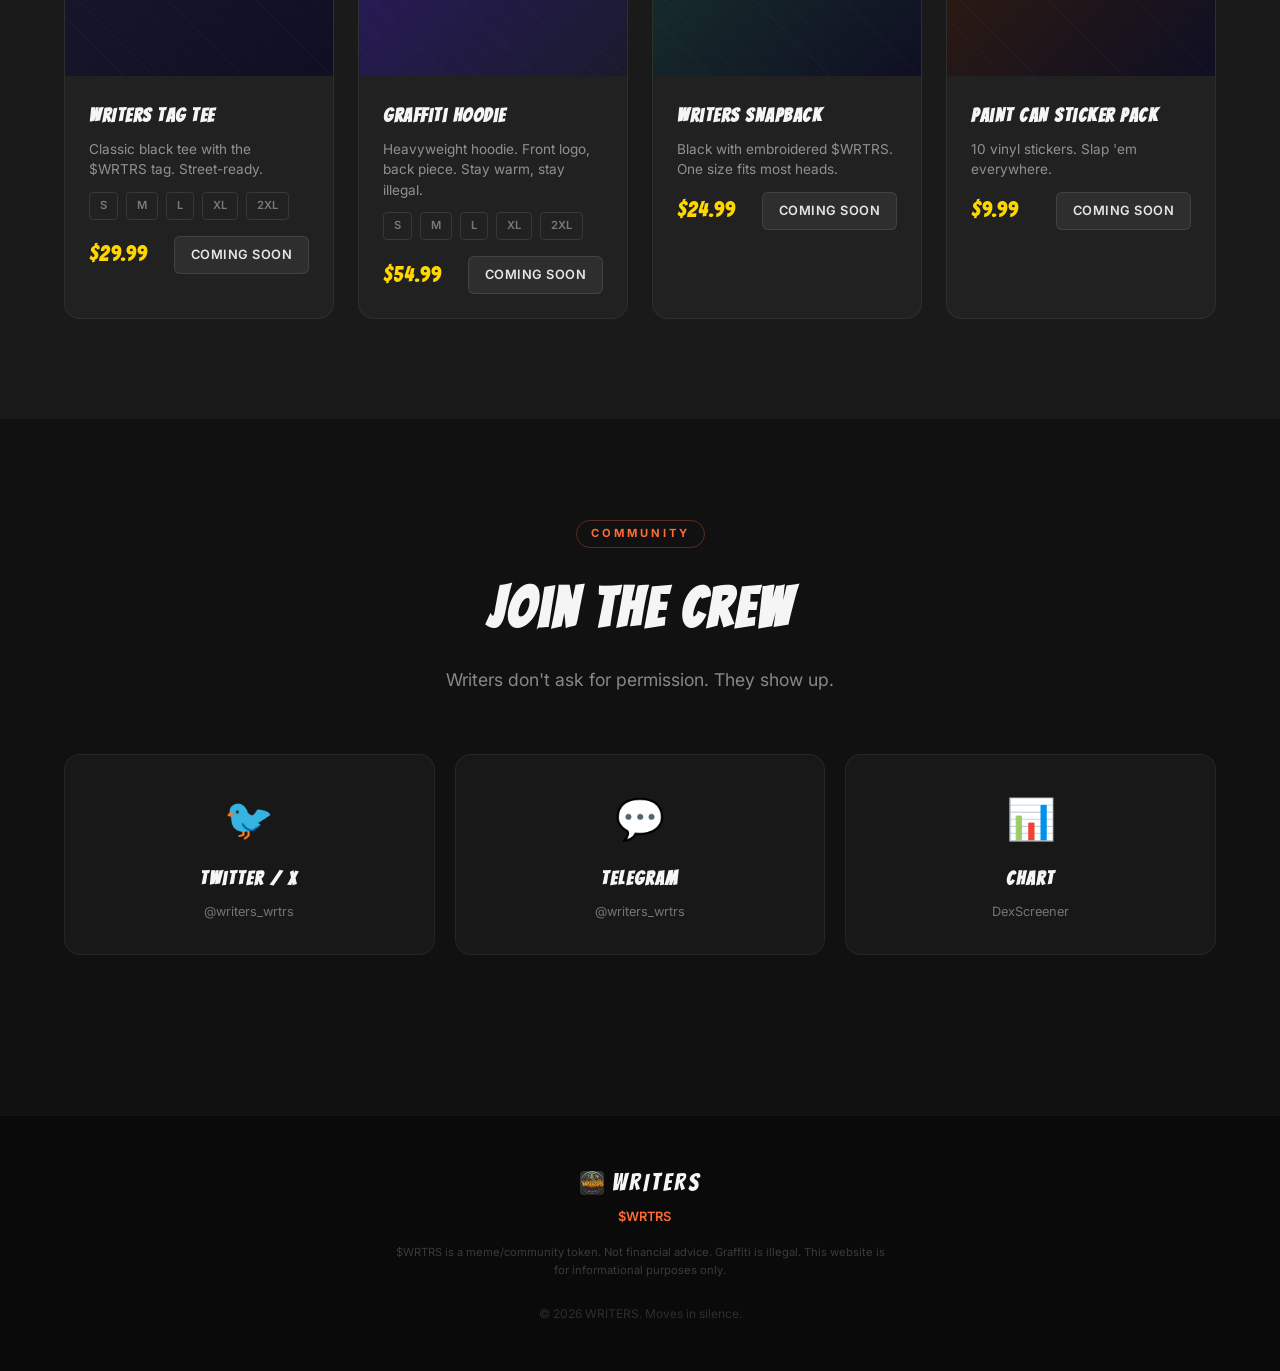
==== commit 40b2ce42: "map: point graffiti map copy + CTA to the app" ====
--- a/index.html
+++ b/index.html
@@ -221,7 +221,7 @@
         <div class="section-header">
           <span class="tag">Map</span>
           <h2>Graffiti Map</h2>
-          <p class="section-sub">Pin the spots. Real walls, real writers. Drop a location where the art lives.</p>
+          <p class="section-sub">Pin the spots. Real walls, real writers. Explore the map — then drop your own pin in the app.</p>
         </div>
         <div class="map-embed">
           <iframe 
@@ -233,6 +233,7 @@
         </div>
         <div class="map-actions">
           <a href="#" class="btn-sm" id="graffitiNearMe">Find Graffiti Near Me →</a>
+          <a href="/writersapp/" class="btn-sm">Add your spot in the app →</a>
         </div>
       </div>
     </div>
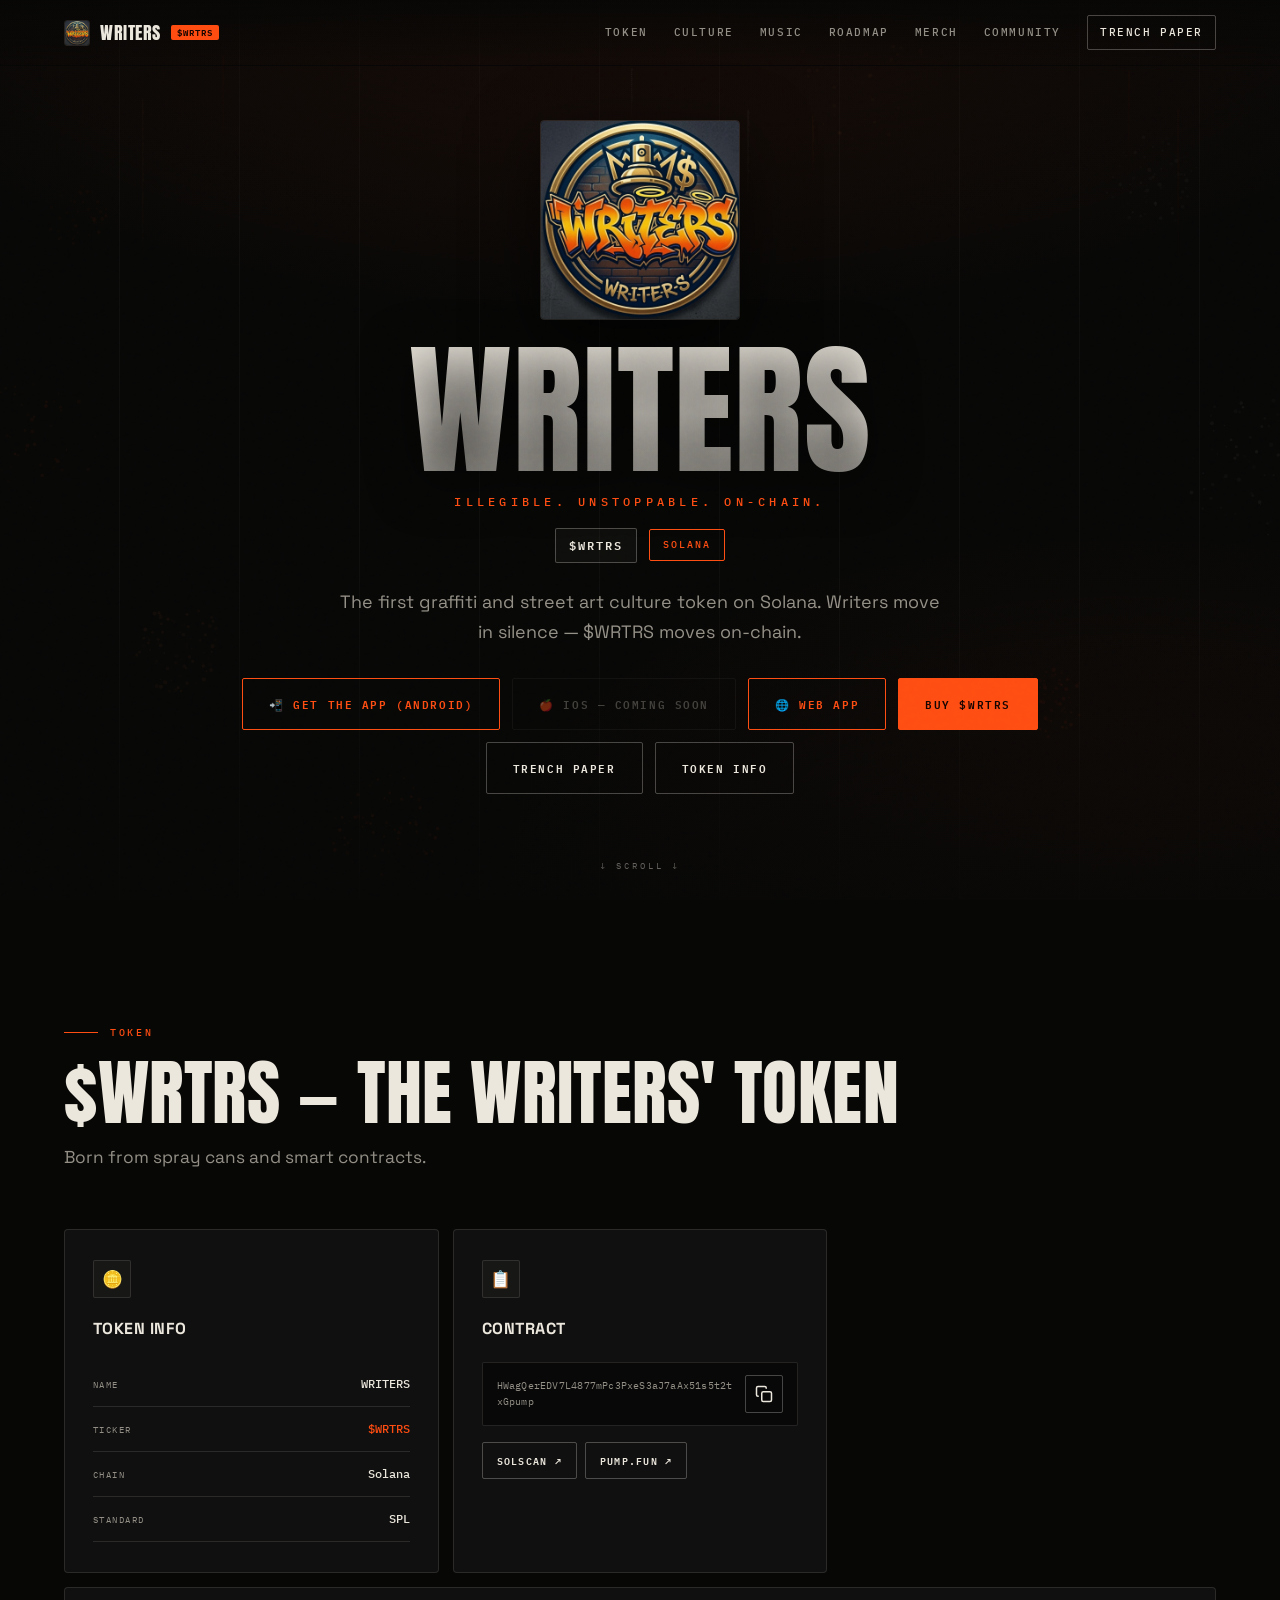
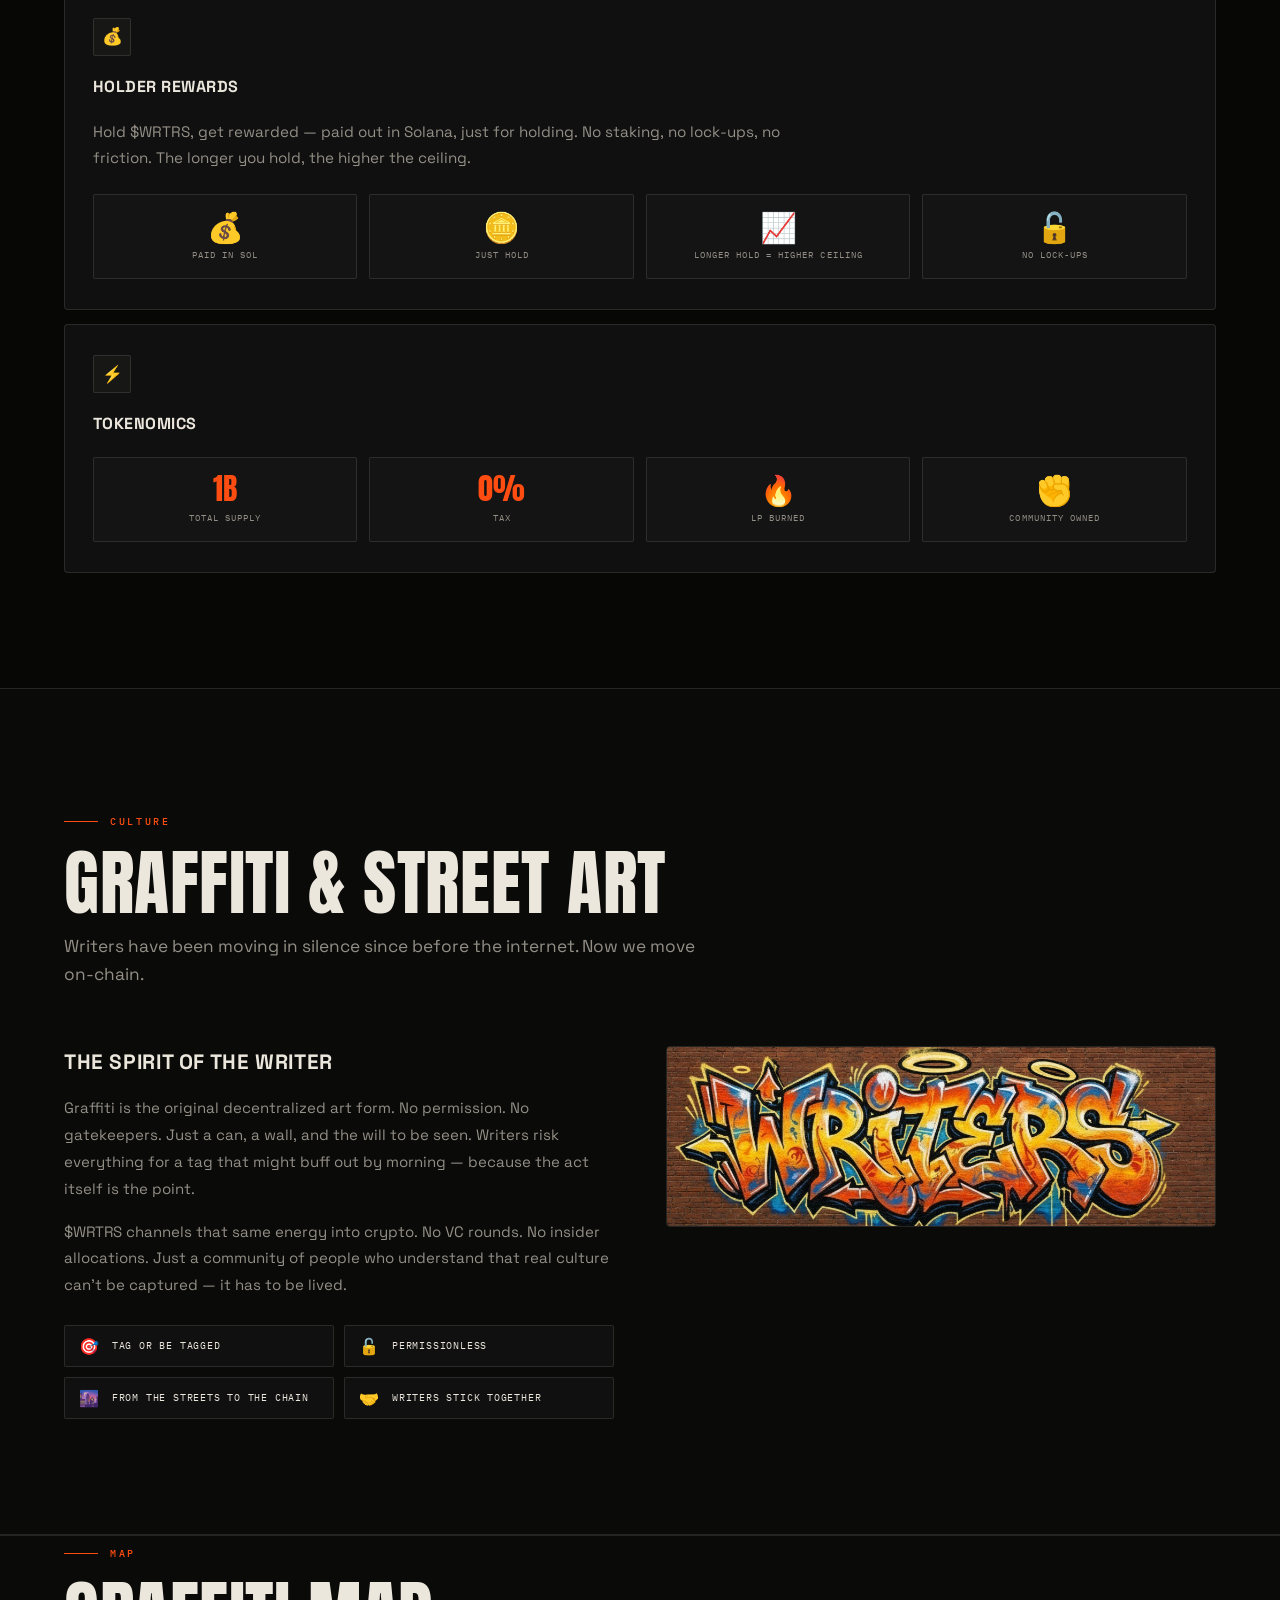
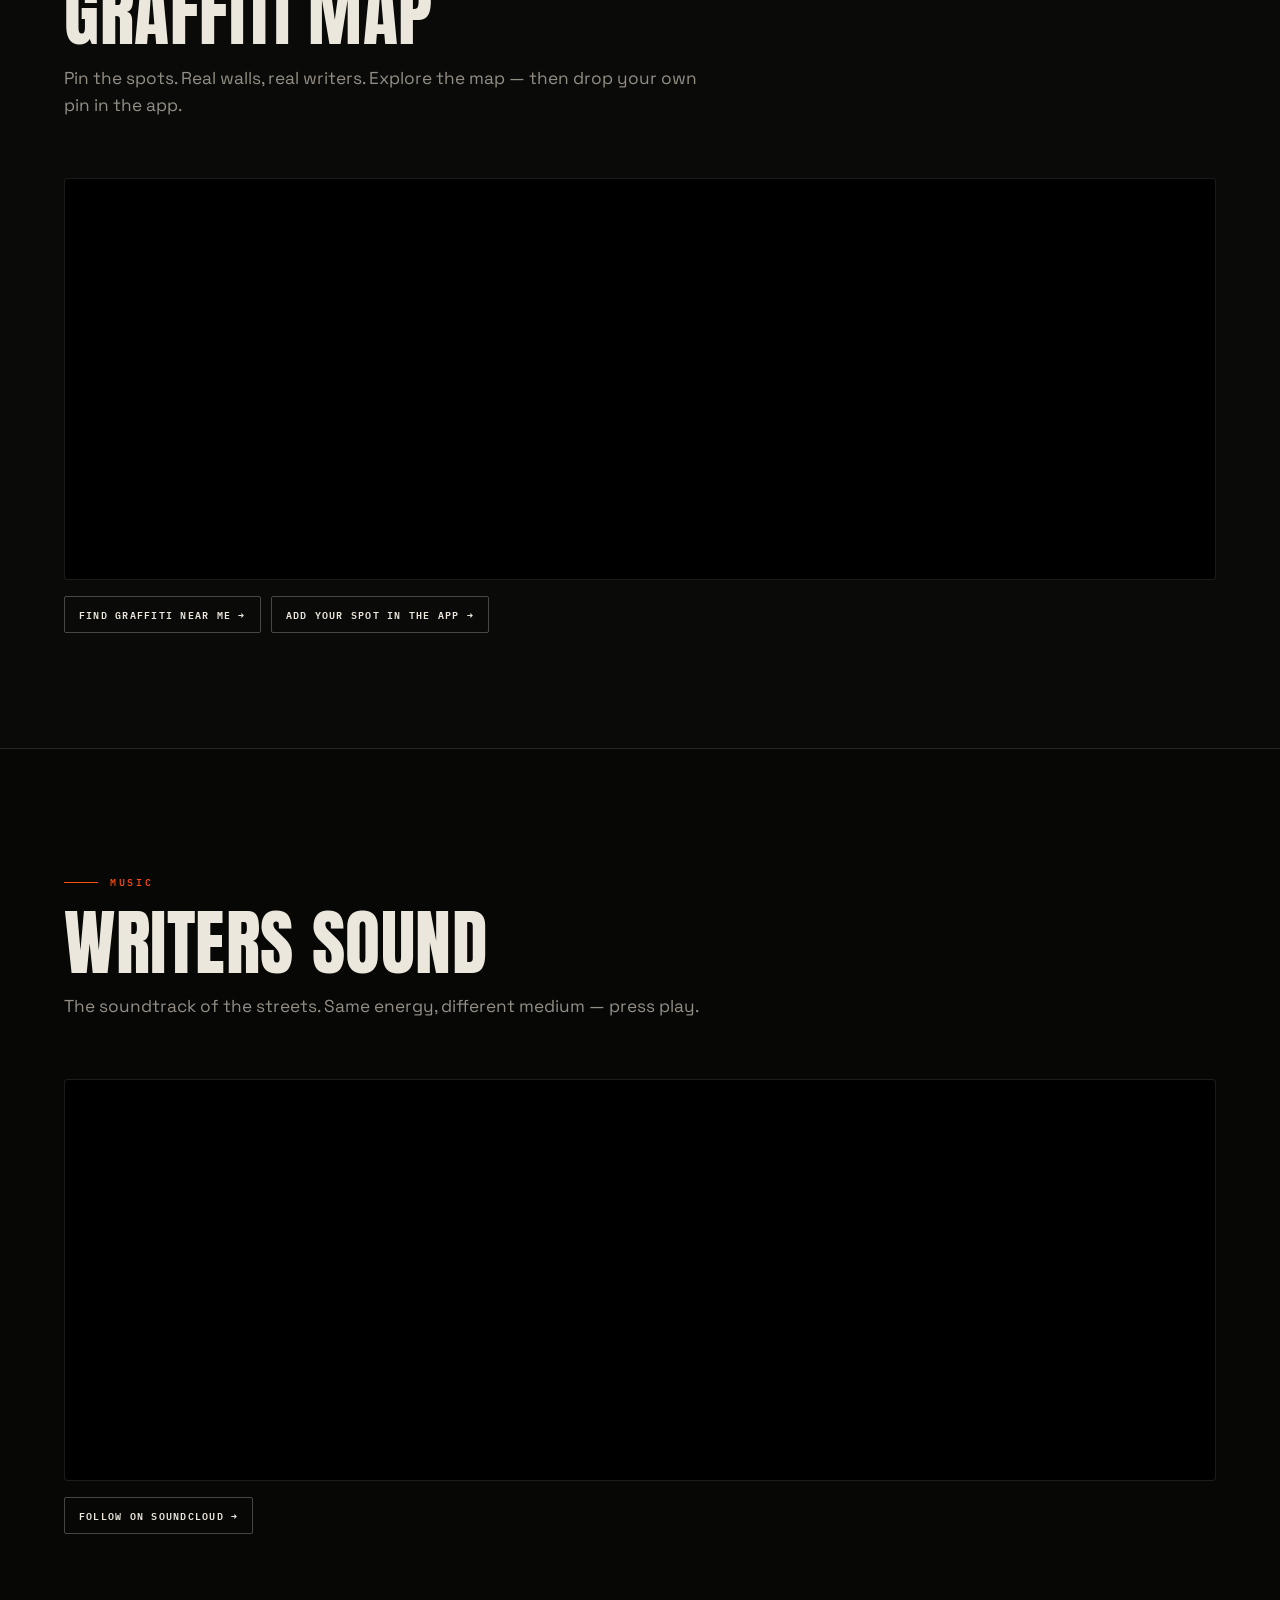
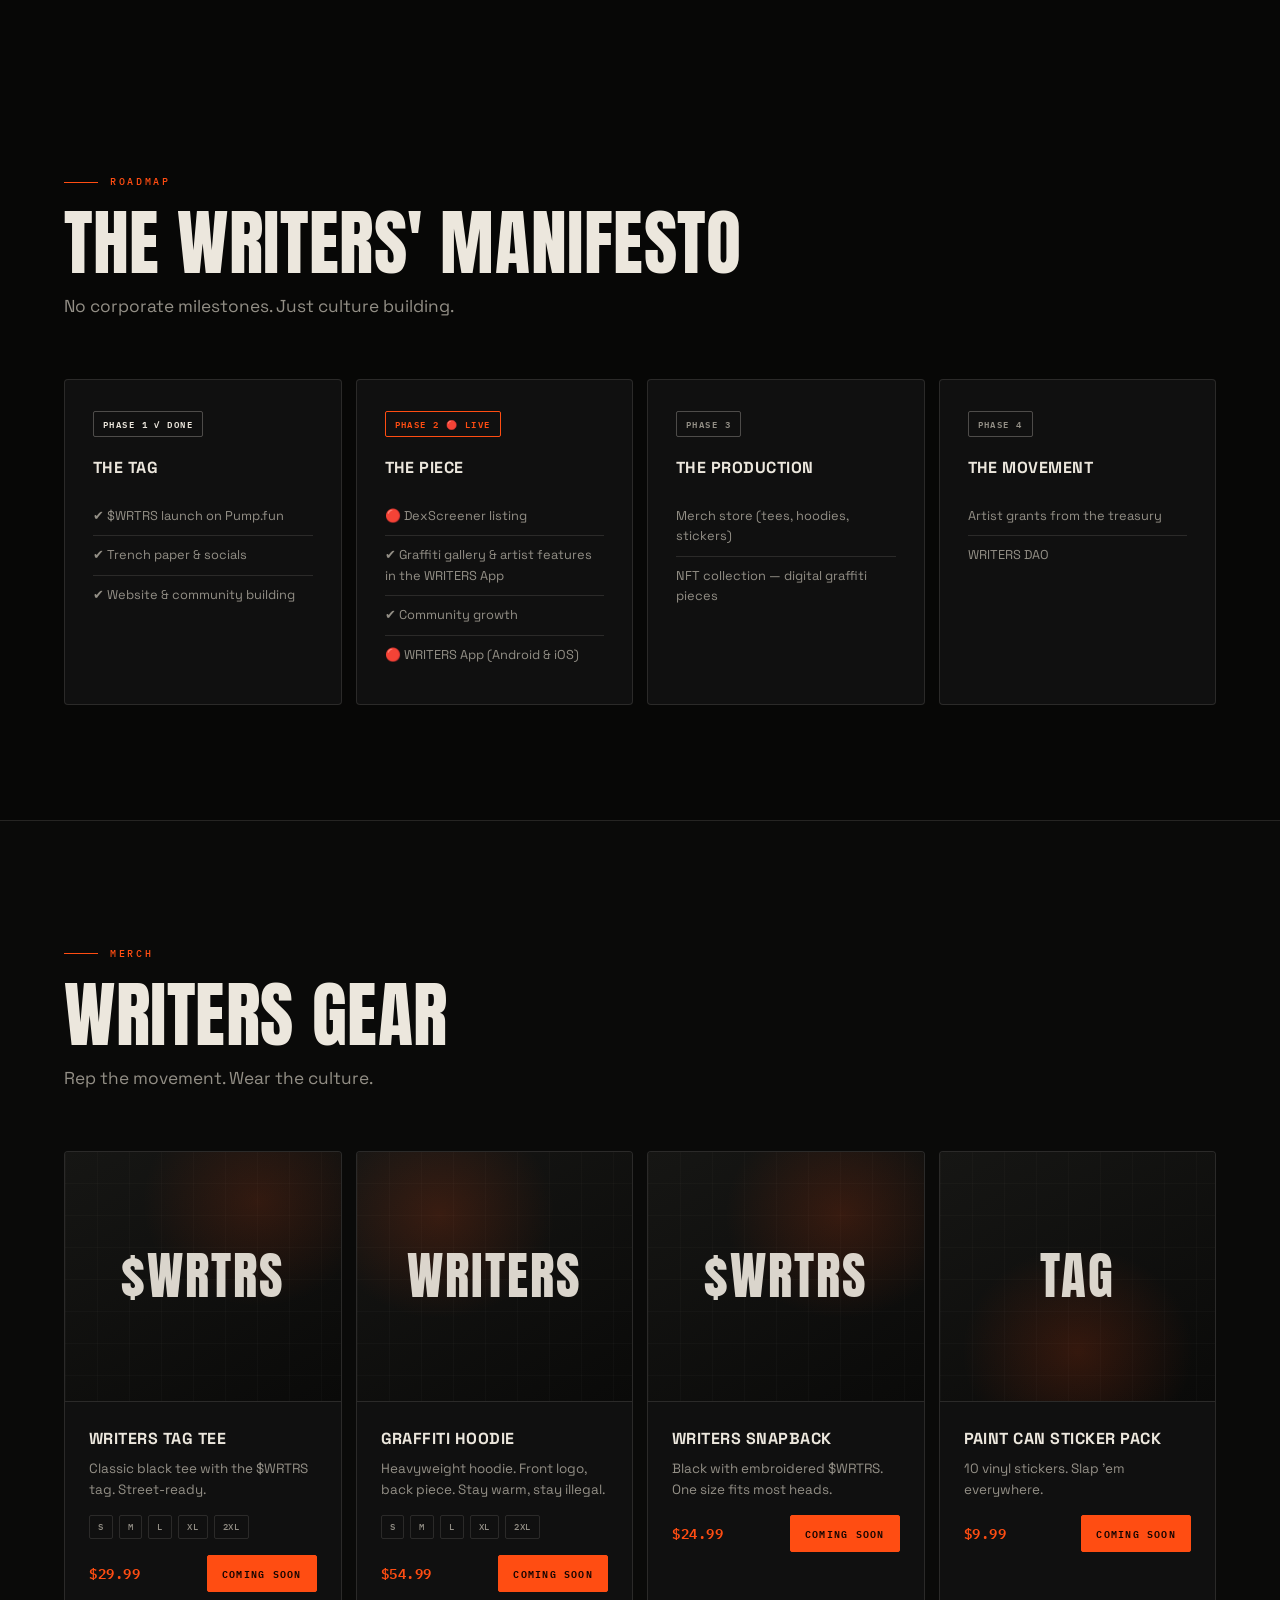
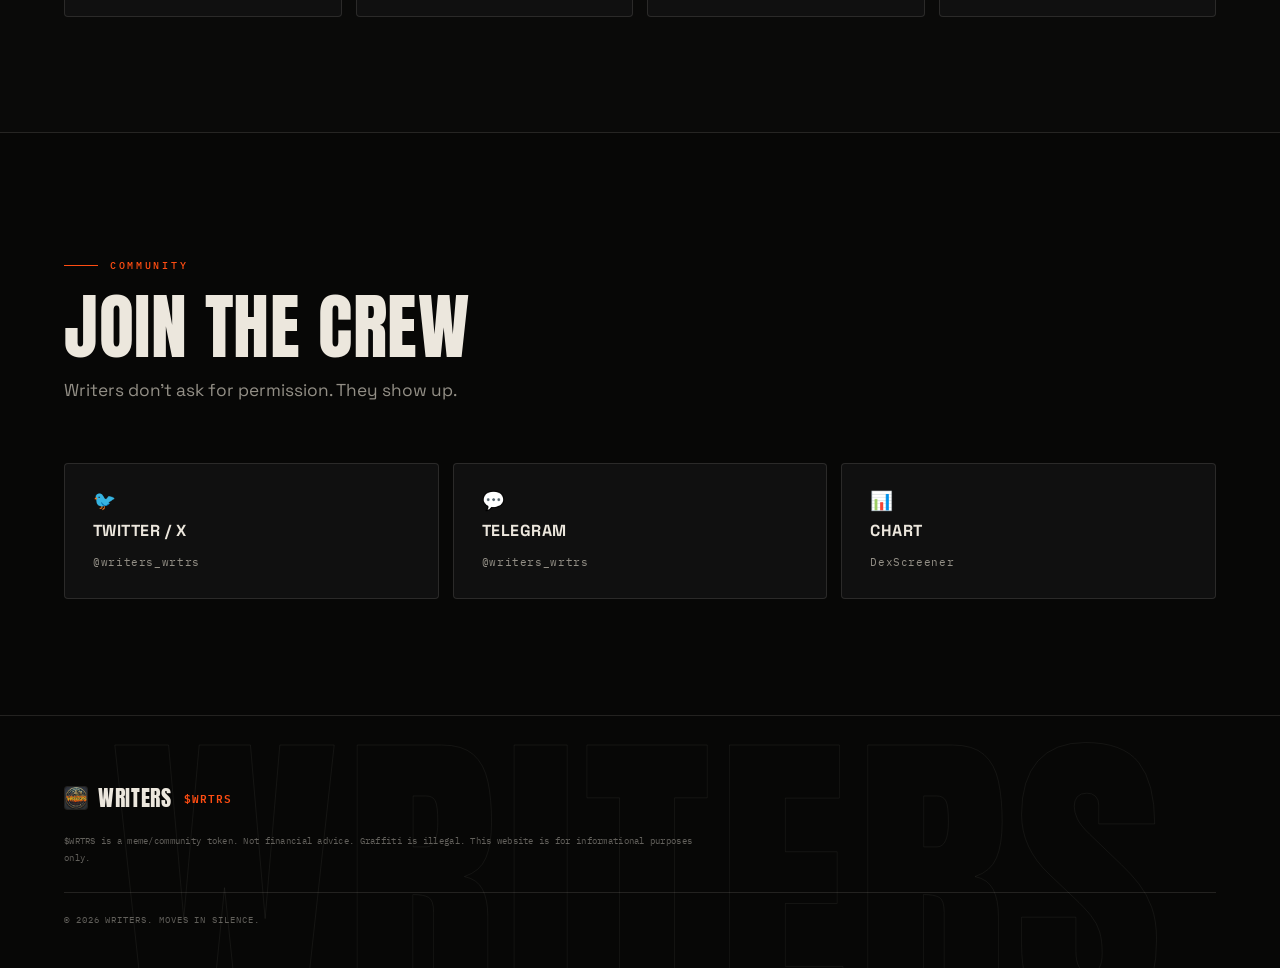
==== commit 0ca2c3c2: "redesign(theme): art-directed dark/acid pass on index New dedicated stylesheet css/theme.css (Anton " ====
--- a/index.html
+++ b/index.html
@@ -4,14 +4,19 @@
   <meta charset="UTF-8" />
   <meta name="viewport" content="width=device-width, initial-scale=1.0" />
   <title>WRITERS — $WRTRS</title>
+  <meta name="description" content="The first graffiti and street art culture token on Solana. Writers move in silence — $WRTRS moves on-chain." />
+  <meta name="theme-color" content="#070706" />
   <link rel="icon" type="image/jpeg" href="assets/writers-icon.jpg" />
   <link rel="apple-touch-icon" href="assets/writers-icon.jpg" />
-  <link rel="stylesheet" href="css/style.css" />
-  <link rel="stylesheet" href="css/extras.css" />
   <link rel="preconnect" href="https://fonts.googleapis.com" />
-  <link href="https://fonts.googleapis.com/css2?family=Bangers&family=Inter:wght@400;600;700;800;900&family=Rubik+Spray+Paint&display=swap" rel="stylesheet" />
+  <link rel="preconnect" href="https://fonts.gstatic.com" crossorigin />
+  <link href="https://fonts.googleapis.com/css2?family=Anton&family=IBM+Plex+Mono:wght@400;500;600&family=Space+Grotesk:wght@400;500;700&display=swap" rel="stylesheet" />
+  <link rel="stylesheet" href="css/theme.css" />
+  <script>document.documentElement.classList.add('js');window.addEventListener('load',function(){setTimeout(function(){if(!window.__writersReady)document.documentElement.classList.remove('js');},1500);});</script>
 </head>
 <body>
+  <div class="grain" aria-hidden="true"></div>
+
   <!-- 🌟 NAVIGATION -->
   <nav class="navbar" id="navbar">
     <div class="nav-container">
@@ -69,7 +74,7 @@
   <!-- 🪙 TOKEN SECTION -->
   <section class="section section-dark" id="token">
     <div class="container">
-      <div class="section-header">
+      <div class="section-header" data-reveal>
         <span class="tag">Token</span>
         <h2>$WRTRS — The Writers' Token</h2>
         <p class="section-sub">Born from spray cans and smart contracts.</p>
@@ -81,7 +86,7 @@
       </div>
 
       <div class="token-grid">
-        <div class="token-card">
+        <div class="token-card" data-reveal>
           <div class="token-card-icon">🪙</div>
           <h3>Token Info</h3>
           <div class="token-info-row">
@@ -102,7 +107,7 @@
           </div>
         </div>
 
-        <div class="token-card">
+        <div class="token-card" data-reveal style="--rd:80ms">
           <div class="token-card-icon">📋</div>
           <h3>Contract</h3>
           <div class="ca-wrapper">
@@ -117,7 +122,7 @@
           </div>
         </div>
 
-        <div class="token-card token-card-wide">
+        <div class="token-card token-card-wide" data-reveal style="--rd:160ms">
           <div class="token-card-icon">💰</div>
           <h3>Holder Rewards</h3>
           <p class="token-card-desc">Hold $WRTRS, get rewarded — paid out in Solana, just for holding. No staking, no lock-ups, no friction. The longer you hold, the higher the ceiling.</p>
@@ -141,7 +146,7 @@
           </div>
         </div>
 
-        <div class="token-card token-card-wide">
+        <div class="token-card token-card-wide" data-reveal style="--rd:240ms">
           <div class="token-card-icon">⚡</div>
           <h3>Tokenomics</h3>
           <div class="tokenomics-grid">
@@ -170,14 +175,14 @@
   <!-- 🎨 CULTURE / GRAFFITI SECTION -->
   <section class="section section-light" id="culture">
     <div class="container">
-      <div class="section-header">
+      <div class="section-header" data-reveal>
         <span class="tag">Culture</span>
         <h2>Graffiti &amp; Street Art</h2>
         <p class="section-sub">Writers have been moving in silence since before the internet. Now we move on-chain.</p>
       </div>
 
       <div class="culture-content">
-        <div class="culture-text">
+        <div class="culture-text" data-reveal>
           <h3>The Spirit of the Writer</h3>
           <p>Graffiti is the original decentralized art form. No permission. No gatekeepers. Just a can, a wall, and the will to be seen. Writers risk everything for a tag that might buff out by morning — because the act itself is the point.</p>
           <p>$WRTRS channels that same energy into crypto. No VC rounds. No insider allocations. Just a community of people who understand that real culture can't be captured — it has to be lived.</p>
@@ -200,7 +205,7 @@
             </div>
           </div>
         </div>
-        <div class="culture-gallery">
+        <div class="culture-gallery" data-reveal style="--rd:120ms">
           <div class="gallery-grid">
             <div class="gallery-item gallery-item-main">
               <img src="writers-art.jpg" alt="Writers Street Art" />
@@ -218,12 +223,12 @@
   <section class="section section-light" style="padding-top: 0;">
     <div class="container">
       <div class="map-section">
-        <div class="section-header">
+        <div class="section-header" data-reveal>
           <span class="tag">Map</span>
           <h2>Graffiti Map</h2>
           <p class="section-sub">Pin the spots. Real walls, real writers. Explore the map — then drop your own pin in the app.</p>
         </div>
-        <div class="map-embed">
+        <div class="map-embed" data-reveal>
           <iframe 
             src="https://www.google.com/maps/embed?pb=!1m18!1m12!1m3!1d193595.91477084472!2d-74.11976342288286!3d40.69740344225746!2m3!1f0!2f0!3f0!3m2!1i1024!2i768!4f13.1!3m3!1m2!1s0x89c24fa5d33f083b%3A0xc80b8f06e177fe62!2sNew+York%2C+NY!5e0!3m2!1sen!2sus!4v1"
             loading="lazy"
@@ -231,7 +236,7 @@
             title="Graffiti Map">
           </iframe>
         </div>
-        <div class="map-actions">
+        <div class="map-actions" data-reveal style="--rd:100ms">
           <a href="#" class="btn-sm" id="graffitiNearMe">Find Graffiti Near Me →</a>
           <a href="/writersapp/" class="btn-sm">Add your spot in the app →</a>
         </div>
@@ -243,12 +248,12 @@
   <section class="section section-dark" id="music">
     <div class="container">
       <div class="map-section">
-        <div class="section-header">
+        <div class="section-header" data-reveal>
           <span class="tag">Music</span>
           <h2>WRITERS Sound</h2>
           <p class="section-sub">The soundtrack of the streets. Same energy, different medium — press play.</p>
         </div>
-        <div class="map-embed">
+        <div class="map-embed" data-reveal>
           <iframe
             width="100%"
             height="450"
@@ -260,7 +265,7 @@
             title="WRITERS on SoundCloud">
           </iframe>
         </div>
-        <div class="map-actions">
+        <div class="map-actions" data-reveal style="--rd:100ms">
           <a href="https://soundcloud.com/writers-286799531" target="_blank" rel="noopener" class="btn-sm">Follow on SoundCloud →</a>
         </div>
       </div>
@@ -271,14 +276,14 @@
   <!-- 🗺️ ROADMAP -->
   <section class="section section-dark" id="roadmap">
     <div class="container">
-      <div class="section-header">
+      <div class="section-header" data-reveal>
         <span class="tag">Roadmap</span>
         <h2>The Writers' Manifesto</h2>
         <p class="section-sub">No corporate milestones. Just culture building.</p>
       </div>
 
       <div class="roadmap">
-        <div class="roadmap-phase">
+        <div class="roadmap-phase" data-reveal>
           <div class="phase-badge phase-done">Phase 1 ✓ DONE</div>
           <h3>The Tag</h3>
           <ul>
@@ -287,7 +292,7 @@
             <li>✔ Website &amp; community building</li>
           </ul>
         </div>
-        <div class="roadmap-phase">
+        <div class="roadmap-phase" data-reveal style="--rd:80ms">
           <div class="phase-badge phase-live">Phase 2 🔴 LIVE</div>
           <h3>The Piece</h3>
           <ul>
@@ -297,7 +302,7 @@
             <li>🔴 WRITERS App (Android &amp; iOS)</li>
           </ul>
         </div>
-        <div class="roadmap-phase">
+        <div class="roadmap-phase" data-reveal style="--rd:160ms">
           <div class="phase-badge">PHASE 3</div>
           <h3>The Production</h3>
           <ul>
@@ -305,7 +310,7 @@
             <li>NFT collection — digital graffiti pieces</li>
           </ul>
         </div>
-        <div class="roadmap-phase">
+        <div class="roadmap-phase" data-reveal style="--rd:240ms">
           <div class="phase-badge">PHASE 4</div>
           <h3>The Movement</h3>
           <ul>
@@ -320,14 +325,14 @@
   <!-- 👕 MERCH SECTION -->
   <section class="section section-light" id="merch">
     <div class="container">
-      <div class="section-header">
+      <div class="section-header" data-reveal>
         <span class="tag">Merch</span>
         <h2>WRITERS Gear</h2>
         <p class="section-sub">Rep the movement. Wear the culture.</p>
       </div>
 
       <div class="merch-grid">
-        <div class="merch-card">
+        <div class="merch-card" data-reveal>
           <div class="merch-image merch-image-placeholder">
             <div class="merch-art-bg">
               <span class="merch-preview-text">$WRTRS</span>
@@ -346,7 +351,7 @@
           </div>
         </div>
 
-        <div class="merch-card">
+        <div class="merch-card" data-reveal style="--rd:80ms">
           <div class="merch-image merch-image-placeholder">
             <div class="merch-art-bg merch-purple">
               <span class="merch-preview-text">WRITERS</span>
@@ -365,7 +370,7 @@
           </div>
         </div>
 
-        <div class="merch-card">
+        <div class="merch-card" data-reveal style="--rd:160ms">
           <div class="merch-image merch-image-placeholder">
             <div class="merch-art-bg merch-green">
               <span class="merch-preview-text">$WRTRS</span>
@@ -381,7 +386,7 @@
           </div>
         </div>
 
-        <div class="merch-card">
+        <div class="merch-card" data-reveal style="--rd:240ms">
           <div class="merch-image merch-image-placeholder">
             <div class="merch-art-bg merch-orange">
               <span class="merch-preview-text">TAG</span>
@@ -403,24 +408,24 @@
   <!-- 🤝 COMMUNITY -->
   <section class="section section-dark" id="community">
     <div class="container">
-      <div class="section-header">
+      <div class="section-header" data-reveal>
         <span class="tag">Community</span>
         <h2>Join the Crew</h2>
         <p class="section-sub">Writers don't ask for permission. They show up.</p>
       </div>
 
       <div class="community-grid">
-        <a href="https://x.com/writers_wrtrs" target="_blank" class="community-card">
+        <a href="https://x.com/writers_wrtrs" target="_blank" class="community-card" data-reveal>
           <div class="community-icon">🐦</div>
           <h3>Twitter / X</h3>
           <p>@writers_wrtrs</p>
         </a>
-        <a href="https://t.me/writers_wrtrs" target="_blank" class="community-card">
+        <a href="https://t.me/writers_wrtrs" target="_blank" class="community-card" data-reveal style="--rd:80ms">
           <div class="community-icon">💬</div>
           <h3>Telegram</h3>
           <p>@writers_wrtrs</p>
         </a>
-        <a href="https://dexscreener.com/solana/daebxjq7ckypzneqdomgjnugxvuhn6cauo3tgwt1upsf" target="_blank" rel="noopener" class="community-card">
+        <a href="https://dexscreener.com/solana/daebxjq7ckypzneqdomgjnugxvuhn6cauo3tgwt1upsf" target="_blank" rel="noopener" class="community-card" data-reveal style="--rd:160ms">
           <div class="community-icon">📊</div>
           <h3>Chart</h3>
           <p>DexScreener</p>
@@ -433,7 +438,7 @@
   <!-- 🦶 FOOTER -->
   <footer class="footer">
     <div class="container">
-      <div class="footer-content">
+      <div class="footer-content" data-reveal>
         <div class="footer-brand">
           <span class="footer-logo"><img src="assets/writers-icon.jpg" alt="WRITERS" class="footer-icon" /> WRITERS</span>
           <span class="footer-ticker">$WRTRS</span>
--- a/css/theme.css
+++ b/css/theme.css
@@ -0,0 +1,410 @@
+/* ==========================================================================
+   WRITERS — $WRTRS
+   Theme pass: art-directed redesign (index.html)
+   Near-black base · one acid accent · Anton display · IBM Plex Mono data
+   ========================================================================== */
+
+/* ---------- Design tokens ---------- */
+:root{
+  --bg:#070706;
+  --bg-2:#0a0a09;
+  --panel:#101010;
+  --panel-2:#151514;
+  --bone:#ece7dd;
+  --muted:#938f86;
+  --muted-2:rgba(236,231,221,.4);
+  --line:rgba(236,231,221,.12);
+  --line-2:rgba(236,231,221,.28);
+  --acid:#ff4d12;
+  --acid-2:#ff7a3d;
+  --acid-ink:#140400;
+  --acid-dim:rgba(255,77,18,.14);
+  --font-display:'Anton',Impact,'Arial Narrow',sans-serif;
+  --font-mono:'IBM Plex Mono',ui-monospace,'Courier New',monospace;
+  --font-body:'Space Grotesk','Helvetica Neue',Arial,sans-serif;
+  --max:1240px;
+  --nav-h:66px;
+  --r:4px;
+  --ease:cubic-bezier(.22,.61,.36,1);
+}
+
+*,*::before,*::after{box-sizing:border-box;}
+html{scroll-behavior:smooth;-webkit-text-size-adjust:100%;}
+body{
+  margin:0;
+  font-family:var(--font-body);
+  background:var(--bg);
+  color:var(--bone);
+  line-height:1.6;
+  overflow-x:hidden;
+  -webkit-font-smoothing:antialiased;
+  -moz-osx-font-smoothing:grayscale;
+}
+img{max-width:100%;height:auto;display:block;}
+a{color:inherit;text-decoration:none;transition:color .25s var(--ease);}
+a:hover{color:var(--acid);}
+button{font:inherit;}
+h1,h2,h3,h4,p,figure{margin:0;}
+ul{margin:0;padding:0;list-style:none;}
+::selection{background:var(--acid);color:var(--acid-ink);}
+:focus-visible{outline:2px solid var(--acid);outline-offset:3px;}
+.container{max-width:var(--max);margin:0 auto;padding:0 clamp(18px,4.4vw,44px);}
+
+/* ---------- Film grain ---------- */
+.grain{
+  position:fixed;inset:0;z-index:60;pointer-events:none;opacity:.055;
+  mix-blend-mode:overlay;
+  background-image:url("data:image/svg+xml,%3Csvg xmlns='http://www.w3.org/2000/svg' viewBox='0 0 200 200'%3E%3Cfilter id='n'%3E%3CfeTurbulence type='fractalNoise' baseFrequency='.8' numOctaves='3' stitchTiles='stitch'/%3E%3C/filter%3E%3Crect width='100%25' height='100%25' filter='url(%23n)'/%3E%3C/svg%3E");
+}
+
+/* ---------- Navigation ---------- */
+.navbar{
+  position:fixed;top:0;left:0;width:100%;height:var(--nav-h);z-index:1000;
+  background:linear-gradient(180deg,rgba(7,7,6,.85),rgba(7,7,6,0));
+  border-bottom:1px solid transparent;
+  transition:height .35s var(--ease),background .35s var(--ease),border-color .35s var(--ease),backdrop-filter .35s var(--ease);
+}
+.navbar.scrolled{
+  height:58px;background:rgba(7,7,6,.86);
+  -webkit-backdrop-filter:blur(14px);backdrop-filter:blur(14px);
+  border-bottom-color:var(--line);
+}
+.nav-container{max-width:var(--max);margin:0 auto;height:100%;padding:0 clamp(18px,4.4vw,44px);display:flex;align-items:center;justify-content:space-between;gap:18px;}
+.nav-logo{display:flex;align-items:center;gap:10px;}
+.nav-logo-icon{height:26px;width:26px;border-radius:3px;object-fit:cover;border:1px solid var(--line);}
+.nav-logo-text{font-family:var(--font-display);font-size:1.15rem;letter-spacing:.03em;text-transform:uppercase;line-height:1;}
+.nav-logo-ticker{font-family:var(--font-mono);font-size:.56rem;font-weight:600;letter-spacing:.12em;background:var(--acid);color:var(--acid-ink);border-radius:2px;padding:3px 6px;line-height:1;}
+.nav-links{display:flex;align-items:center;gap:26px;}
+.nav-link{font-family:var(--font-mono);font-size:.66rem;font-weight:500;letter-spacing:.15em;text-transform:uppercase;color:var(--muted);position:relative;padding:4px 0;}
+.nav-link::after{content:"";position:absolute;left:0;bottom:-2px;width:0;height:1px;background:var(--acid);transition:width .3s var(--ease);}
+.nav-link:hover{color:var(--acid);}
+.nav-link:hover::after{width:100%;}
+.trench-link{border:1px solid var(--line-2);border-radius:2px;padding:8px 12px;color:var(--bone);}
+.trench-link::after{display:none;}
+.trench-link:hover{border-color:var(--acid);color:var(--acid);background:var(--acid-dim);}
+.nav-toggle{display:none;background:none;border:1px solid var(--line-2);border-radius:2px;cursor:pointer;flex-direction:column;gap:5px;padding:9px 8px;}
+.nav-toggle span{display:block;width:20px;height:1.5px;background:var(--bone);transition:.3s var(--ease);}
+
+/* ---------- Hero ---------- */
+.hero{
+  position:relative;min-height:100svh;display:flex;align-items:center;justify-content:center;
+  padding:calc(var(--nav-h) + 40px) clamp(18px,5vw,44px) 92px;overflow:hidden;
+  background:
+    radial-gradient(120% 78% at 50% -10%,rgba(255,77,18,.12),transparent 58%),
+    radial-gradient(80% 60% at 88% 96%,rgba(255,77,18,.07),transparent 62%),
+    var(--bg);
+}
+.hero-overlay{
+  position:absolute;inset:0;pointer-events:none;
+  background:
+    linear-gradient(180deg,rgba(7,7,6,.55),transparent 26%,transparent 62%,rgba(7,7,6,.9) 100%),
+    repeating-linear-gradient(90deg,transparent 0 119px,rgba(236,231,221,.03) 119px 120px);
+}
+.graffiti-layer{position:absolute;inset:0;overflow:hidden;pointer-events:none;opacity:.55;
+  -webkit-mask-image:radial-gradient(120% 85% at 50% 58%,#000 42%,transparent 82%);
+  mask-image:radial-gradient(120% 85% at 50% 58%,#000 42%,transparent 82%);}
+.graffiti-layer canvas{display:block;width:100%;height:100%;animation:drift 28s ease-in-out infinite;}
+.hero-content{position:relative;z-index:3;text-align:center;max-width:880px;width:100%;}
+.hero-logo{display:flex;justify-content:center;margin-bottom:26px;}
+.hero-logo-img{max-width:200px;border-radius:var(--r);border:1px solid var(--line);box-shadow:0 24px 70px rgba(0,0,0,.65);}
+.hero-title{margin-bottom:16px;}
+.hero-title-main{
+  display:block;font-family:var(--font-display);font-weight:400;text-transform:uppercase;
+  font-size:clamp(3.4rem,12.4vw,9rem);line-height:.9;letter-spacing:.006em;
+  color:transparent;background:linear-gradient(180deg,var(--bone) 52%,rgba(236,231,221,.68));
+  -webkit-background-clip:text;background-clip:text;-webkit-text-fill-color:transparent;
+  text-shadow:0 10px 50px rgba(0,0,0,.6);
+}
+.hero-title-sub{
+  display:block;margin-top:16px;font-family:var(--font-mono);font-weight:500;
+  font-size:clamp(.66rem,1.5vw,.78rem);letter-spacing:.34em;text-transform:uppercase;color:var(--acid);
+}
+.hero-ticker{display:flex;justify-content:center;align-items:center;gap:12px;margin-bottom:24px;flex-wrap:wrap;}
+.ticker-badge{font-family:var(--font-mono);font-size:.76rem;font-weight:600;letter-spacing:.16em;color:var(--bone);border:1px solid var(--line-2);border-radius:2px;padding:7px 13px;background:rgba(236,231,221,.03);}
+.ticker-chain{font-family:var(--font-mono);font-size:.64rem;font-weight:500;letter-spacing:.2em;text-transform:uppercase;color:var(--acid);border:1px solid var(--acid);border-radius:2px;padding:7px 13px;}
+.hero-desc{font-size:clamp(.98rem,1.5vw,1.12rem);line-height:1.65;color:var(--muted);max-width:600px;margin:0 auto 32px;}
+.hero-actions{display:flex;gap:12px;justify-content:center;flex-wrap:wrap;}
+.scroll-hint{position:absolute;left:50%;bottom:26px;transform:translateX(-50%);font-family:var(--font-mono);font-size:.58rem;letter-spacing:.32em;text-transform:uppercase;color:var(--muted-2);animation:bounce 2.4s var(--ease) infinite;}
+
+/* ---------- Buttons ---------- */
+.btn{
+  display:inline-flex;align-items:center;justify-content:center;gap:10px;
+  padding:16px 26px;border-radius:2px;border:1px solid transparent;cursor:pointer;
+  font-family:var(--font-mono);font-size:.7rem;font-weight:600;letter-spacing:.14em;text-transform:uppercase;
+  transition:transform .25s var(--ease),background .25s var(--ease),color .25s var(--ease),border-color .25s var(--ease),box-shadow .25s var(--ease);
+}
+.btn-primary{background:var(--acid);color:var(--acid-ink);border-color:var(--acid);}
+.btn-primary:hover{background:var(--acid-2);border-color:var(--acid-2);color:var(--acid-ink);transform:translateY(-2px);box-shadow:0 14px 36px rgba(255,77,18,.3);}
+.btn-outline{background:transparent;color:var(--bone);border-color:var(--line-2);}
+.btn-outline:hover{border-color:var(--acid);color:var(--acid);background:var(--acid-dim);transform:translateY(-2px);}
+.btn-app{background:transparent;color:var(--acid);border-color:var(--acid);}
+.btn-app:hover{background:var(--acid);color:var(--acid-ink);border-color:var(--acid);transform:translateY(-2px);box-shadow:0 14px 36px rgba(255,77,18,.25);}
+.btn[aria-disabled="true"]{opacity:.42;pointer-events:none;color:var(--muted);border-color:var(--line);}
+.btn-sm{
+  display:inline-flex;align-items:center;gap:6px;padding:10px 14px;border-radius:2px;
+  font-family:var(--font-mono);font-size:.6rem;font-weight:600;letter-spacing:.13em;text-transform:uppercase;
+  background:transparent;color:var(--bone);border:1px solid var(--line-2);
+  transition:background .25s var(--ease),color .25s var(--ease),border-color .25s var(--ease),transform .25s var(--ease);
+}
+.btn-sm:hover{background:var(--acid);color:var(--acid-ink);border-color:var(--acid);transform:translateY(-1px);}
+.btn-sm.btn-primary{background:var(--acid);color:var(--acid-ink);border-color:var(--acid);}
+.btn-sm.btn-primary:hover{background:var(--acid-2);border-color:var(--acid-2);}
+.btn-icon{display:flex;align-items:center;justify-content:center;padding:9px;border-radius:2px;cursor:pointer;background:transparent;color:var(--bone);border:1px solid var(--line-2);transition:.25s var(--ease);}
+.btn-icon:hover{background:var(--acid);color:var(--acid-ink);border-color:var(--acid);}
+
+/* ---------- Sections ---------- */
+.section{padding:clamp(76px,9vw,132px) 0;position:relative;}
+.section-dark{background:var(--bg);}
+.section-light{background:var(--bg-2);}
+.section-light{border-top:1px solid var(--line);border-bottom:1px solid var(--line);}
+.section-header{text-align:left;max-width:900px;margin-bottom:clamp(34px,5vw,58px);}
+.tag{
+  display:inline-flex;align-items:center;gap:12px;margin-bottom:20px;
+  font-family:var(--font-mono);font-size:.6rem;font-weight:500;letter-spacing:.28em;text-transform:uppercase;
+  color:var(--acid);border:0;border-radius:0;padding:0;background:none;
+}
+.tag::before{content:"";width:34px;height:1px;background:var(--acid);display:block;}
+.section-header h2{
+  font-family:var(--font-display);font-weight:400;text-transform:uppercase;
+  font-size:clamp(2.1rem,5.6vw,4.5rem);line-height:.94;letter-spacing:.008em;color:var(--bone);margin-bottom:16px;
+}
+.section-sub{font-size:clamp(.95rem,1.4vw,1.08rem);line-height:1.6;color:var(--muted);max-width:640px;}
+
+/* ---------- Token ---------- */
+.price-embed:empty{display:none;}
+.token-grid{display:grid;grid-template-columns:repeat(auto-fit,minmax(280px,1fr));gap:14px;}
+.token-card{
+  position:relative;overflow:hidden;background:var(--panel);border:1px solid var(--line);
+  border-radius:var(--r);padding:30px 28px;
+  transition:border-color .3s var(--ease),transform .3s var(--ease),background .3s var(--ease);
+}
+.token-card::after{content:"";position:absolute;left:0;top:0;height:1px;width:0;background:var(--acid);transition:width .5s var(--ease);}
+.token-card:hover{border-color:var(--line-2);transform:translateY(-3px);background:var(--panel-2);}
+.token-card:hover::after{width:100%;}
+.token-card-wide{grid-column:1/-1;}
+.token-card-icon{display:flex;align-items:center;justify-content:center;width:38px;height:38px;margin-bottom:18px;font-size:1.05rem;border:1px solid var(--line);border-radius:2px;background:rgba(236,231,221,.03);}
+.token-card h3,.merch-info h3,.community-card h3,.roadmap-phase h3,.culture-text h3{
+  font-family:var(--font-body);font-weight:700;text-transform:uppercase;letter-spacing:.03em;
+  font-size:1rem;color:var(--bone);
+}
+.token-card h3{margin-bottom:20px;}
+.token-card-desc{color:var(--muted);font-size:.95rem;line-height:1.65;margin-bottom:24px;max-width:720px;}
+.token-info-row{display:flex;justify-content:space-between;align-items:baseline;gap:16px;padding:12px 0;border-bottom:1px solid var(--line);}
+.token-label{font-family:var(--font-mono);font-size:.58rem;letter-spacing:.16em;text-transform:uppercase;color:var(--muted);}
+.token-value{font-family:var(--font-mono);font-size:.78rem;font-weight:500;color:var(--bone);}
+.token-value.accent{color:var(--acid);font-family:var(--font-mono);}
+.ca-wrapper{display:flex;align-items:center;gap:10px;background:rgba(0,0,0,.5);border:1px solid var(--line);border-radius:2px;padding:12px 14px;margin-bottom:16px;overflow:hidden;}
+.ca-address{flex:1;font-family:var(--font-mono);font-size:.64rem;letter-spacing:.02em;color:var(--muted);word-break:break-all;opacity:1;}
+.contract-links{display:flex;gap:8px;flex-wrap:wrap;}
+.tokenomics-grid{display:grid;grid-template-columns:repeat(4,1fr);gap:12px;text-align:center;}
+.tomo-item{padding:16px 10px;border:1px solid var(--line);border-radius:2px;background:rgba(236,231,221,.02);}
+.tomo-value{font-family:var(--font-display);font-size:1.85rem;line-height:1;letter-spacing:.01em;color:var(--acid);margin-bottom:8px;}
+.tomo-label{font-family:var(--font-mono);font-size:.54rem;letter-spacing:.12em;text-transform:uppercase;color:var(--muted);}
+
+/* ---------- Culture ---------- */
+.culture-content{display:grid;grid-template-columns:1fr 1fr;gap:clamp(28px,4vw,56px);align-items:start;}
+.culture-text h3{font-size:1.3rem;margin-bottom:16px;}
+.culture-text p{color:var(--muted);font-size:.94rem;line-height:1.78;margin-bottom:16px;}
+.culture-principles{display:grid;grid-template-columns:1fr 1fr;gap:10px;margin-top:26px;}
+.principle{display:flex;align-items:center;gap:12px;font-family:var(--font-mono);font-size:.62rem;letter-spacing:.08em;text-transform:uppercase;color:var(--bone);border:1px solid var(--line);border-radius:2px;padding:12px 14px;background:var(--panel);}
+.principle-icon{font-size:1rem;line-height:1;}
+.culture-gallery{position:relative;}
+.gallery-grid{display:grid;grid-template-columns:1fr 1fr;gap:12px;}
+.gallery-item{position:relative;border-radius:var(--r);overflow:hidden;border:1px solid var(--line);}
+.gallery-item-main{grid-column:1/-1;}
+.gallery-item img{width:100%;height:250px;object-fit:cover;transition:transform .6s var(--ease);}
+.gallery-item-main img{height:auto;object-fit:contain;}
+.gallery-item:hover img{transform:scale(1.03);}
+
+/* ---------- Embeds (map / music) ---------- */
+.map-section{margin-bottom:0;}
+.map-embed{border:1px solid var(--line);border-radius:var(--r);overflow:hidden;margin-bottom:16px;background:#000;}
+.map-embed iframe{width:100%;height:400px;border:0;display:block;filter:grayscale(.18) contrast(1.03);}
+.map-actions{display:flex;gap:10px;flex-wrap:wrap;}
+
+/* ---------- Roadmap ---------- */
+.roadmap{display:grid;grid-template-columns:repeat(auto-fit,minmax(240px,1fr));gap:14px;}
+.roadmap-phase{position:relative;overflow:hidden;background:var(--panel);border:1px solid var(--line);border-radius:var(--r);padding:30px 28px;transition:border-color .3s var(--ease),transform .3s var(--ease),background .3s var(--ease);}
+.roadmap-phase::after{content:"";position:absolute;left:0;top:0;height:1px;width:0;background:var(--acid);transition:width .5s var(--ease);}
+.roadmap-phase:hover{border-color:var(--line-2);transform:translateY(-3px);background:var(--panel-2);}
+.roadmap-phase:hover::after{width:100%;}
+.phase-badge{display:inline-block;font-family:var(--font-mono);font-size:.56rem;font-weight:600;letter-spacing:.16em;text-transform:uppercase;padding:5px 9px;border-radius:2px;border:1px solid var(--line-2);color:var(--muted);margin-bottom:18px;}
+.phase-done{color:var(--bone);border-color:var(--line-2);}
+.phase-live{color:var(--acid);border-color:var(--acid);animation:pulse 2s infinite;}
+.roadmap-phase h3{margin-bottom:16px;}
+.roadmap-phase li{font-size:.8rem;color:var(--muted);padding:9px 0;border-bottom:1px solid var(--line);}
+.roadmap-phase li:last-child{border-bottom:0;}
+
+/* ---------- Merch ---------- */
+.merch-grid{display:grid;grid-template-columns:repeat(auto-fit,minmax(260px,1fr));gap:14px;}
+.merch-card{position:relative;overflow:hidden;background:var(--panel);border:1px solid var(--line);border-radius:var(--r);transition:border-color .3s var(--ease),transform .3s var(--ease),background .3s var(--ease);}
+.merch-card::after{content:"";position:absolute;left:0;top:0;height:1px;width:0;background:var(--acid);transition:width .5s var(--ease);z-index:2;}
+.merch-card:hover{border-color:var(--line-2);transform:translateY(-3px);background:var(--panel-2);}
+.merch-card:hover::after{width:100%;}
+.merch-image{height:250px;overflow:hidden;border-bottom:1px solid var(--line);}
+.merch-image-placeholder{display:flex;align-items:center;justify-content:center;}
+.merch-art-bg{position:relative;width:100%;height:100%;display:flex;align-items:center;justify-content:center;background:linear-gradient(150deg,#161614,#0a0a09);}
+.merch-art-bg::before{content:"";position:absolute;inset:0;background-image:linear-gradient(90deg,rgba(236,231,221,.05) 1px,transparent 1px),linear-gradient(0deg,rgba(236,231,221,.05) 1px,transparent 1px);background-size:32px 32px;opacity:.5;}
+.merch-art-bg::after{content:"";position:absolute;inset:0;background:radial-gradient(60% 60% at 70% 20%,rgba(255,77,18,.14),transparent 70%);}
+.merch-purple,.merch-green,.merch-orange{background:linear-gradient(150deg,#161614,#0a0a09);}
+.merch-purple::after{background:radial-gradient(60% 60% at 30% 25%,rgba(255,77,18,.16),transparent 70%);}
+.merch-green::after{background:radial-gradient(60% 60% at 70% 25%,rgba(255,77,18,.16),transparent 70%);}
+.merch-orange::after{background:radial-gradient(60% 60% at 50% 80%,rgba(255,77,18,.16),transparent 70%);}
+.merch-preview-text{position:relative;z-index:1;font-family:var(--font-display);font-size:clamp(2rem,7vw,3.2rem);letter-spacing:.04em;color:var(--bone);opacity:.92;}
+.merch-info{padding:24px;}
+.merch-info h3{margin-bottom:8px;}
+.merch-desc{font-size:.84rem;line-height:1.55;color:var(--muted);margin-bottom:14px;}
+.merch-sizes{display:flex;gap:6px;flex-wrap:wrap;margin-bottom:16px;}
+.merch-sizes span{font-family:var(--font-mono);font-size:.54rem;font-weight:500;letter-spacing:.08em;padding:4px 8px;border:1px solid var(--line);border-radius:2px;color:var(--muted);}
+.merch-bottom{display:flex;align-items:center;justify-content:space-between;gap:12px;}
+.merch-price{font-family:var(--font-mono);font-size:.86rem;font-weight:600;letter-spacing:.04em;color:var(--acid);}
+
+/* ---------- Community ---------- */
+.community-grid{display:grid;grid-template-columns:repeat(auto-fit,minmax(220px,1fr));gap:14px;margin-bottom:0;}
+.community-card{position:relative;overflow:hidden;display:flex;flex-direction:column;align-items:flex-start;gap:8px;background:var(--panel);border:1px solid var(--line);border-radius:var(--r);padding:28px;transition:border-color .3s var(--ease),transform .3s var(--ease),background .3s var(--ease);}
+.community-card::after{content:"";position:absolute;left:0;top:0;height:1px;width:0;background:var(--acid);transition:width .5s var(--ease);}
+.community-card:hover{border-color:var(--acid);transform:translateY(-3px);background:var(--panel-2);}
+.community-card:hover::after{width:100%;}
+.community-icon{font-size:1.15rem;line-height:1;}
+.community-card h3{margin-bottom:2px;}
+.community-card p{font-family:var(--font-mono);font-size:.66rem;letter-spacing:.06em;color:var(--muted);}
+
+/* ---------- Footer ---------- */
+.footer{position:relative;overflow:hidden;padding:64px 0 40px;background:var(--bg);border-top:1px solid var(--line);}
+.footer::after{
+  content:"WRITERS";position:absolute;left:50%;bottom:-.24em;transform:translateX(-50%);
+  font-family:var(--font-display);font-size:clamp(6rem,26vw,20rem);line-height:1;letter-spacing:.02em;
+  color:transparent;-webkit-text-stroke:1px rgba(236,231,221,.06);pointer-events:none;user-select:none;white-space:nowrap;
+}
+.footer-content{position:relative;z-index:1;text-align:left;}
+.footer-brand{display:flex;align-items:center;gap:12px;margin-bottom:18px;}
+.footer-logo{display:flex;align-items:center;gap:10px;font-family:var(--font-display);font-size:1.4rem;letter-spacing:.03em;text-transform:uppercase;color:var(--bone);}
+.footer-icon{height:24px;width:24px;border-radius:3px;object-fit:cover;border:1px solid var(--line);}
+.footer-ticker{font-family:var(--font-mono);font-size:.7rem;font-weight:600;letter-spacing:.1em;color:var(--acid);}
+.footer-disclaimer{display:block;font-family:var(--font-mono);font-size:.58rem;line-height:1.75;letter-spacing:.03em;color:var(--muted-2);max-width:640px;margin-bottom:26px;}
+.footer-bottom{font-family:var(--font-mono);font-size:.58rem;letter-spacing:.1em;text-transform:uppercase;color:var(--muted-2);border-top:1px solid var(--line);padding-top:20px;}
+
+/* ---------- Toast ---------- */
+.copy-toast{position:fixed;left:50%;bottom:26px;transform:translateX(-50%);z-index:9999;opacity:0;
+  font-family:var(--font-mono);font-size:.64rem;font-weight:600;letter-spacing:.12em;text-transform:uppercase;
+  background:var(--acid);color:var(--acid-ink);padding:12px 20px;border-radius:2px;transition:opacity .3s var(--ease);}
+.copy-toast.show{opacity:1;}
+
+/* ---------- Motion ---------- */
+@keyframes bounce{0%,100%{transform:translateX(-50%) translateY(0);}50%{transform:translateX(-50%) translateY(7px);}}
+@keyframes pulse{0%,100%{opacity:1;}50%{opacity:.55;}}
+@keyframes drift{0%{transform:scale(1.02) translate3d(0,0,0);}50%{transform:scale(1.07) translate3d(-1.4%,-1%,0);}100%{transform:scale(1.02) translate3d(0,0,0);}}
+@keyframes riseIn{to{opacity:1;transform:none;}}
+
+/* Scroll reveals (JS adds .in) */
+html.js [data-reveal]{opacity:0;transform:translateY(18px);transition:opacity .8s var(--ease),transform .8s var(--ease);transition-delay:var(--rd,0ms);}
+html.js [data-reveal].in{opacity:1;transform:none;}
+.fade-in{opacity:0;transform:translateY(18px);transition:opacity .8s var(--ease),transform .8s var(--ease);}
+.fade-in.visible{opacity:1;transform:none;}
+
+/* Boot-ish hero reveal */
+html.js .hero-content>*{opacity:0;transform:translateY(16px);}
+body.loaded .hero-content>*{animation:riseIn .85s var(--ease) forwards;}
+body.loaded .hero-logo{animation-delay:.06s;}
+body.loaded .hero-title{animation-delay:.16s;}
+body.loaded .hero-ticker{animation-delay:.26s;}
+body.loaded .hero-desc{animation-delay:.34s;}
+body.loaded .hero-actions{animation-delay:.44s;}
+
+@media (prefers-reduced-motion:reduce){
+  html{scroll-behavior:auto;}
+  html.js [data-reveal],html.js .hero-content>*{opacity:1;transform:none;animation:none;}
+  .graffiti-layer canvas{animation:none;}
+  .scroll-hint{animation:none;}
+}
+
+/* ---------- Responsive ---------- */
+@media (max-width:900px){
+  .culture-content{grid-template-columns:1fr;}
+}
+
+@media (max-width:768px){
+  .nav-links{position:fixed;top:var(--nav-h);left:0;right:0;display:flex;flex-direction:column;align-items:stretch;gap:0;
+    padding:16px clamp(18px,4.4vw,44px) 24px;background:rgba(7,7,6,.98);
+    -webkit-backdrop-filter:blur(14px);backdrop-filter:blur(14px);
+    border-bottom:1px solid var(--line);transform:translateY(-115%);opacity:0;pointer-events:none;
+    transition:transform .35s var(--ease),opacity .35s var(--ease);max-height:74vh;overflow-y:auto;}
+  .nav-links.open{transform:translateY(0);opacity:1;pointer-events:all;}
+  .nav-link{padding:14px 0;font-size:.8rem;border-bottom:1px solid var(--line);}
+  .nav-link::after{display:none;}
+  .trench-link{margin-top:12px;text-align:center;display:block;border-bottom:1px solid var(--line-2);}
+  .nav-toggle{display:flex;}
+
+  .hero{padding:calc(var(--nav-h) + 26px) clamp(18px,5vw,44px) 72px;min-height:92svh;}
+  .hero-logo-img{max-width:150px;}
+  .hero-desc{font-size:.95rem;padding:0 4px;max-width:520px;}
+  .hero-actions{flex-direction:column;align-items:stretch;width:100%;max-width:320px;margin:0 auto;}
+  .hero-actions .btn{width:100%;}
+
+  .section{padding:64px 0;}
+  .section-header{margin-bottom:38px;}
+  .section-header h2{font-size:clamp(1.9rem,8vw,2.6rem);}
+  .section-sub{font-size:.95rem;}
+
+  .token-grid{grid-template-columns:1fr;}
+  .token-card{padding:24px 20px;}
+  .token-card h3{font-size:.98rem;}
+  .tokenomics-grid{grid-template-columns:repeat(2,1fr);gap:10px;}
+  .tomo-value{font-size:1.5rem;}
+  .ca-address{font-size:.6rem;}
+  .contract-links .btn-sm{font-size:.56rem;padding:8px 10px;}
+
+  .culture-content{gap:32px;}
+  .culture-text h3{font-size:1.15rem;}
+  .culture-principles{grid-template-columns:1fr;}
+  .principle{font-size:.6rem;}
+  .gallery-grid{grid-template-columns:1fr;}
+  .gallery-item img{height:200px;}
+  .gallery-item-main img{height:auto;}
+
+  .map-embed iframe{height:280px;}
+  .map-actions{flex-direction:column;align-items:stretch;}
+  .map-actions .btn-sm{width:100%;justify-content:center;}
+
+  .roadmap{grid-template-columns:1fr;}
+  .roadmap-phase{padding:24px 20px;}
+  .roadmap-phase h3{font-size:.98rem;}
+
+  .merch-grid{grid-template-columns:1fr;}
+  .merch-image{height:230px;}
+  .merch-info h3{font-size:.98rem;}
+  .merch-price{font-size:.8rem;}
+
+  .community-grid{grid-template-columns:1fr;}
+  .community-card{padding:24px;}
+
+  .footer{padding:48px 0 32px;}
+}
+
+@media (min-width:481px) and (max-width:768px){
+  .token-grid{grid-template-columns:1fr 1fr;}
+  .token-card-wide{grid-column:1/-1;}
+  .merch-grid{grid-template-columns:1fr 1fr;}
+  .community-grid{grid-template-columns:1fr 1fr;}
+  .roadmap{grid-template-columns:1fr 1fr;}
+}
+
+@media (max-width:480px){
+  .container{padding:0 16px;}
+  .nav-logo-text{font-size:1.05rem;}
+  .nav-logo-icon{height:24px;width:24px;}
+  .hero-title-main{font-size:clamp(2.5rem,15vw,3.6rem);}
+  .hero-title-sub{font-size:.6rem;letter-spacing:.26em;}
+  .ticker-badge,.ticker-chain{font-size:.6rem;padding:6px 10px;}
+  .section{padding:52px 0;}
+  .section-header h2{font-size:clamp(1.75rem,9vw,2.3rem);}
+  .token-card h3,.merch-info h3,.community-card h3,.roadmap-phase h3{font-size:.94rem;}
+  .tomo-value{font-size:1.35rem;}
+  .phase-badge{font-size:.52rem;padding:4px 8px;}
+  .merch-price{font-size:.76rem;}
+  .map-embed iframe{height:220px;}
+  .gallery-item img{height:170px;}
+  .gallery-item-main img{height:auto;}
+  .principle{padding:10px 12px;}
+  .footer::after{font-size:clamp(4.5rem,30vw,8rem);}
+}
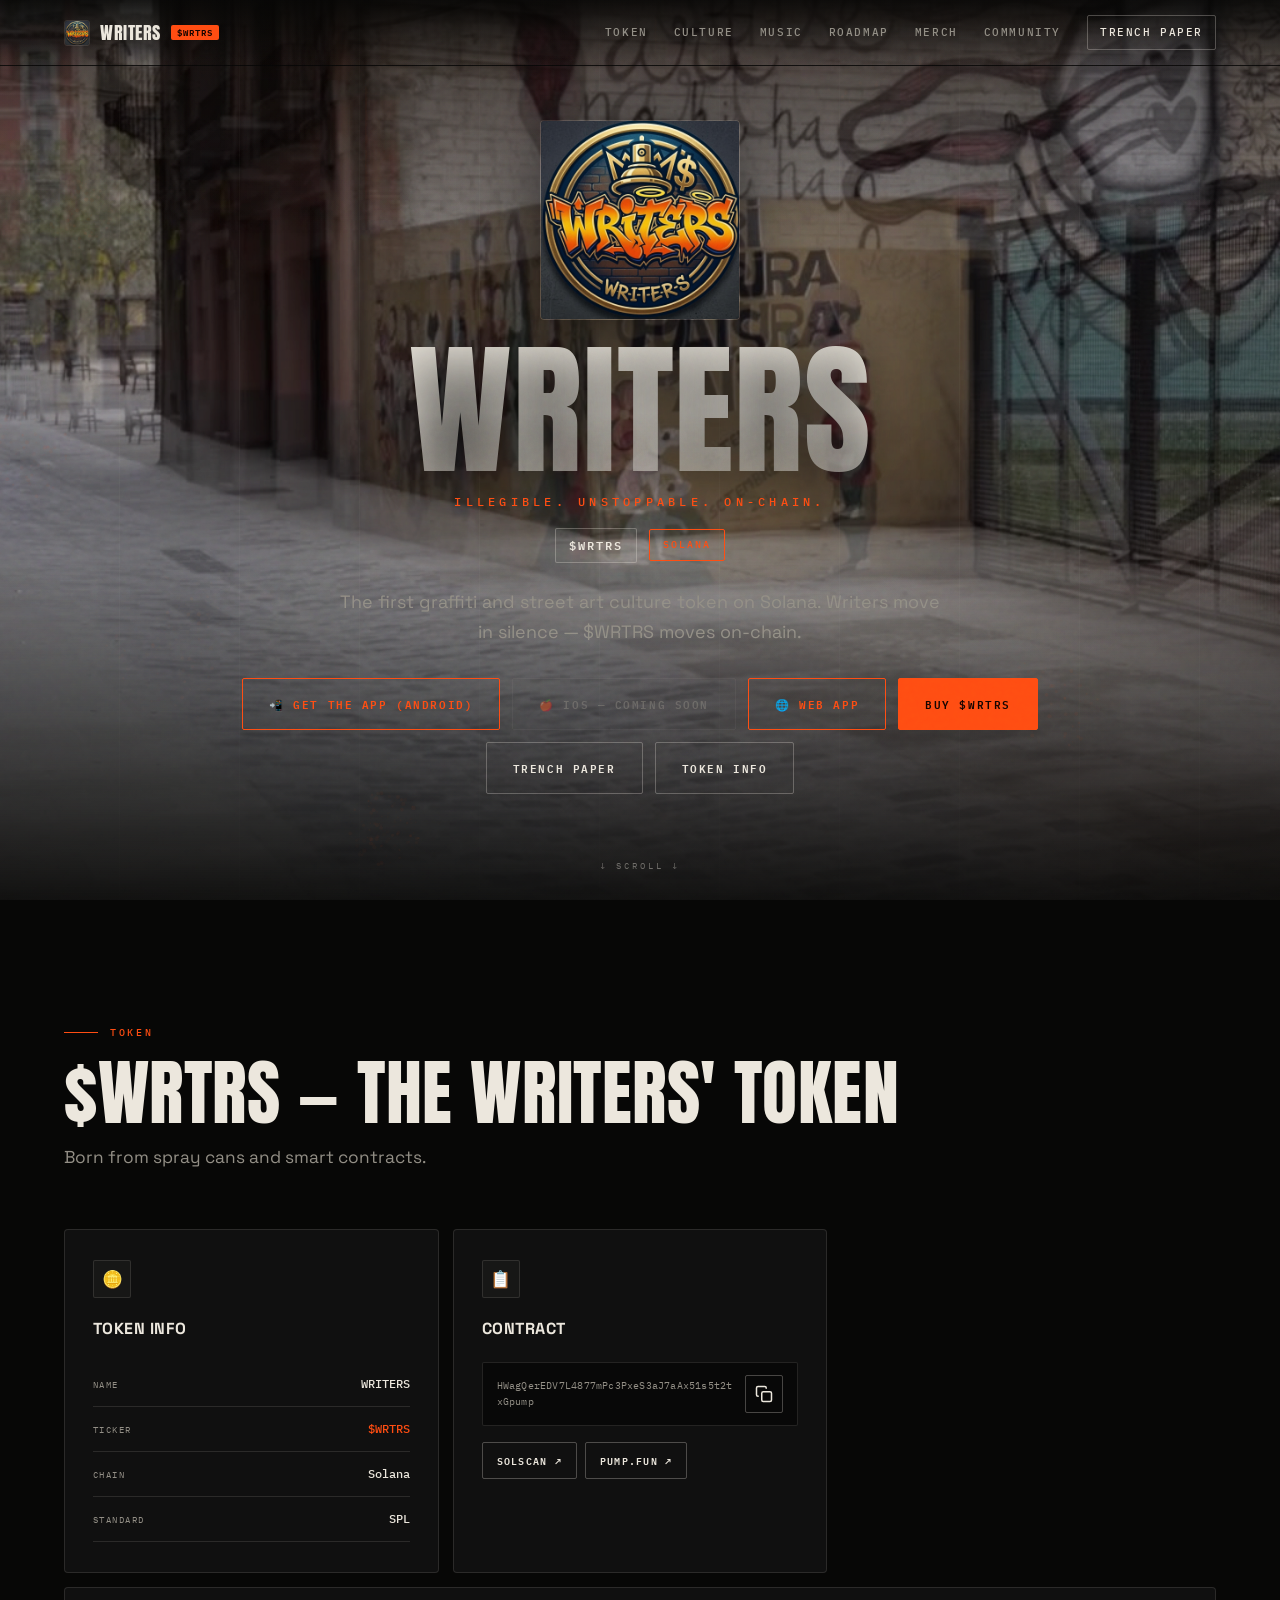
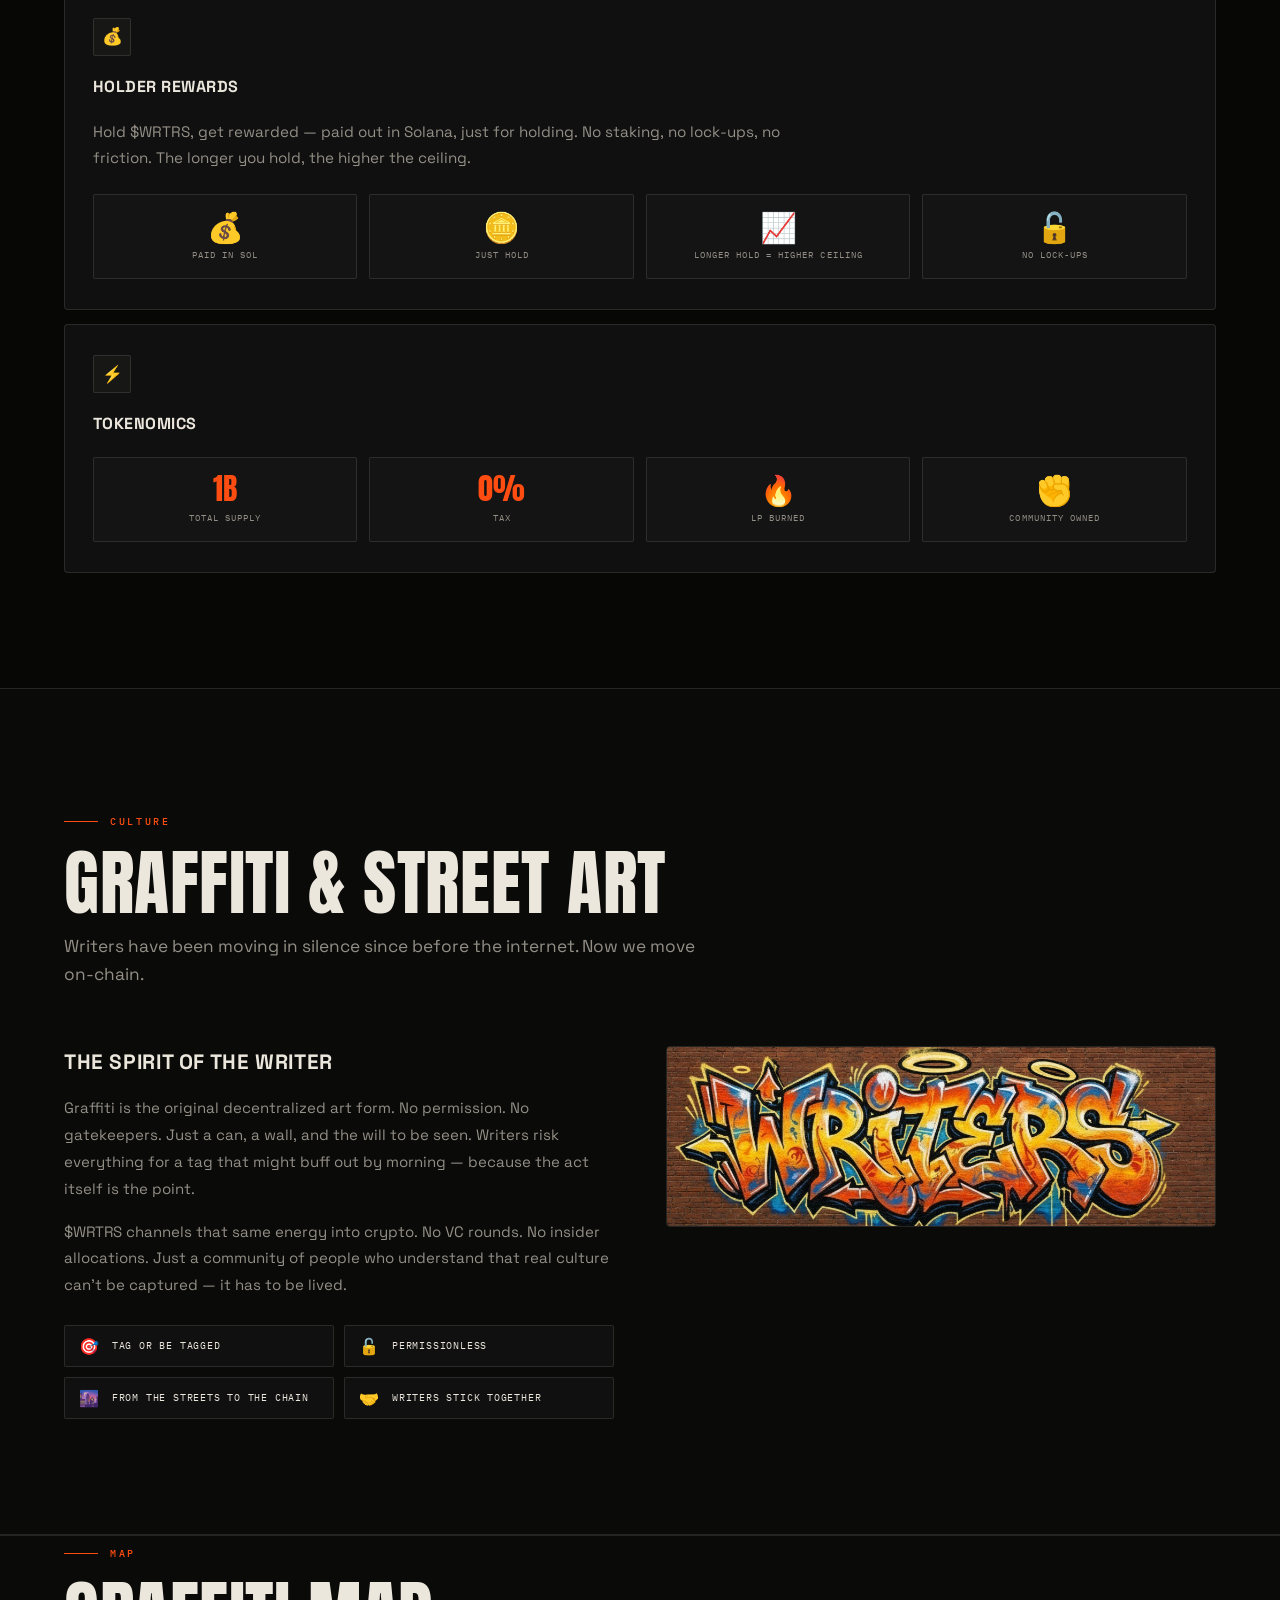
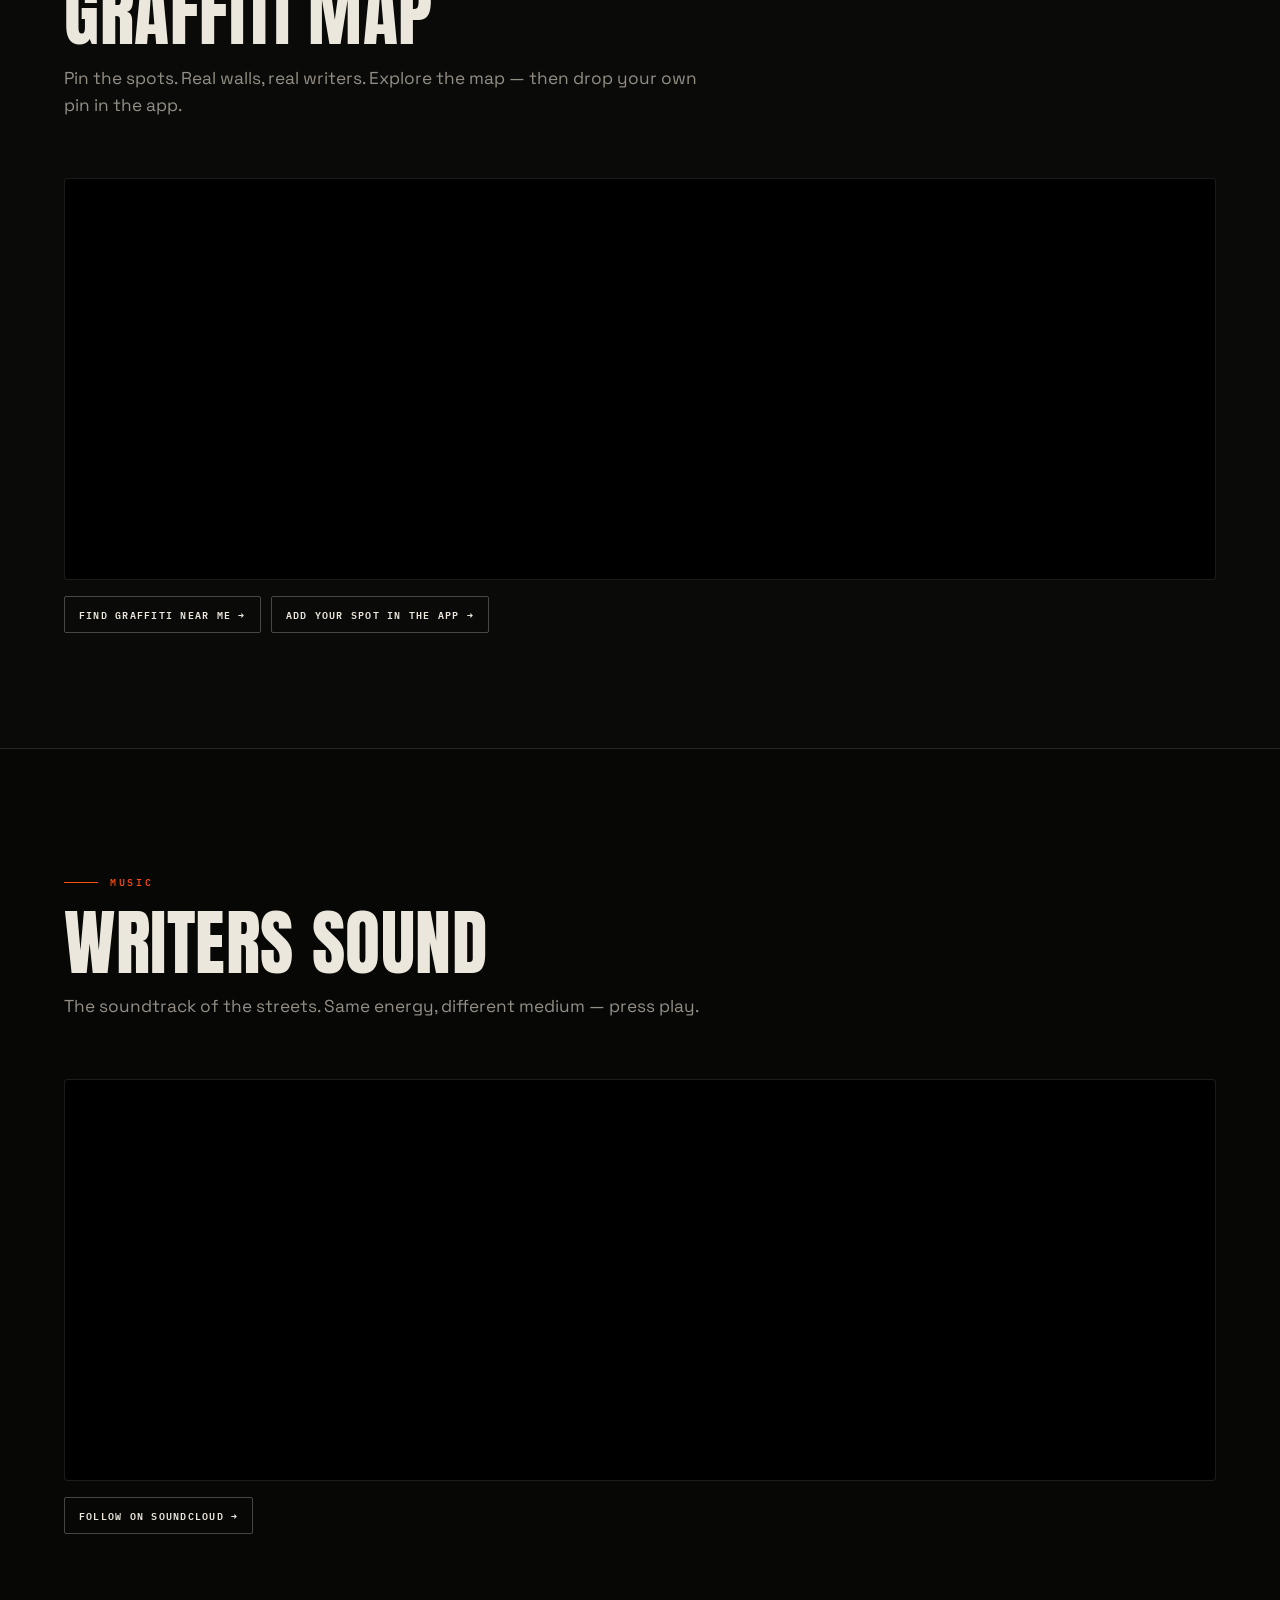
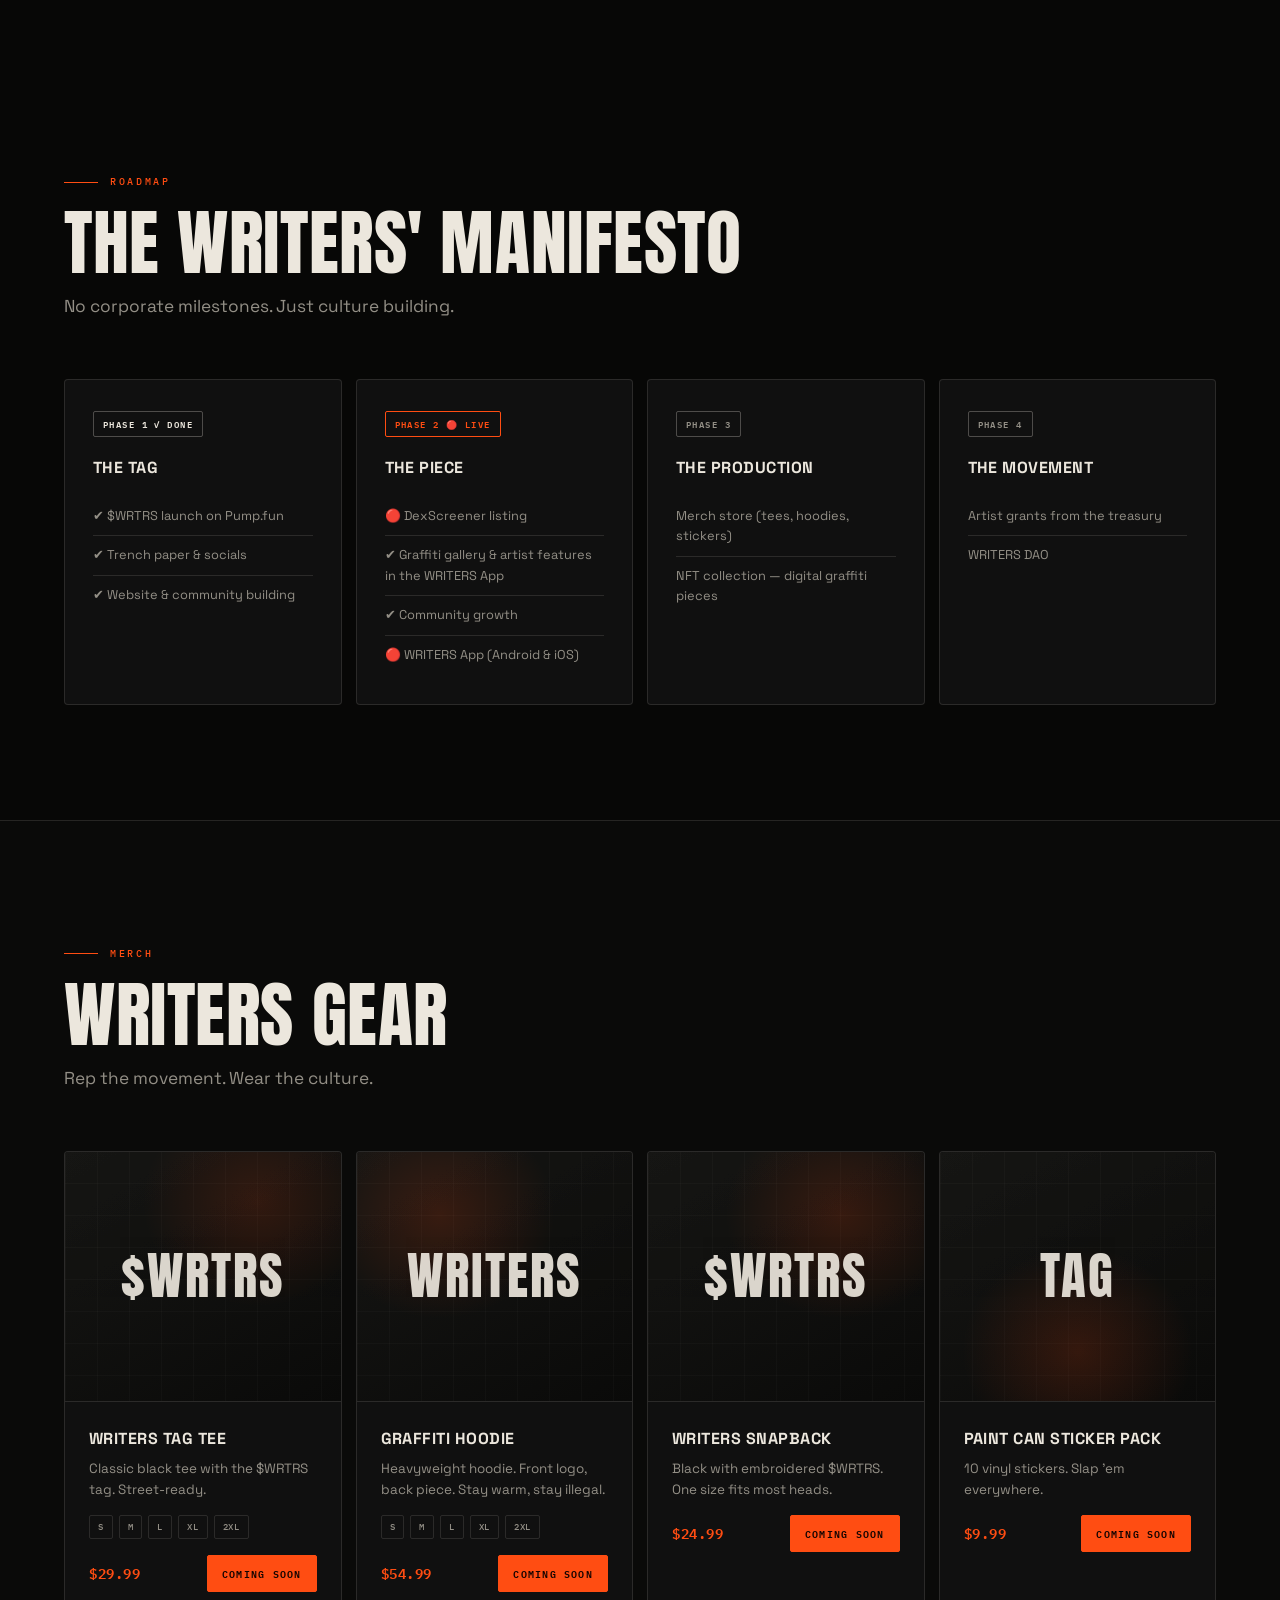
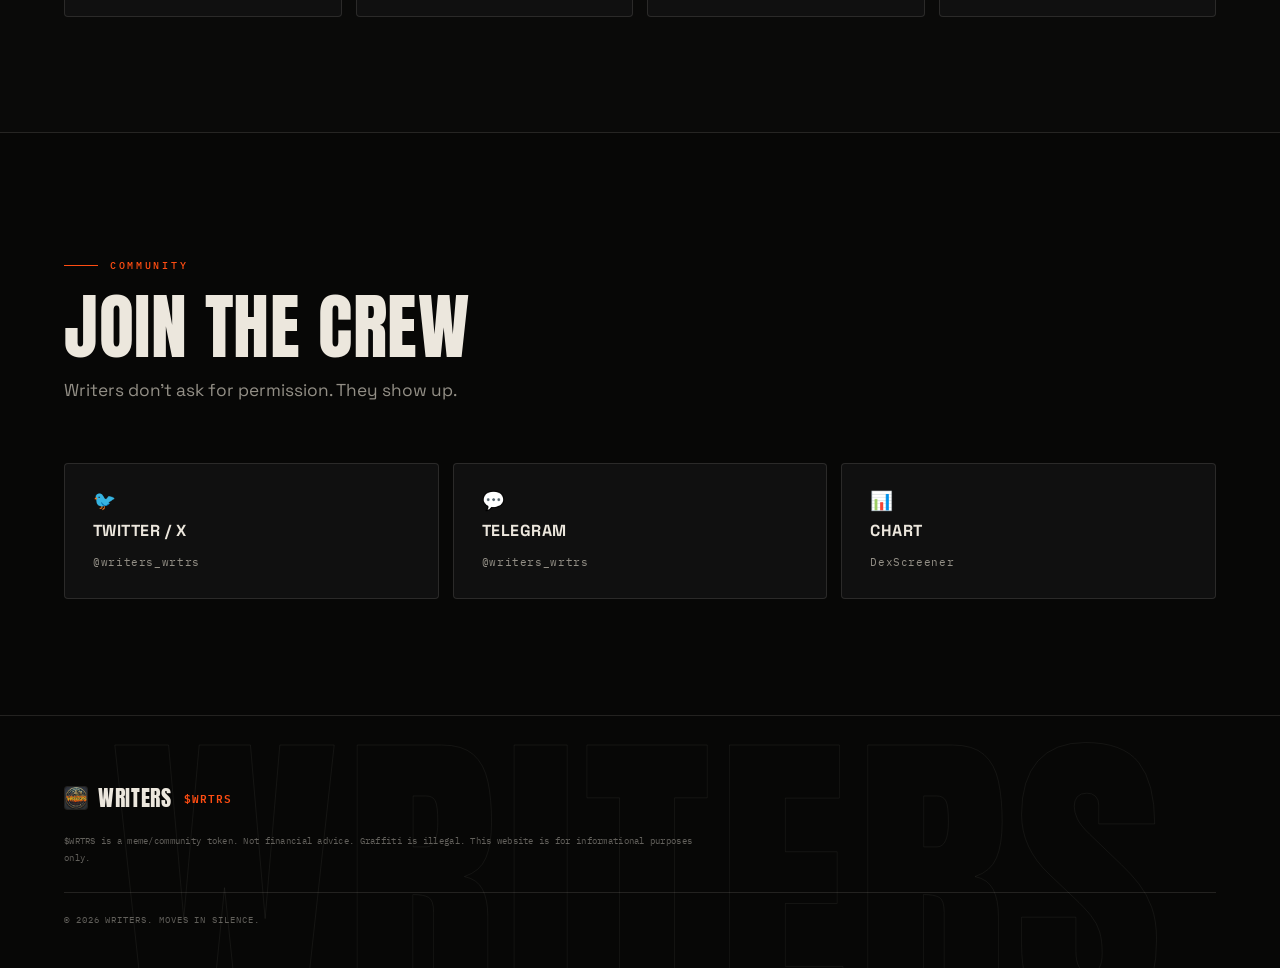
==== commit 1a81c51d: "feat(hero): looping graffiti street-art background video with poster + reduced-motion fallback" ====
--- a/index.html
+++ b/index.html
@@ -42,6 +42,10 @@
 
   <!-- 🎬 HERO -->
   <section class="hero" id="home">
+    <video class="hero-video" autoplay muted loop playsinline preload="metadata" poster="assets/video/writers-street-art-poster.jpg" aria-hidden="true" tabindex="-1">
+      <source src="assets/video/writers-street-art.webm" type="video/webm" />
+      <source src="assets/video/writers-street-art.mp4" type="video/mp4" />
+    </video>
     <div class="hero-overlay"></div>
     <div class="graffiti-layer" id="graffitiCanvas"></div>
     <div class="hero-content">
--- a/css/theme.css
+++ b/css/theme.css
@@ -92,6 +92,7 @@
   background:
     radial-gradient(120% 78% at 50% -10%,rgba(255,77,18,.12),transparent 58%),
     radial-gradient(80% 60% at 88% 96%,rgba(255,77,18,.07),transparent 62%),
+    url("../assets/video/writers-street-art-poster.jpg") center/cover no-repeat,
     var(--bg);
 }
 .hero-overlay{
@@ -99,6 +100,10 @@
   background:
     linear-gradient(180deg,rgba(7,7,6,.55),transparent 26%,transparent 62%,rgba(7,7,6,.9) 100%),
     repeating-linear-gradient(90deg,transparent 0 119px,rgba(236,231,221,.03) 119px 120px);
+}
+.hero-video{
+  position:absolute;inset:0;width:100%;height:100%;object-fit:cover;z-index:0;
+  opacity:.42;filter:saturate(.92) contrast(1.06) brightness(.8);
 }
 .graffiti-layer{position:absolute;inset:0;overflow:hidden;pointer-events:none;opacity:.55;
   -webkit-mask-image:radial-gradient(120% 85% at 50% 58%,#000 42%,transparent 82%);
@@ -315,6 +320,7 @@
   html{scroll-behavior:auto;}
   html.js [data-reveal],html.js .hero-content>*{opacity:1;transform:none;animation:none;}
   .graffiti-layer canvas{animation:none;}
+  .hero-video{display:none;}
   .scroll-hint{animation:none;}
 }
 
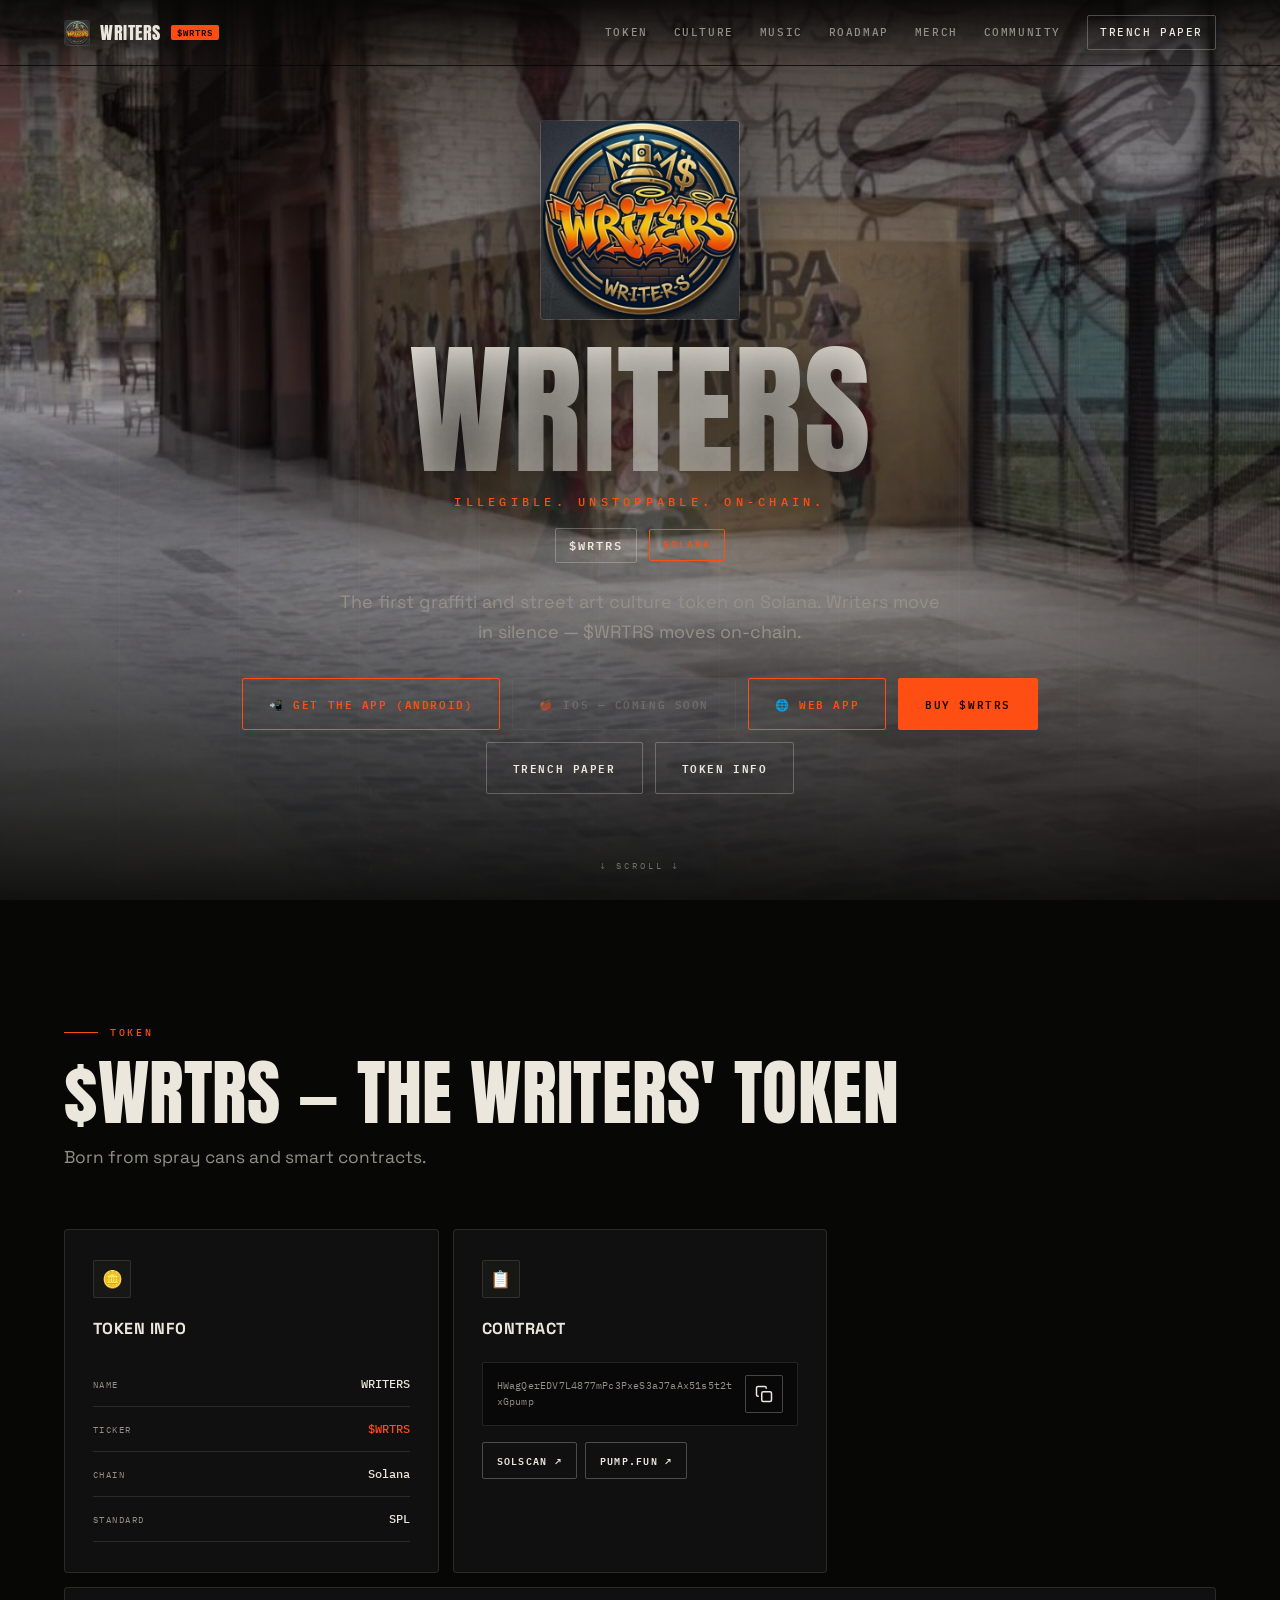
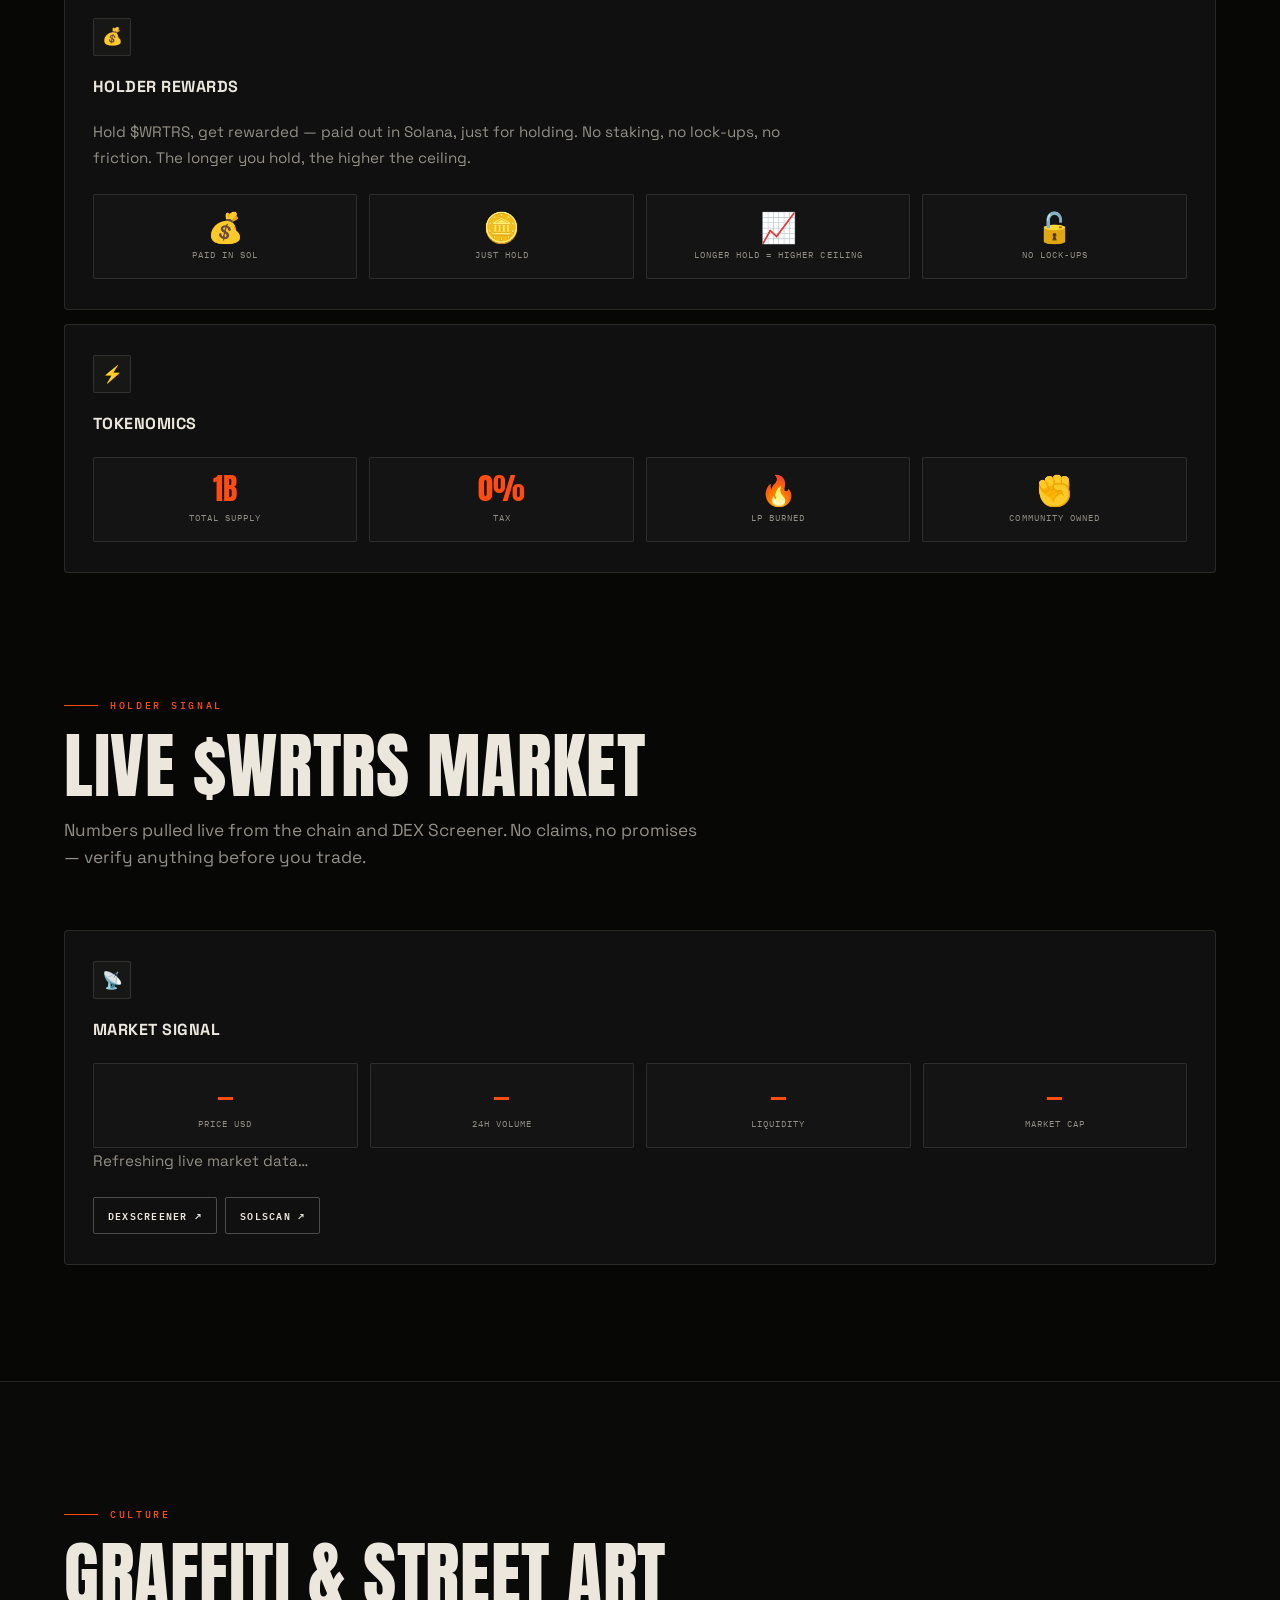
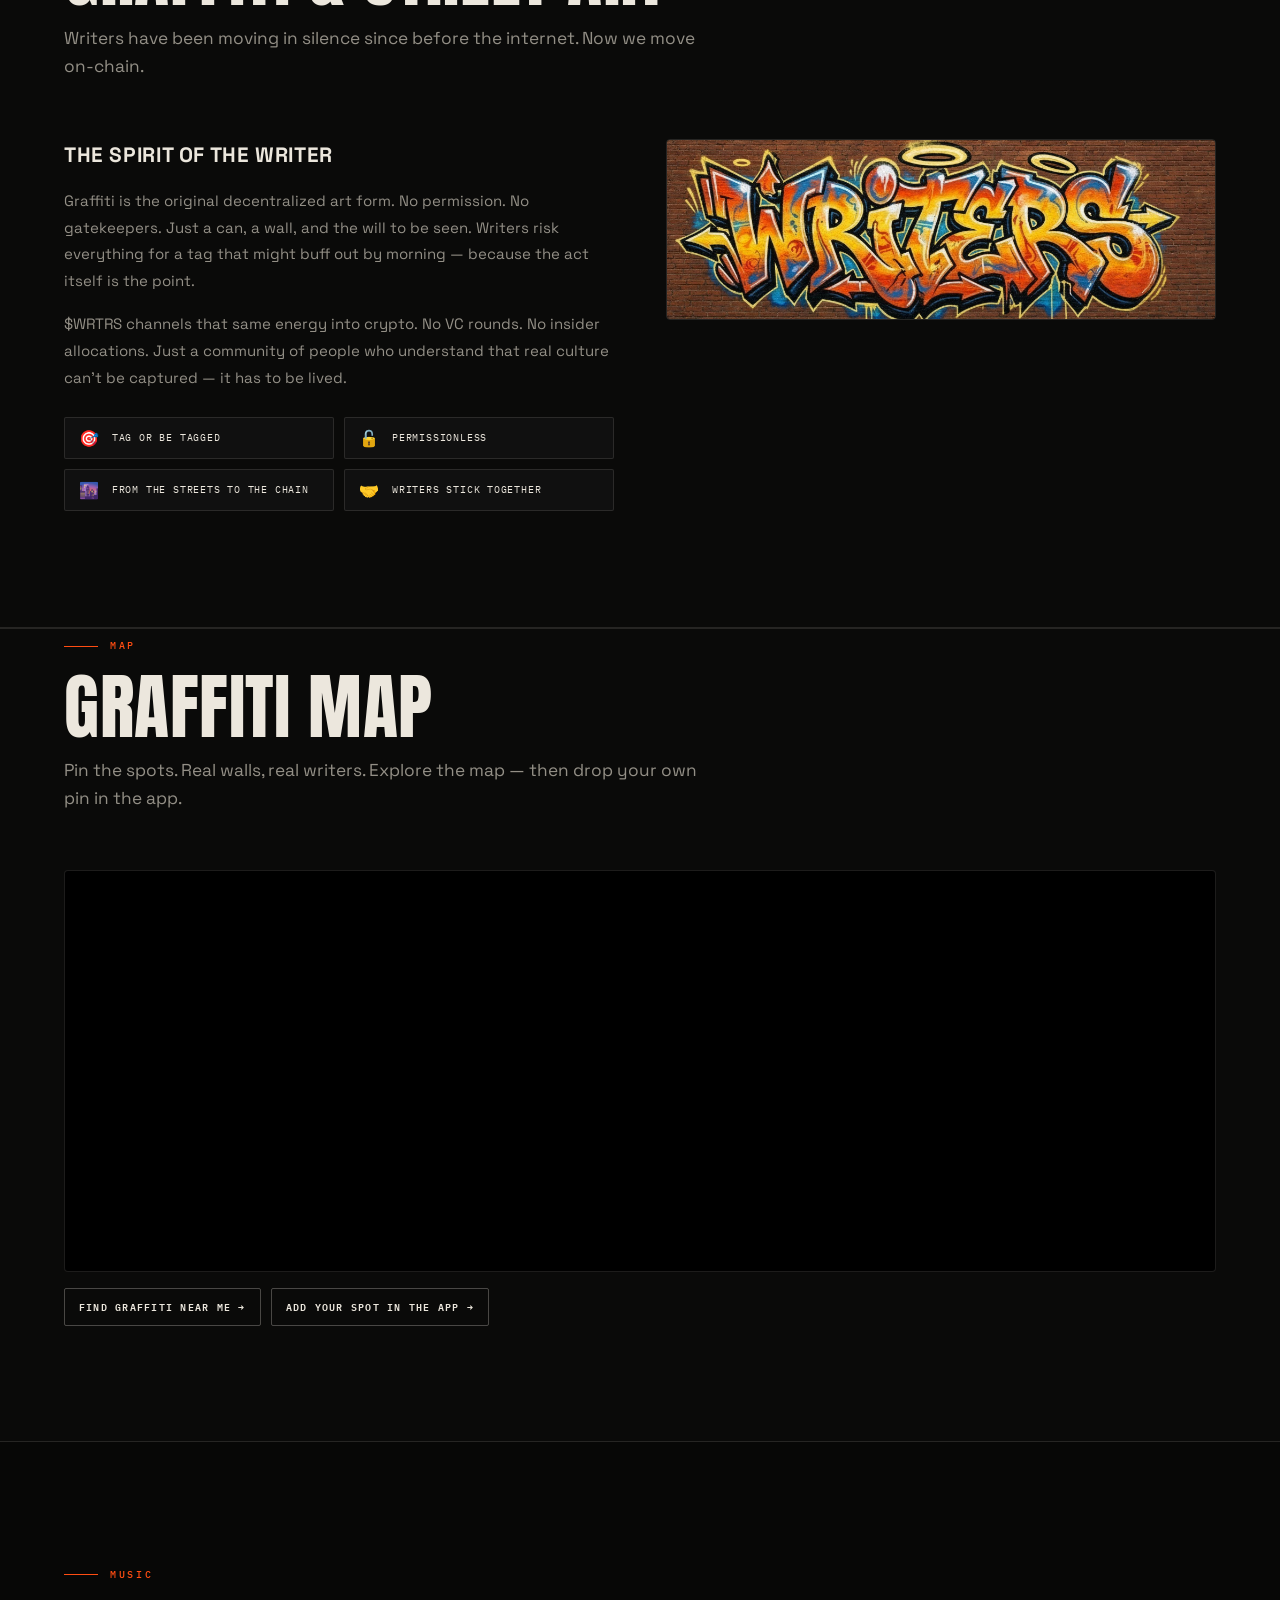
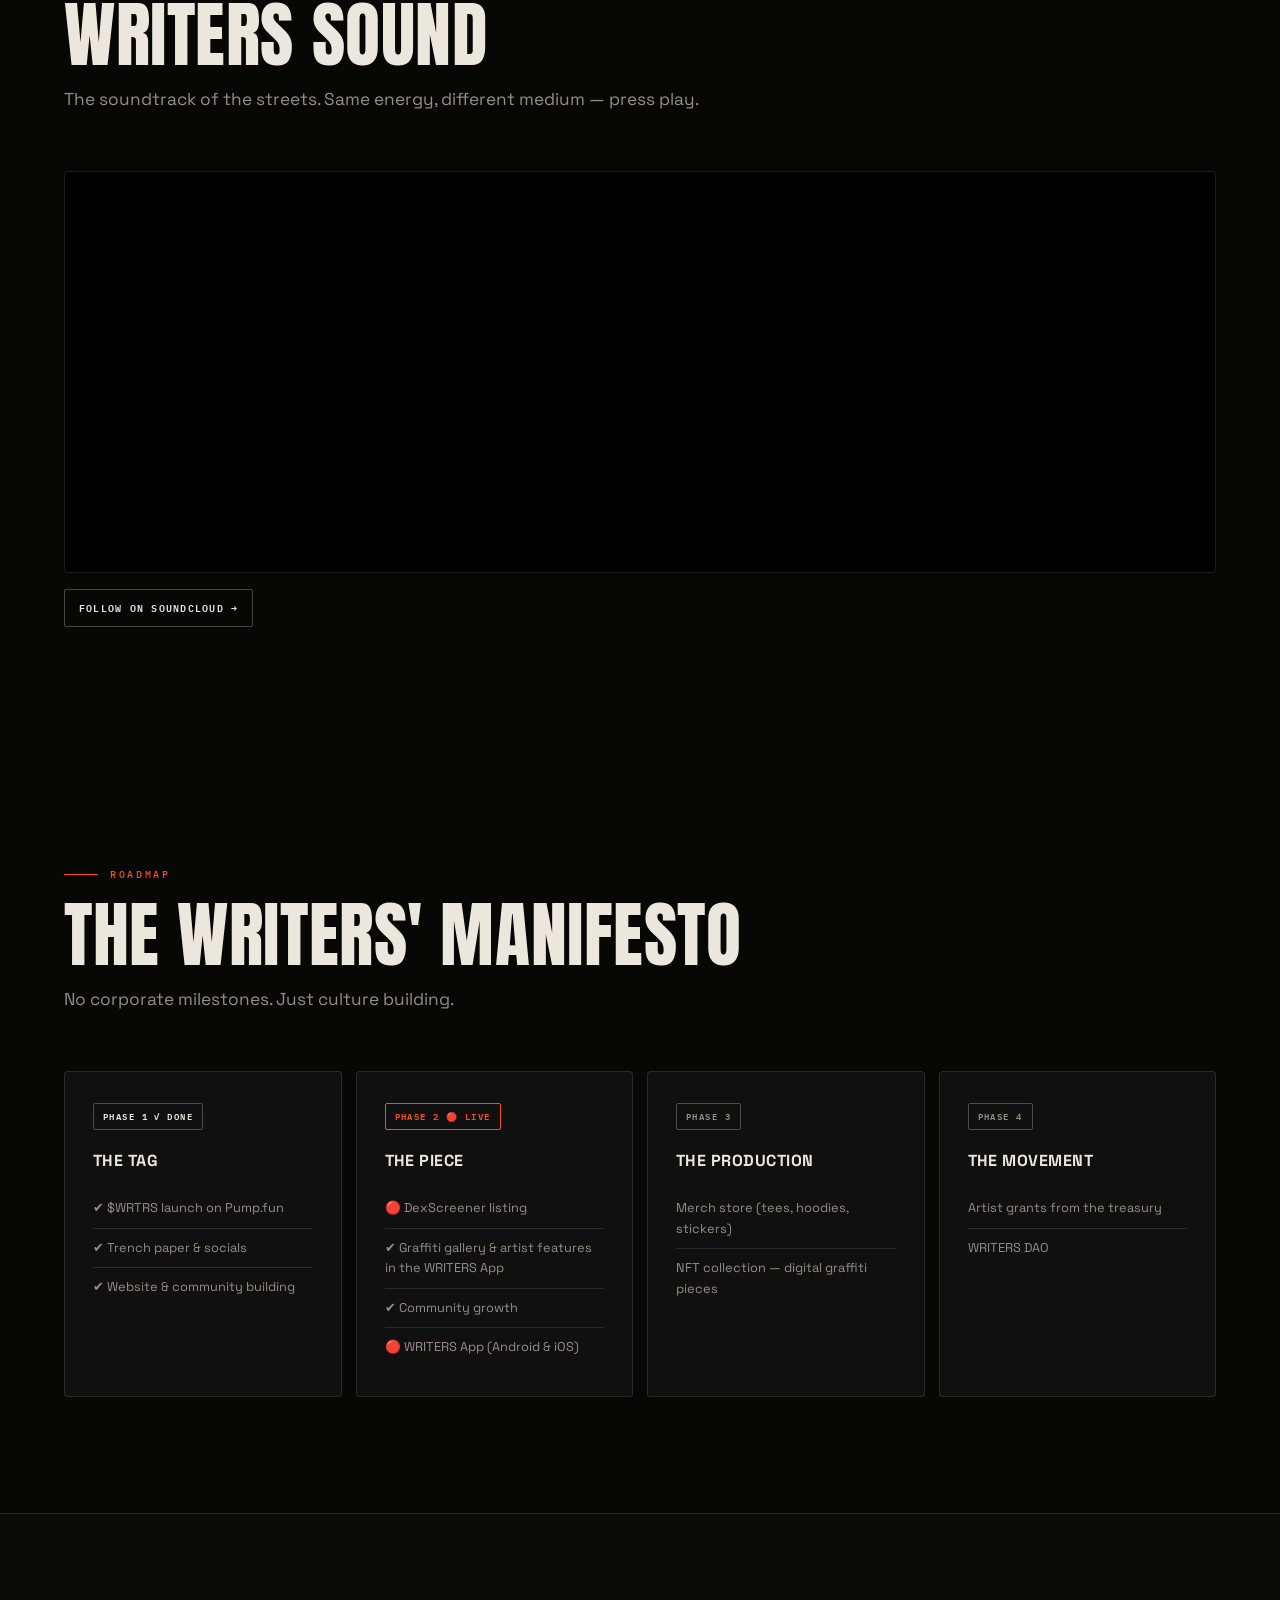
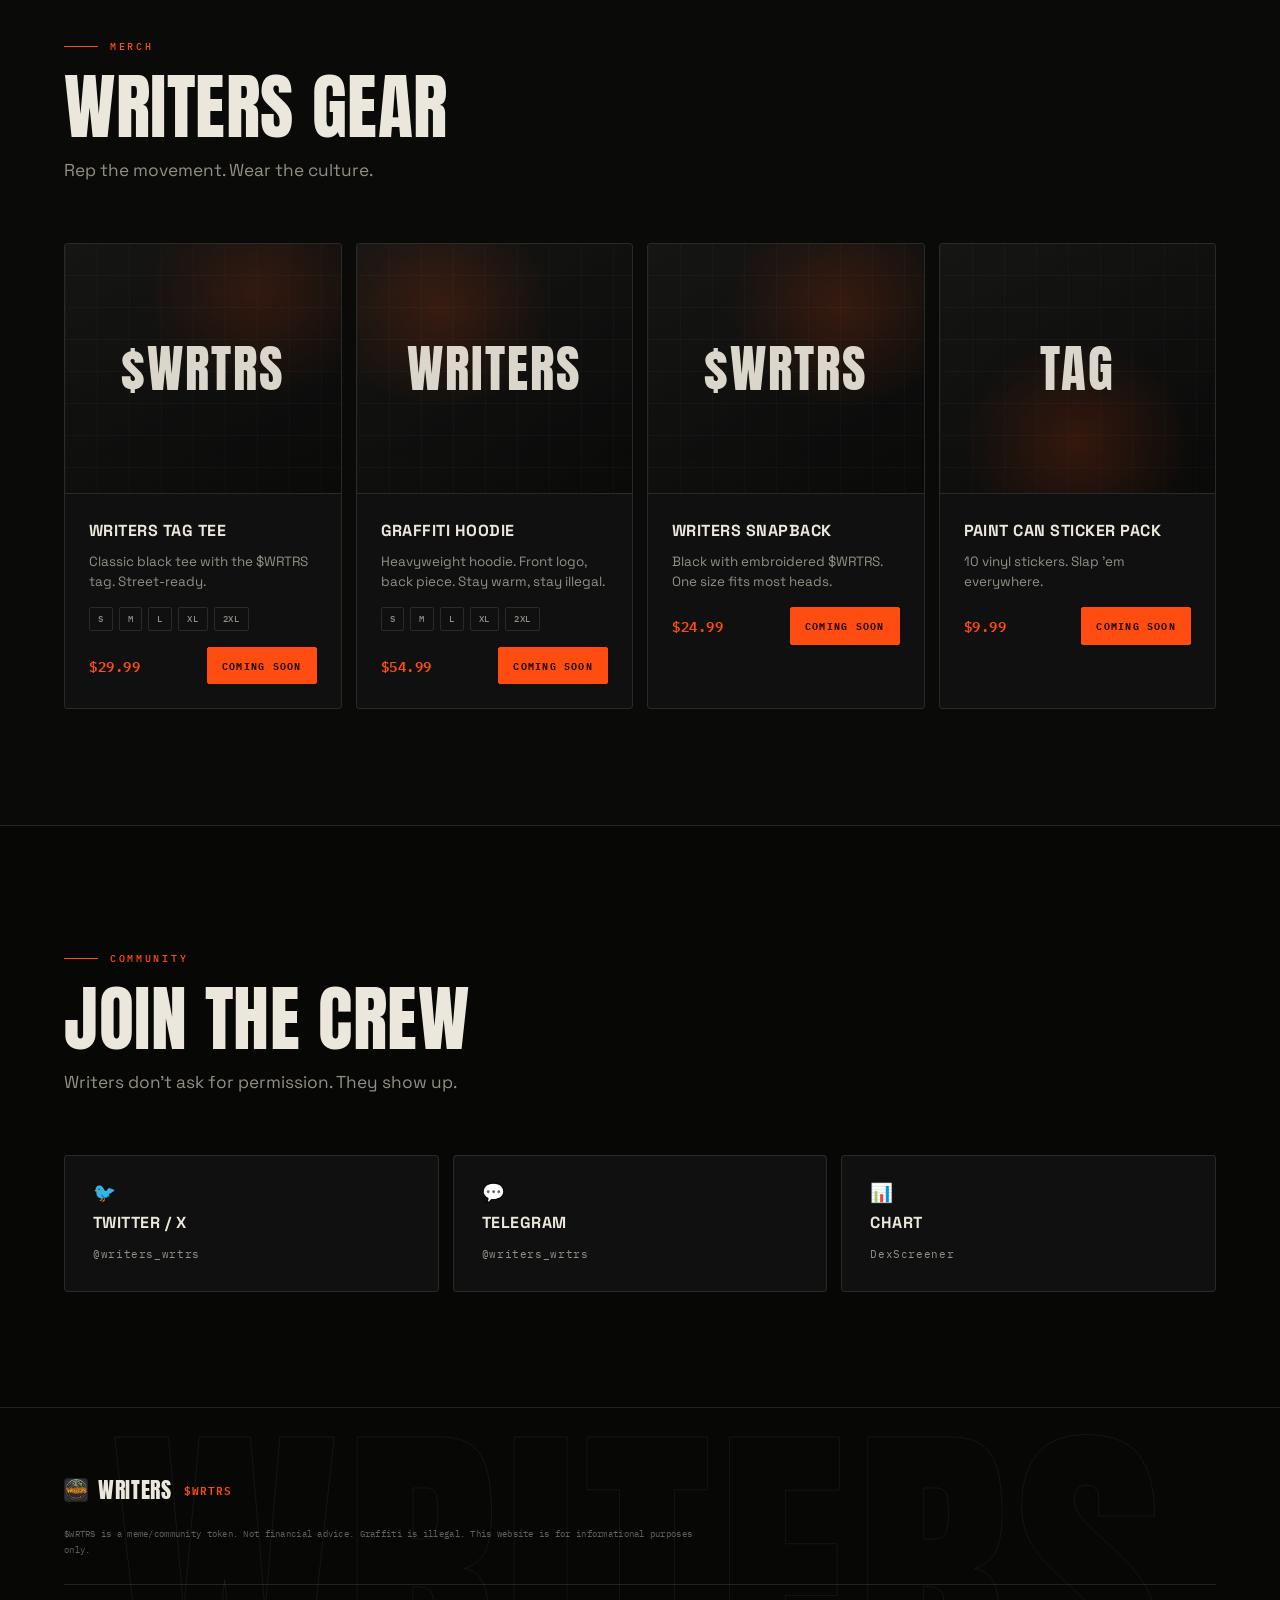
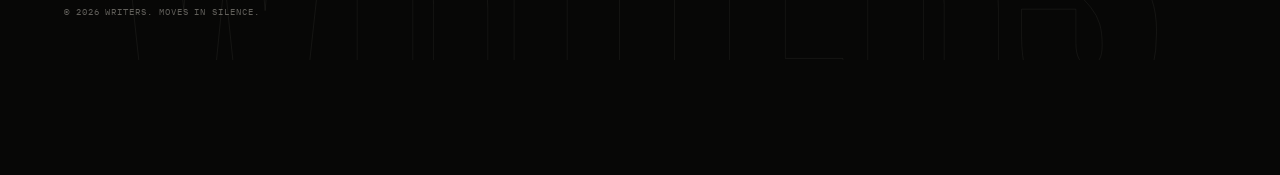
==== commit f0402da8: "feat(rewards): live $WRTRS market signal section (DexScreener)" ====
--- a/index.html
+++ b/index.html
@@ -174,6 +174,45 @@
         </div>
       </div>
     </div>
+  <!-- 📡 HOLDER SIGNAL / LIVE MARKET -->
+  <section class="section section-dark" id="rewards">
+    <div class="container">
+      <div class="section-header" data-reveal>
+        <span class="tag">Holder Signal</span>
+        <h2>Live $WRTRS Market</h2>
+        <p class="section-sub">Numbers pulled live from the chain and DEX Screener. No claims, no promises — verify anything before you trade.</p>
+      </div>
+
+      <div class="token-grid">
+        <div class="token-card token-card-wide" data-reveal>
+          <div class="token-card-icon">📡</div>
+          <h3>Market Signal</h3>
+          <div class="tokenomics-grid">
+            <div class="tomo-item">
+              <div class="tomo-value" id="mkPrice">—</div>
+              <div class="tomo-label">Price USD</div>
+            </div>
+            <div class="tomo-item">
+              <div class="tomo-value" id="mkVolume">—</div>
+              <div class="tomo-label">24h Volume</div>
+            </div>
+            <div class="tomo-item">
+              <div class="tomo-value" id="mkLiquidity">—</div>
+              <div class="tomo-label">Liquidity</div>
+            </div>
+            <div class="tomo-item">
+              <div class="tomo-value" id="mkCap">—</div>
+              <div class="tomo-label">Market Cap</div>
+            </div>
+          </div>
+          <p class="token-card-desc" id="mkStatus">Checking live market data…</p>
+          <div class="contract-links">
+            <a href="https://dexscreener.com/solana/daebxjq7ckypzneqdomgjnugxvuhn6cauo3tgwt1upsf" target="_blank" rel="noopener" class="btn-sm">DexScreener ↗</a>
+            <a href="https://solscan.io/token/HWagQerEDV7L4877mPc3PxeS3aJ7aAx51s5t2txGpump" target="_blank" rel="noopener" class="btn-sm">Solscan ↗</a>
+          </div>
+        </div>
+      </div>
+    </div>
   </section>
 
   <!-- 🎨 CULTURE / GRAFFITI SECTION -->
@@ -461,6 +500,7 @@
   </footer>
 
   <script src="js/main.js"></script>
+  <script src="js/market.js"></script>
   <script src="js/namer.js"></script>
   <script src="js/geolocate.js"></script>
 </body>
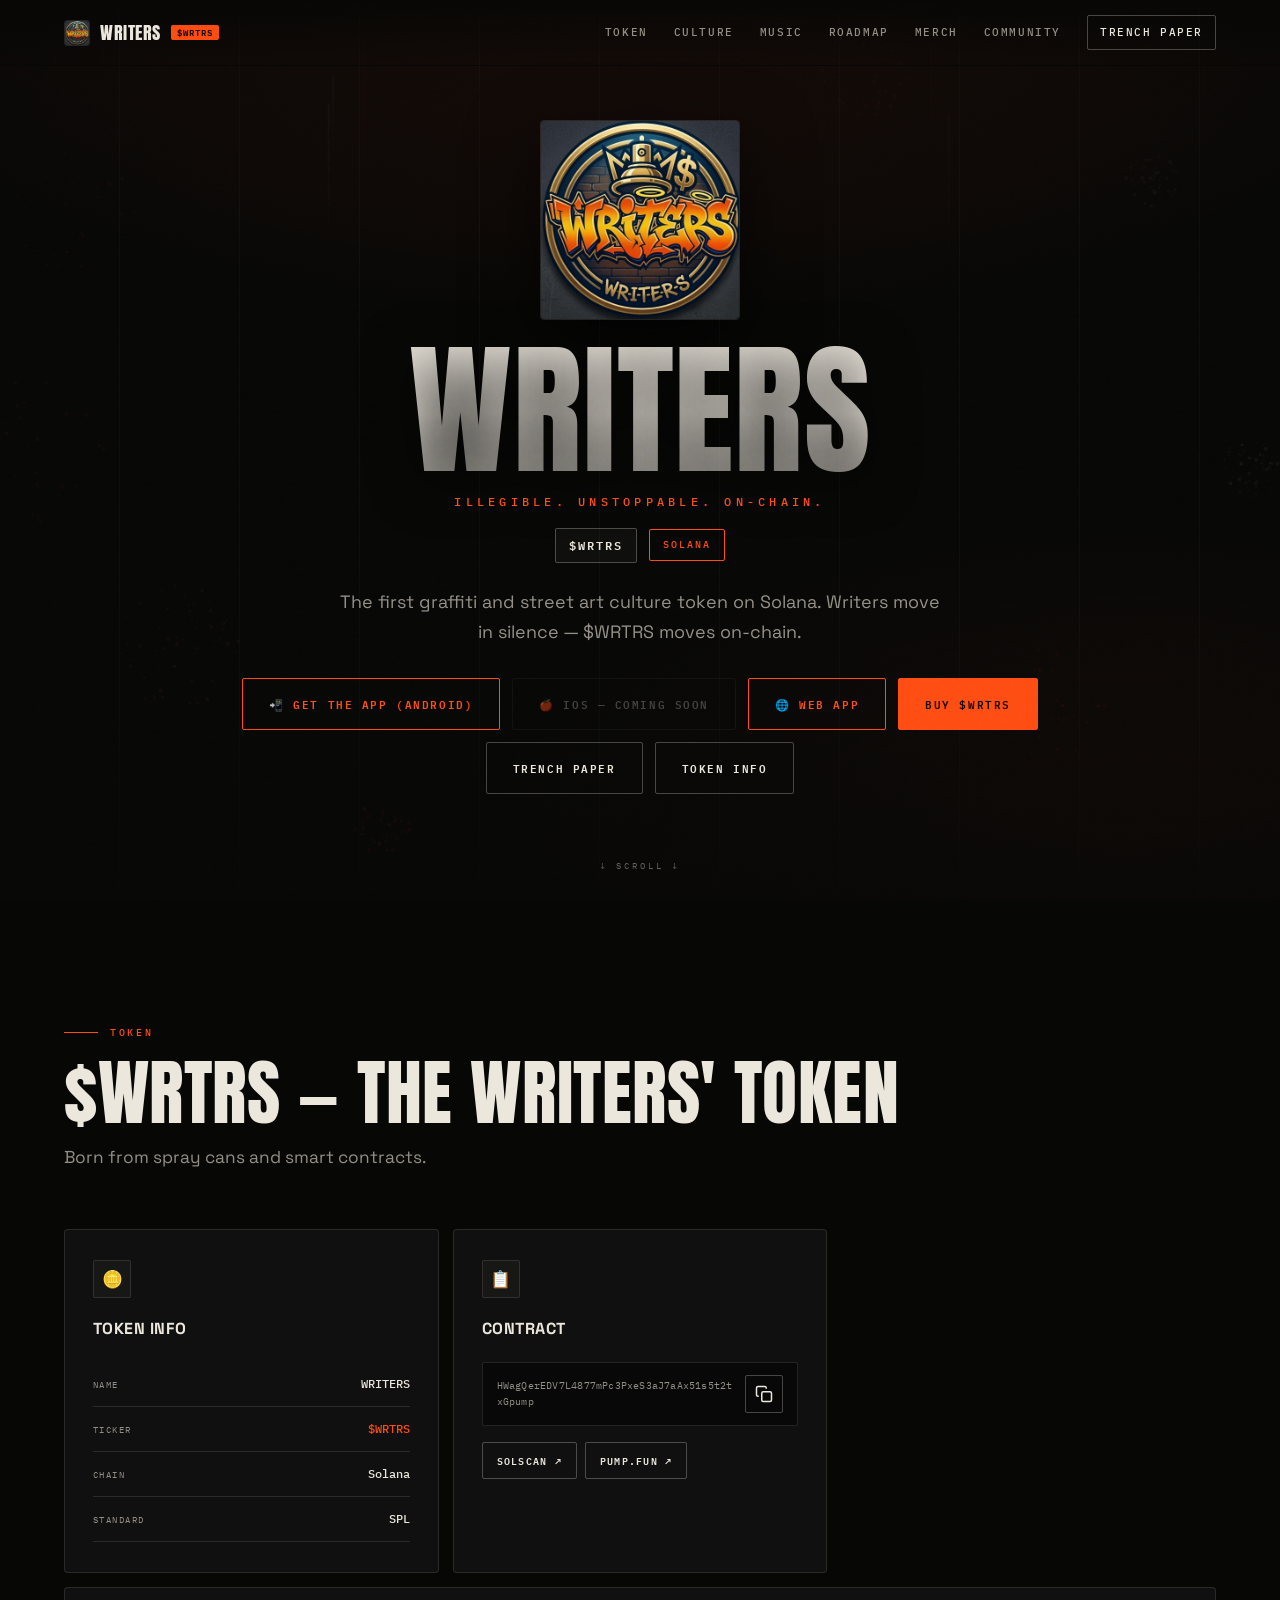
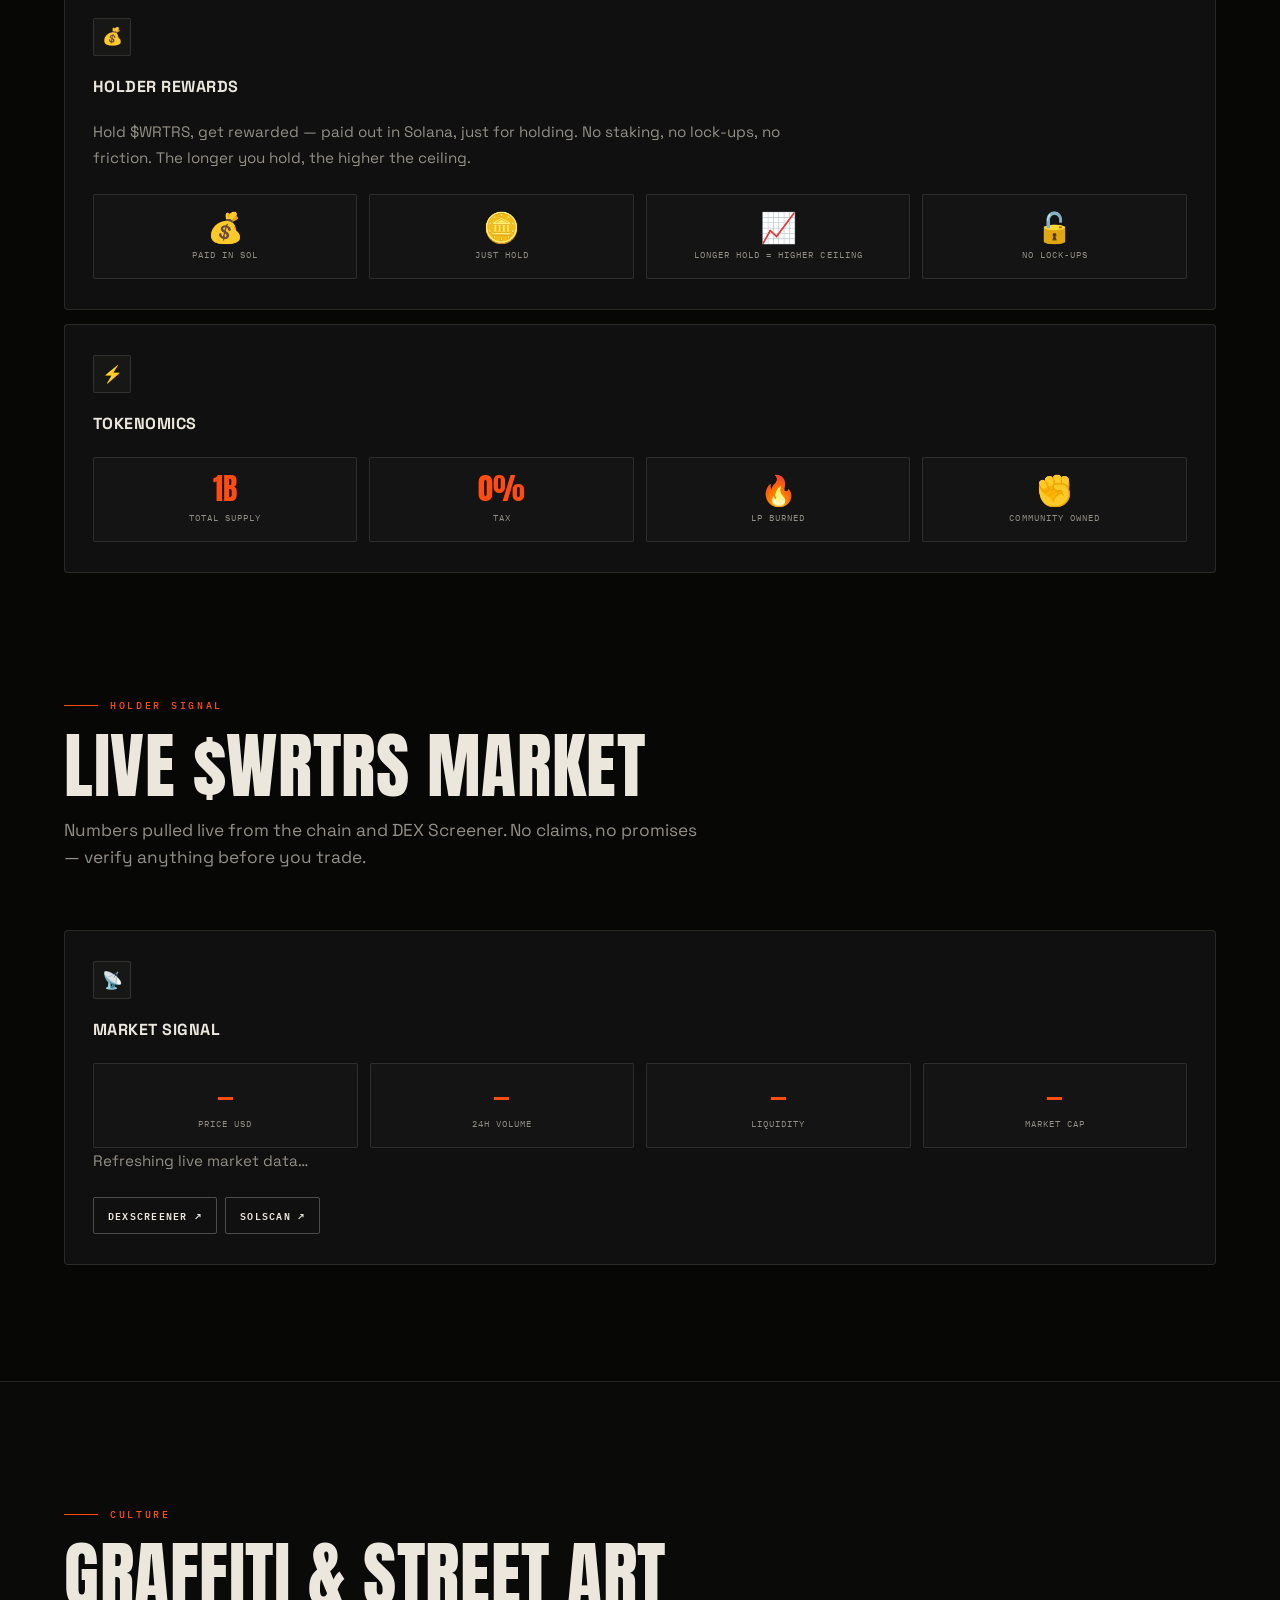
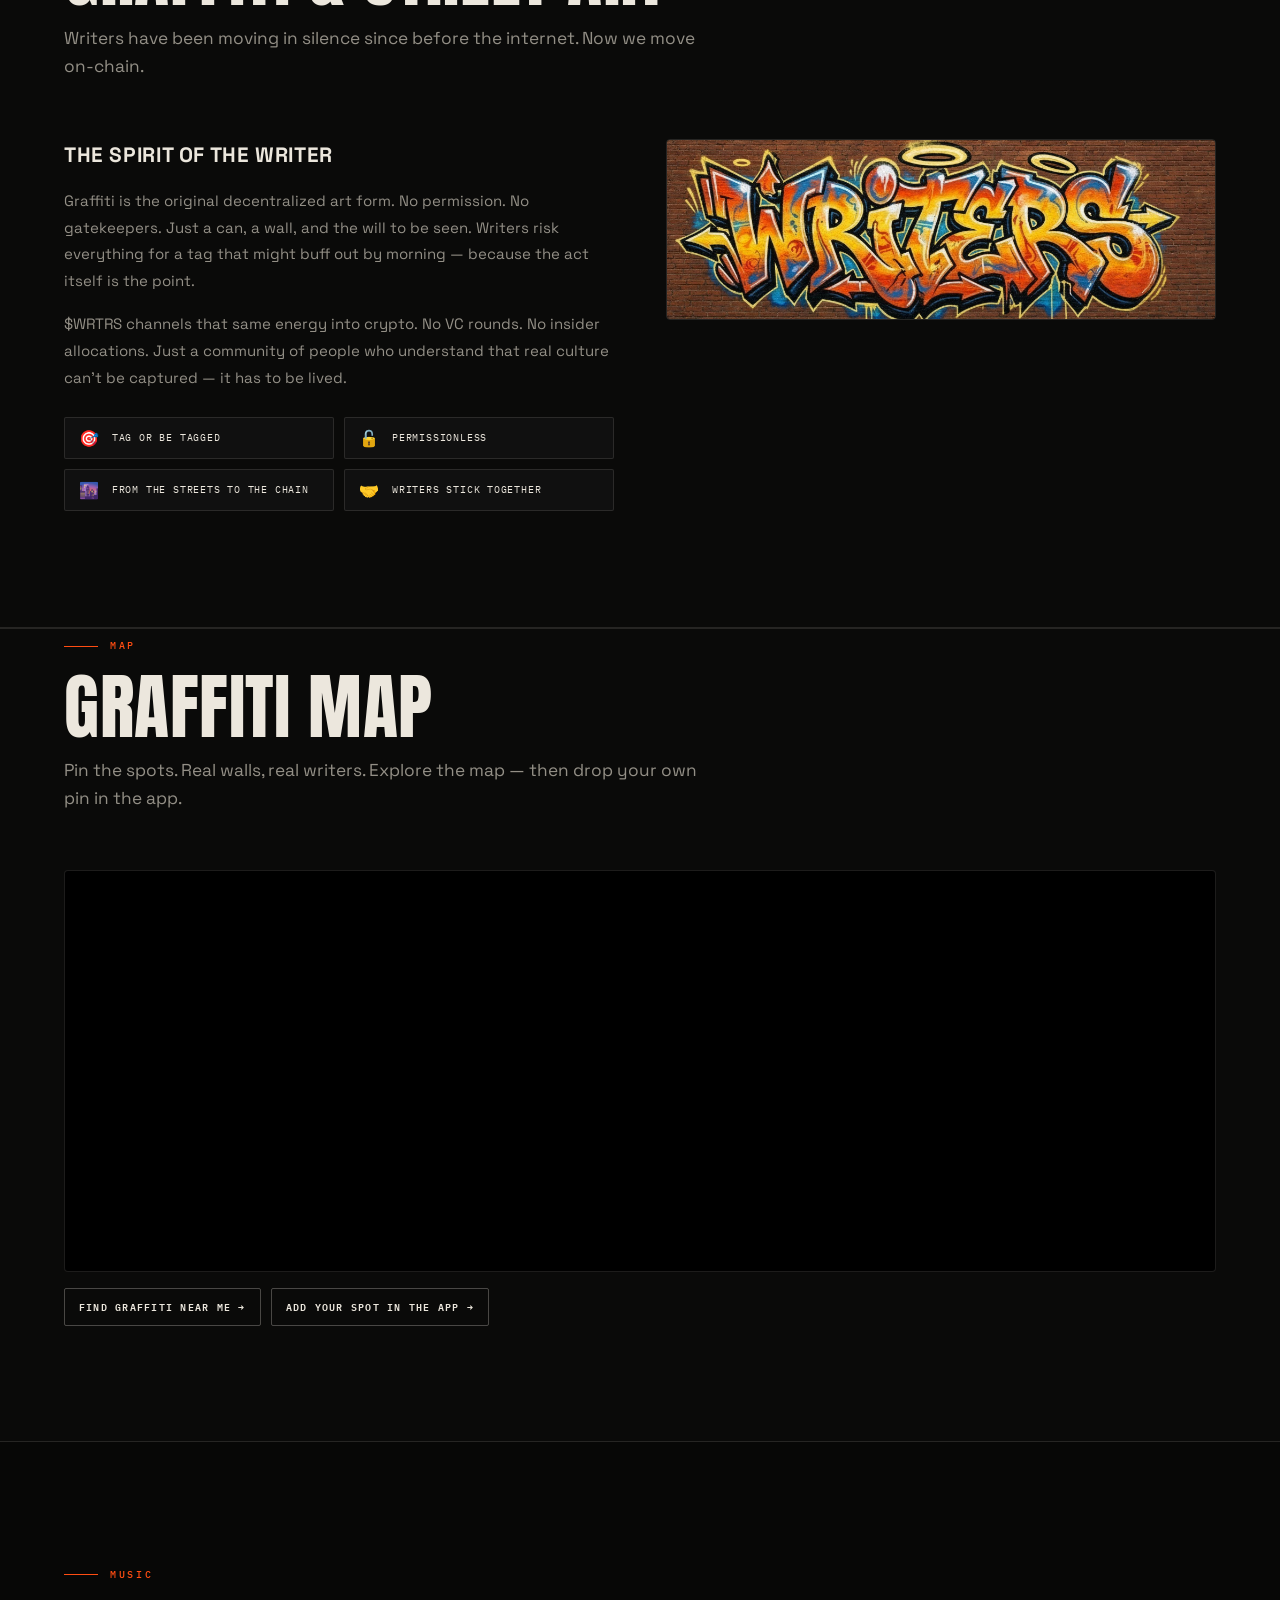
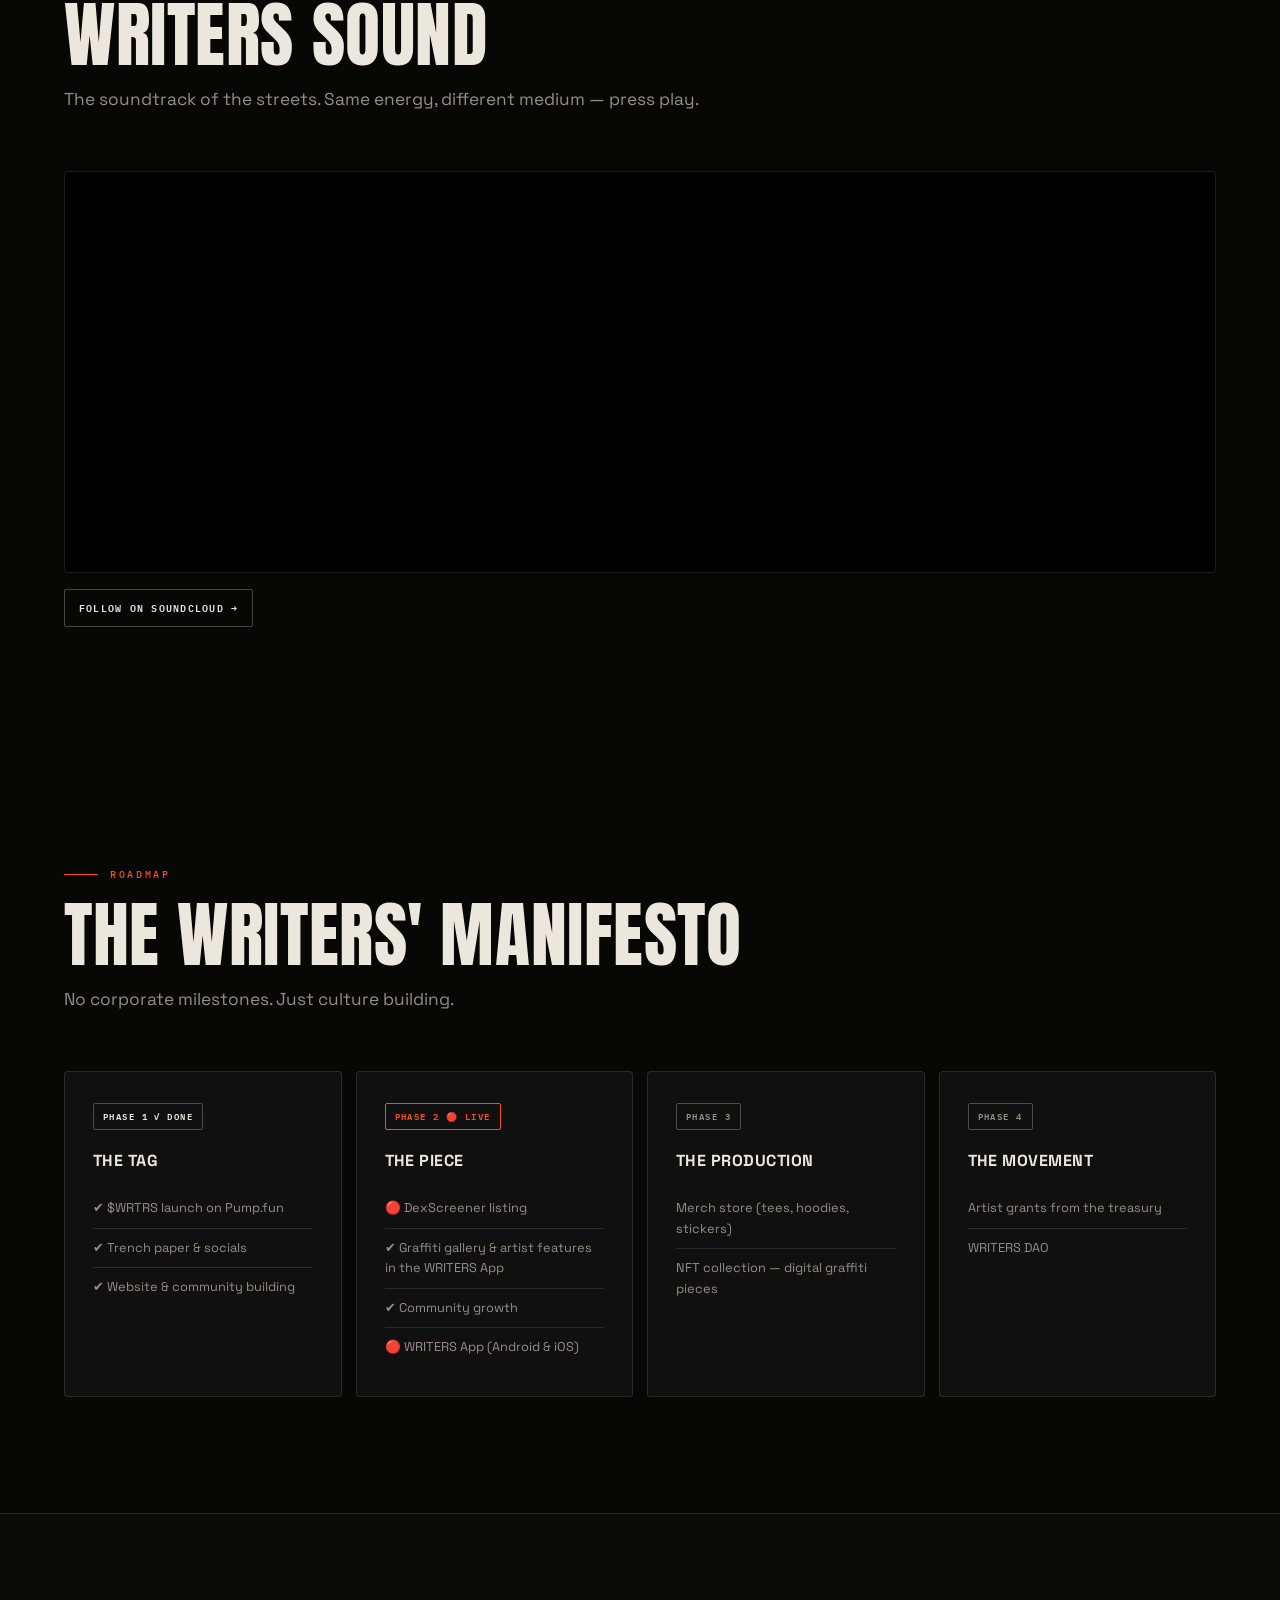
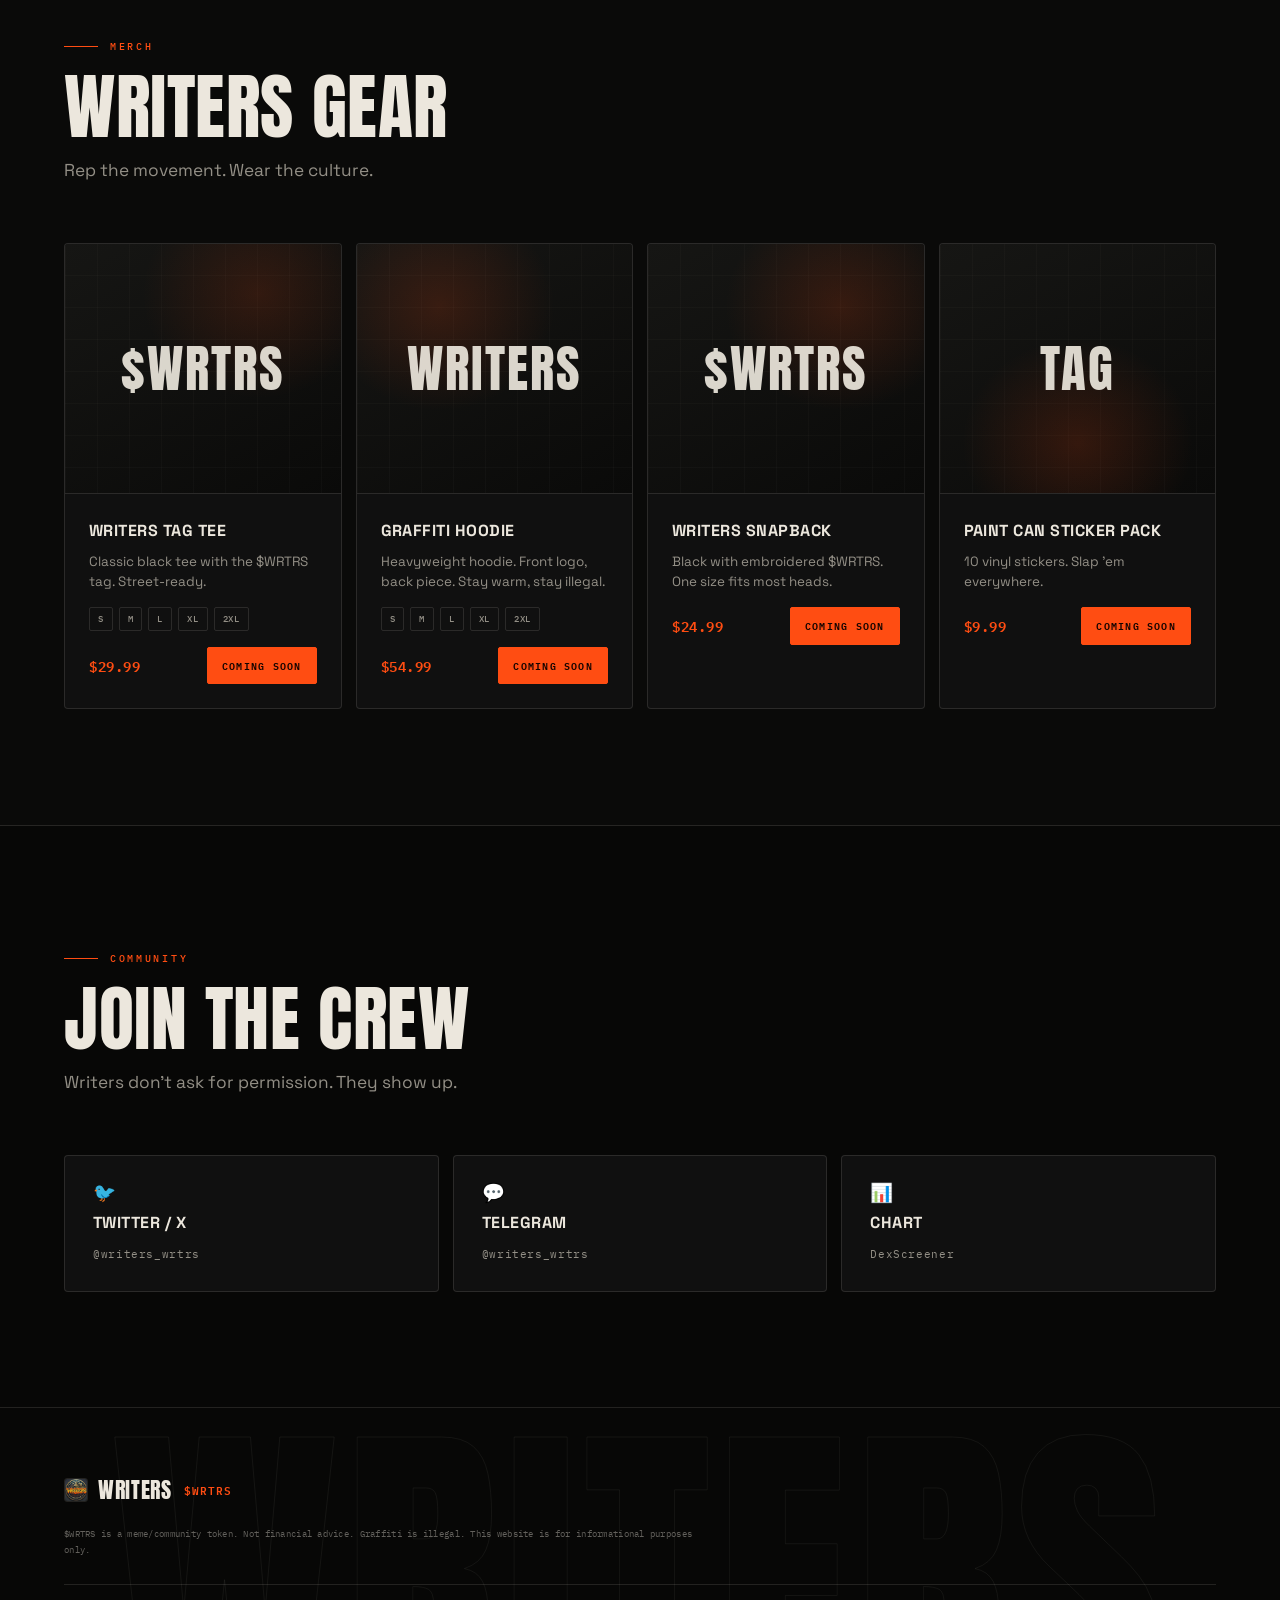
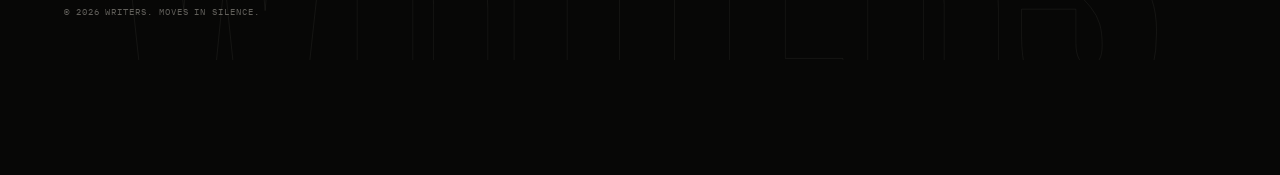
==== commit 04ee2631: "Revert "feat(hero): graffiti street-art background video" This reverts commit dc30d2b4cd698132e22bbb" ====
--- a/index.html
+++ b/index.html
@@ -42,10 +42,6 @@
 
   <!-- 🎬 HERO -->
   <section class="hero" id="home">
-    <video class="hero-video" autoplay muted loop playsinline preload="metadata" poster="assets/video/writers-street-art-poster.jpg" aria-hidden="true" tabindex="-1">
-      <source src="assets/video/writers-street-art.webm" type="video/webm" />
-      <source src="assets/video/writers-street-art.mp4" type="video/mp4" />
-    </video>
     <div class="hero-overlay"></div>
     <div class="graffiti-layer" id="graffitiCanvas"></div>
     <div class="hero-content">
--- a/css/theme.css
+++ b/css/theme.css
@@ -92,7 +92,6 @@
   background:
     radial-gradient(120% 78% at 50% -10%,rgba(255,77,18,.12),transparent 58%),
     radial-gradient(80% 60% at 88% 96%,rgba(255,77,18,.07),transparent 62%),
-    url("../assets/video/writers-street-art-poster.jpg") center/cover no-repeat,
     var(--bg);
 }
 .hero-overlay{
@@ -100,10 +99,6 @@
   background:
     linear-gradient(180deg,rgba(7,7,6,.55),transparent 26%,transparent 62%,rgba(7,7,6,.9) 100%),
     repeating-linear-gradient(90deg,transparent 0 119px,rgba(236,231,221,.03) 119px 120px);
-}
-.hero-video{
-  position:absolute;inset:0;width:100%;height:100%;object-fit:cover;z-index:0;
-  opacity:.42;filter:saturate(.92) contrast(1.06) brightness(.8);
 }
 .graffiti-layer{position:absolute;inset:0;overflow:hidden;pointer-events:none;opacity:.55;
   -webkit-mask-image:radial-gradient(120% 85% at 50% 58%,#000 42%,transparent 82%);
@@ -320,7 +315,6 @@
   html{scroll-behavior:auto;}
   html.js [data-reveal],html.js .hero-content>*{opacity:1;transform:none;animation:none;}
   .graffiti-layer canvas{animation:none;}
-  .hero-video{display:none;}
   .scroll-hint{animation:none;}
 }
 
